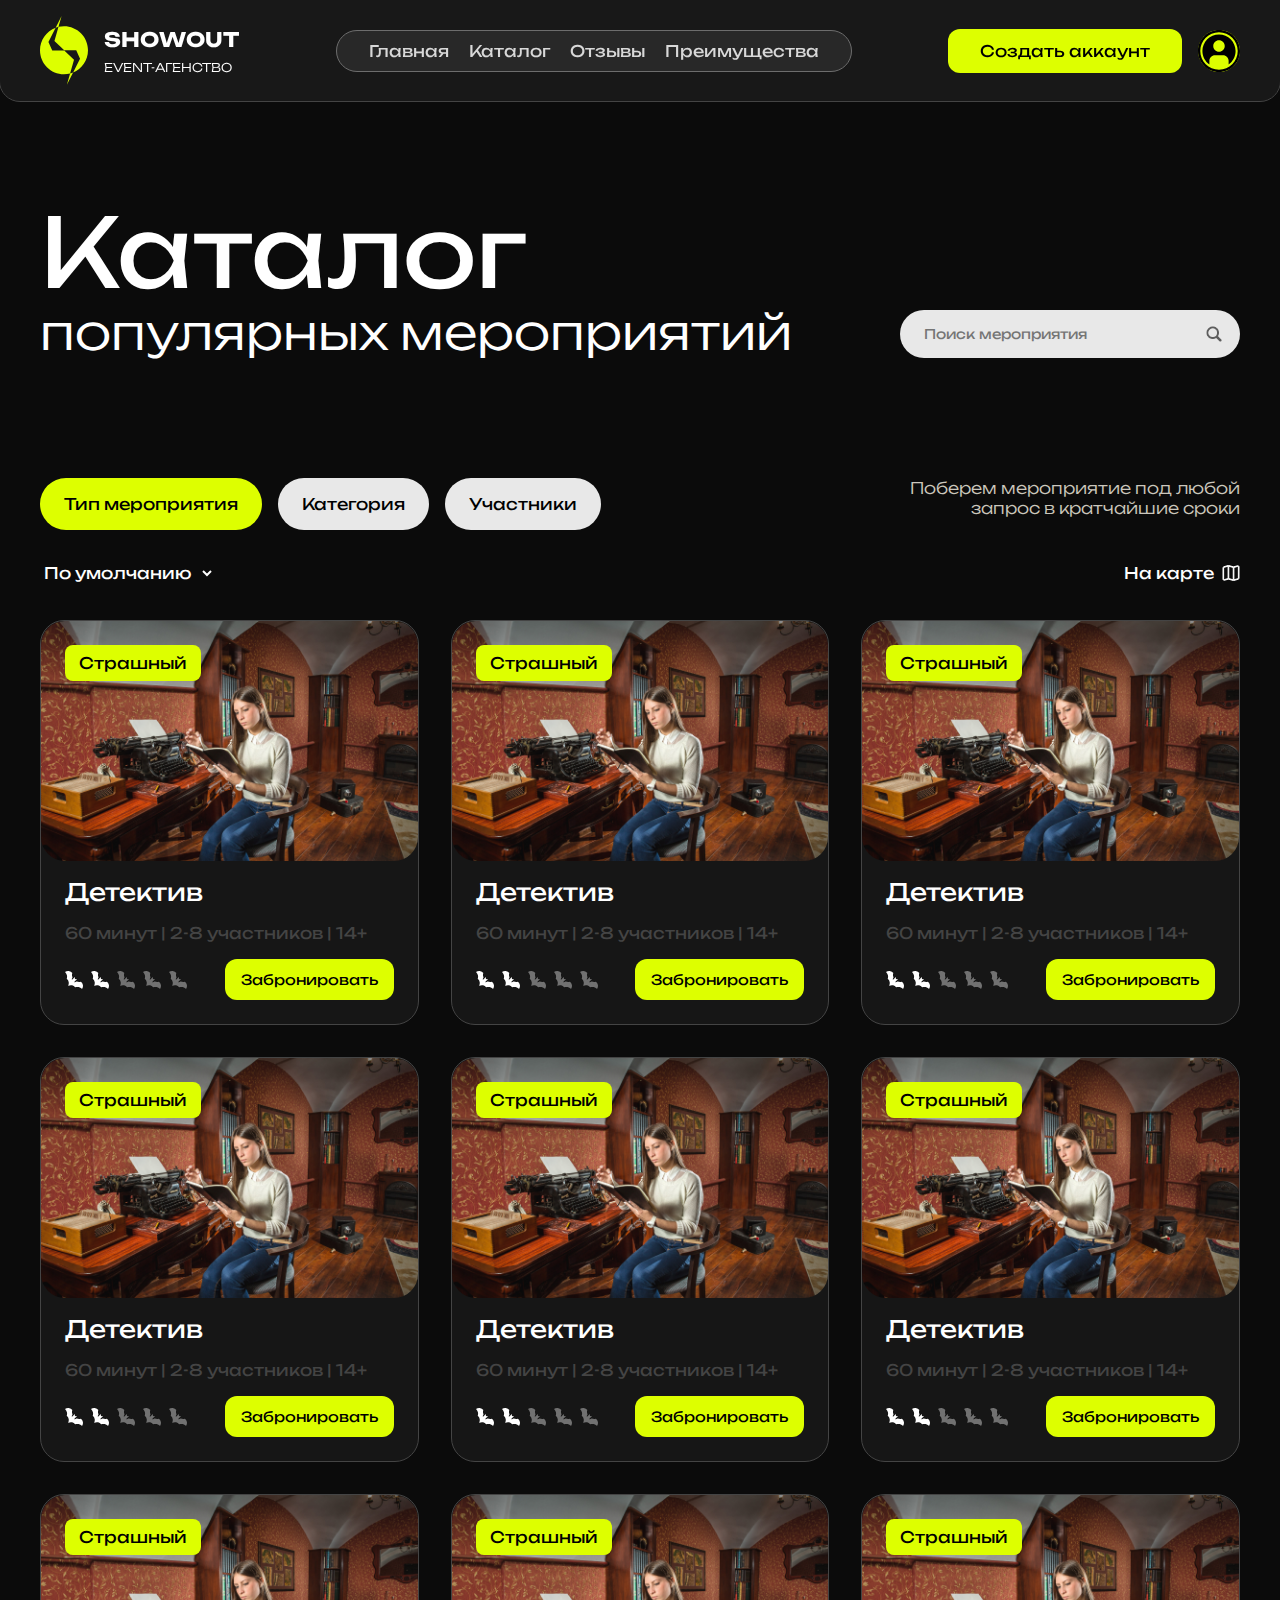
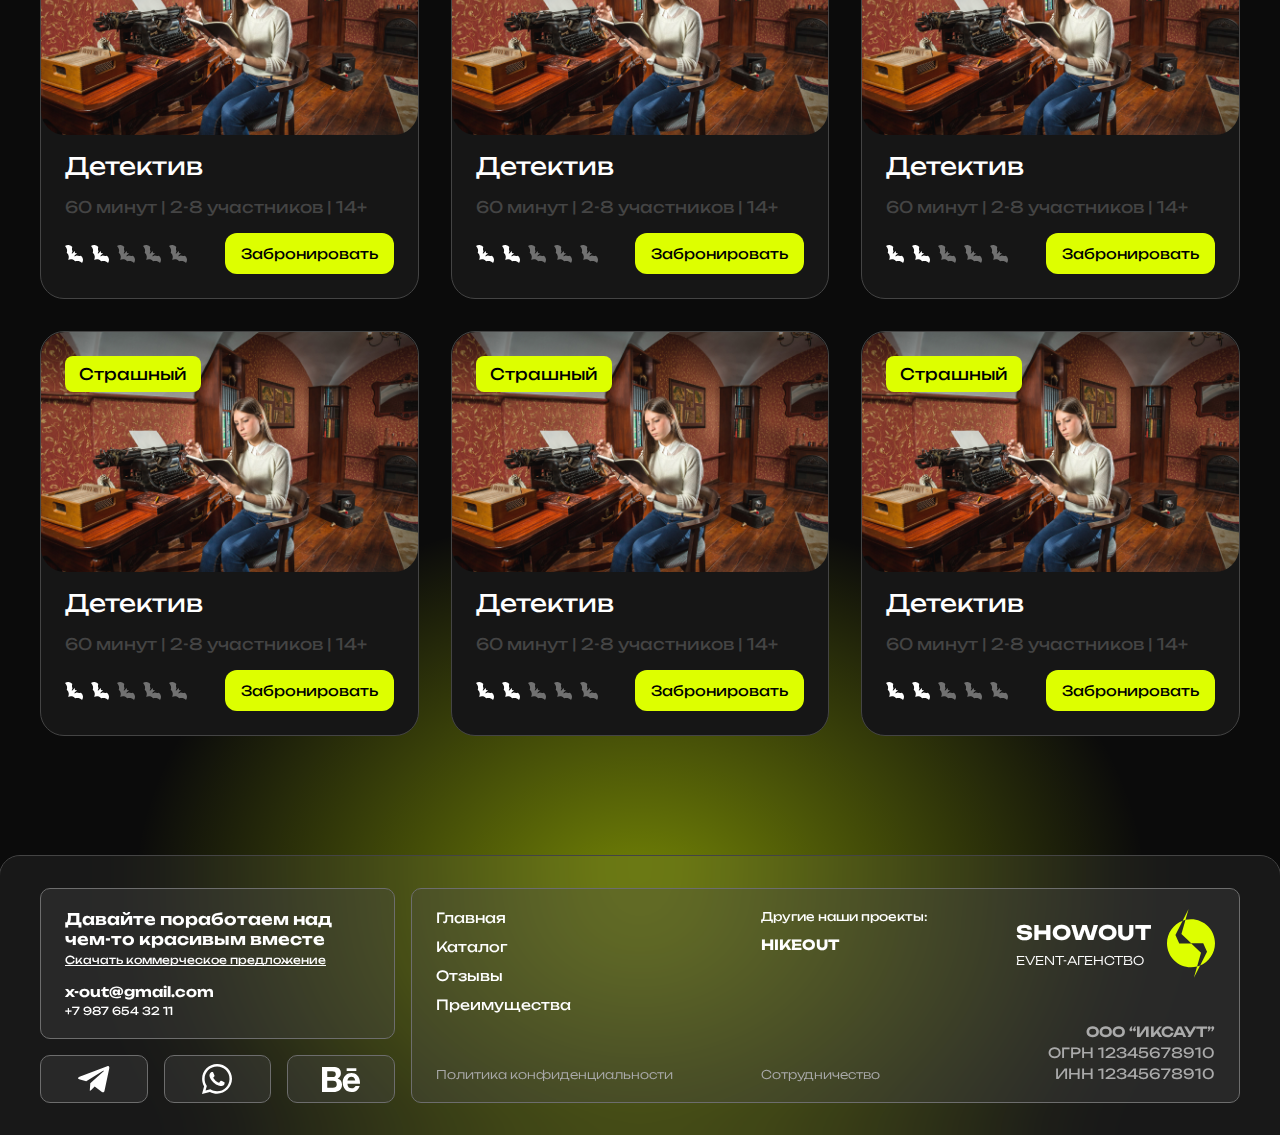
==== catalog.html @ cc3e47f7 "fwvev" ====
<!DOCTYPE html>
<html lang="ru">
    <head>
        <meta charset="UTF-8">
        <meta name="viewport" content="width=device-width, initial-scale=1.0">
        <title>ShowOut | Event-агенство полного цикла </title>
        <link rel="stylesheet" href="assets/css/style.css">
        <link rel="shortcut icon" href="assets/logo/favico.svg"
            type="image/x-icon">
    </head>
    <body>

        <!-- Header -->
        <header>
            <div class="header container">
                <a href="./index.html" class="logo">
                    <img src="assets/logo/Frame_5.svg" alt="Лого">
                    <div class="logo-txt">
                        <p class="logo-zag">SHOWOUT</p>
                        <p class="logo-opic">EVENT-АГЕНСТВО</p>
                    </div>
                </a>
                <nav class="menu">
                    <ul>
                        <li><a href="./index.html">Главная</a></li>
                        <li><a href="./catalog.html">Каталог</a></li>
                        <li><a
                                href="./index.html#reviews-anchor">Отзывы</a></li>
                        <li><a
                                href="./index.html#advantages">Преимущества</a></li>
                    </ul>
                </nav>
                <div class="buttons_header">
                    <button class="header_btn" onclick="showRegisterPopup()">
                        Создать аккаунт
                    </button>
                    <button class="header_circle_btn"
                        onclick="showLoginPopup()">
                        <svg width="42" height="42" viewBox="0 0 512 512"
                            fill="none" xmlns="http://www.w3.org/2000/svg">
                            <g clip-path="url(#clip0_84_388)">
                                <path
                                    d="M256 53.761C144.484 53.761 53.761 144.485 53.761 256C53.761 323.81 87.309 383.928 138.677 420.638V375.956C138.677 338.271 169.227 307.722 206.912 307.722H305.089C342.774 307.722 373.324 338.272 373.324 375.956V420.638C424.693 383.927 458.24 323.81 458.24 256C458.239 144.485 367.516 53.761 256 53.761ZM256 265.75C217.393 265.75 185.981 234.34 185.981 195.731C185.981 157.124 217.391 125.714 256 125.714C294.609 125.714 326.019 157.124 326.019 195.731C326.019 234.34 294.607 265.75 256 265.75Z"
                                    fill="black" />
                                <path
                                    d="M256 0C114.614 0 0 114.614 0 256C0 397.386 114.614 512 256 512C397.386 512 512 397.386 512 256C512 114.614 397.384 0 256 0ZM256 484.243C130.147 484.243 27.757 381.853 27.757 256C27.757 130.147 130.147 27.757 256 27.757C381.853 27.757 484.243 130.147 484.243 256C484.243 381.853 381.853 484.243 256 484.243Z"
                                    fill="black" />
                            </g>
                        </svg>

                    </button>
                </div>

            </div>
        </header>
        <!-- Main -->
        <main>
            <!-- Background -->
            <div class="main container">
                <!-- Banner -->
                <div class="banner catalog">
                    <div class="banner-content">
                        <h1><span class="h1-main">Каталог</span><br>
                            популярных мероприятий</h1>
                    </div>
                    <div class="search_block">
                        <input type="search" class="search"
                            placeholder="Поиск мероприятия">
                    </div>
                </div>
                <!-- Мероприятия -->
                <div class="services block">

                    <div class="services_content">
                        <div class="services_filter">
                            <div class="main_filter">
                                <select class="filter_select active">
                                    <option value="Тип мероприятия"
                                        disable>Тип
                                        мероприятия</option>
                                    <option value="Квест">Квест</option>
                                    <option value="Квест">Квест</option>
                                    <option value="Квест">Квест</option>
                                </select>
                                <select class="filter_select">
                                    <option value="Категория"
                                        disable>Категория</option>
                                    <option value="Квест">Квест</option>
                                    <option value="Квест">Квест</option>
                                    <option value="Квест">Квест</option>
                                </select>
                                <select class="filter_select">
                                    <option value="Участники"
                                        disable>Участники</option>
                                    <option value="Квест">Квест</option>
                                    <option value="Квест">Квест</option>
                                    <option value="Квест">Квест</option>
                                </select>
                            </div>
                            <p class="info_ctg">Поберем мероприятие под любой
                                запрос в кратчайшие сроки</p>
                            <div class="sort">
                                <select class="asc_filter">
                                    <option value="По умолчанию">По
                                        умолчанию</option>
                                    <option value="Сначала новые">Сначала
                                        новые</option>
                                    <option value="Сначала дешевле">Сначала
                                        дешевле</option>
                                </select>
                            </div>
                            <a href="#" class="card_ya">
                                На карте
                                <svg width="18" height="16"
                                    viewBox="0 0 18 16"
                                    fill="none"
                                    xmlns="http://www.w3.org/2000/svg">
                                    <path
                                        d="M16.5482 0.961841C16.2618 0.74374 15.8978 0.673424 15.5521 0.768474L11.8366 1.78084C11.6556 1.82967 11.4642 1.83032 11.2832 1.78084L6.88472 0.580973C6.75126 0.544515 6.61454 0.526937 6.47782 0.523682C6.46545 0.52238 6.45243 0.519775 6.43941 0.519775C6.42639 0.519775 6.41402 0.52238 6.40165 0.523682C6.26428 0.526937 6.12756 0.544515 5.9941 0.580973L1.84375 1.71314C1.347 1.84791 1 2.30299 1 2.81991V14.1259C1 14.4866 1.16406 14.8193 1.45117 15.0374C1.73764 15.2555 2.10155 15.3258 2.44792 15.2308L6.1621 14.2191C6.34308 14.1696 6.5345 14.1696 6.71548 14.2191L11.114 15.4189C11.2468 15.4554 11.3835 15.473 11.5209 15.4762C11.5339 15.4775 11.5463 15.4801 11.56 15.4801C11.573 15.4801 11.586 15.4775 11.5984 15.4762C11.7351 15.473 11.8718 15.4554 12.0053 15.4189L16.1549 14.2868C16.653 14.1513 17 13.6963 17 13.18V1.87329C17 1.51261 16.8353 1.17994 16.5482 0.961841ZM2.27936 14.6135C2.12636 14.6552 1.96491 14.6246 1.83926 14.5289C1.71296 14.4326 1.64004 14.2854 1.64004 14.1259V2.81988C1.64004 2.59136 1.79304 2.39019 2.01179 2.33094L6.11864 1.21049V13.5764C6.07697 13.5842 6.03465 13.5907 5.99363 13.6017L2.27879 14.6141L2.27936 14.6135ZM6.8842 13.6012C6.84319 13.5901 6.80087 13.5842 6.7592 13.5758V1.20992L11.1147 2.39807C11.1557 2.40914 11.198 2.415 11.2397 2.42346V14.7893L6.8842 13.6012ZM16.3601 13.1793C16.3601 13.4078 16.2064 13.6083 15.9864 13.6682L11.8788 14.7887L11.8795 2.42349C11.9212 2.41568 11.9635 2.40982 12.0045 2.3981L15.7213 1.38574C15.8743 1.34342 16.0345 1.37467 16.1608 1.47102C16.2877 1.56738 16.36 1.71451 16.36 1.87337L16.3601 13.1793Z"
                                        fill="white" stroke="white" />
                                </svg>
                            </a>
                        </div>
                        <div class="services_list">
                            <a href="./services.html" class="services_card">
                                <img
                                    src="assets/image/services/Sherlock_02-2000.jpg"
                                    alt="Услуга 1">
                                <div class="serv_card_content">
                                    <h3>Детектив</h2>
                                    <p class="parametr">60 минут | 2-8
                                        участников | 14+</p>
                                    <div class="serv_btn">
                                        <div class="types_range">
                                            <svg width="18" height="18"
                                                viewBox="0 0 18 18"
                                                fill="none"
                                                xmlns="http://www.w3.org/2000/svg">
                                                <path
                                                    d="M16.4416 11.187C16.2658 11.0125 16.0781 10.8505 15.8798 10.702C14.6149 11.1623 13.2226 11.1264 11.983 10.6015C11.8529 10.5412 11.7093 10.5157 11.5663 10.5273C11.4234 10.5389 11.2858 10.5873 11.1671 10.6677C10.6634 11.0288 9.74684 11.5408 9.1886 10.9826L11.8084 8.36271C11.8439 8.32482 11.8665 8.27668 11.873 8.22517C11.8795 8.17367 11.8695 8.12144 11.8445 8.07594C11.8195 8.03044 11.7808 7.994 11.7339 7.97182C11.6869 7.94965 11.6342 7.94288 11.5832 7.95247C11.3853 7.98724 11.1036 8.07502 10.8156 8.13949C10.6844 8.16694 10.5484 8.16128 10.4199 8.123C10.2914 8.08473 10.1745 8.01505 10.0797 7.92026C9.98495 7.82547 9.91527 7.70855 9.87699 7.58008C9.83872 7.4516 9.83305 7.31562 9.86051 7.18441C9.92498 6.89635 10.0128 6.61469 10.0475 6.41683C10.0571 6.36582 10.0503 6.31308 10.0282 6.26614C10.006 6.2192 9.96956 6.18048 9.92406 6.15549C9.87856 6.13051 9.82633 6.12054 9.77482 6.12702C9.72332 6.13349 9.67518 6.15608 9.63728 6.19156L7.01744 8.8114C6.4592 8.25316 6.97122 7.33655 7.33226 6.83291C7.4127 6.71415 7.46107 6.57661 7.47268 6.43365C7.48429 6.29068 7.45875 6.14714 7.39854 6.01696C6.87364 4.77744 6.83773 3.3851 7.29803 2.12017C7.14954 1.92194 6.98748 1.73424 6.81303 1.55842C5.92995 0.670693 4.76047 0.125187 3.51282 0.0190398C2.26518 -0.0871077 1.02035 0.252993 0 0.978783C0.0686093 1.04195 0.136688 1.10585 0.20314 1.17251C1.05953 2.03175 1.65537 3.11573 1.92185 4.29923C2.18833 5.48274 2.11456 6.71748 1.70907 7.86084C1.88886 7.99967 2.05962 8.14981 2.22032 8.31034C3.00635 9.0992 3.52553 10.1145 3.70492 11.2136C3.88431 12.3126 3.7149 13.4403 3.22049 14.4382C3.19552 14.4859 3.18644 14.5404 3.19458 14.5936C3.20272 14.6469 3.22766 14.6961 3.26576 14.7342C3.30385 14.7723 3.35312 14.7973 3.40638 14.8054C3.45963 14.8136 3.5141 14.8045 3.56184 14.7795C4.66363 14.231 5.92162 14.0818 7.12113 14.3575C8.32065 14.6331 9.38733 15.3165 10.1392 16.2909C11.2825 15.8854 12.5173 15.8117 13.7008 16.0781C14.8843 16.3446 15.9682 16.9405 16.8275 17.7969C16.8941 17.8633 16.958 17.9314 17.0212 18C17.747 16.9796 18.0871 15.7348 17.981 14.4872C17.8748 13.2395 17.3293 12.07 16.4416 11.187Z"
                                                    fill="#fff" />
                                            </svg>
                                            <svg width="18" height="18"
                                                viewBox="0 0 18 18"
                                                fill="none"
                                                xmlns="http://www.w3.org/2000/svg">
                                                <path
                                                    d="M16.4416 11.187C16.2658 11.0125 16.0781 10.8505 15.8798 10.702C14.6149 11.1623 13.2226 11.1264 11.983 10.6015C11.8529 10.5412 11.7093 10.5157 11.5663 10.5273C11.4234 10.5389 11.2858 10.5873 11.1671 10.6677C10.6634 11.0288 9.74684 11.5408 9.1886 10.9826L11.8084 8.36271C11.8439 8.32482 11.8665 8.27668 11.873 8.22517C11.8795 8.17367 11.8695 8.12144 11.8445 8.07594C11.8195 8.03044 11.7808 7.994 11.7339 7.97182C11.6869 7.94965 11.6342 7.94288 11.5832 7.95247C11.3853 7.98724 11.1036 8.07502 10.8156 8.13949C10.6844 8.16694 10.5484 8.16128 10.4199 8.123C10.2914 8.08473 10.1745 8.01505 10.0797 7.92026C9.98495 7.82547 9.91527 7.70855 9.87699 7.58008C9.83872 7.4516 9.83305 7.31562 9.86051 7.18441C9.92498 6.89635 10.0128 6.61469 10.0475 6.41683C10.0571 6.36582 10.0503 6.31308 10.0282 6.26614C10.006 6.2192 9.96956 6.18048 9.92406 6.15549C9.87856 6.13051 9.82633 6.12054 9.77482 6.12702C9.72332 6.13349 9.67518 6.15608 9.63728 6.19156L7.01744 8.8114C6.4592 8.25316 6.97122 7.33655 7.33226 6.83291C7.4127 6.71415 7.46107 6.57661 7.47268 6.43365C7.48429 6.29068 7.45875 6.14714 7.39854 6.01696C6.87364 4.77744 6.83773 3.3851 7.29803 2.12017C7.14954 1.92194 6.98748 1.73424 6.81303 1.55842C5.92995 0.670693 4.76047 0.125187 3.51282 0.0190398C2.26518 -0.0871077 1.02035 0.252993 0 0.978783C0.0686093 1.04195 0.136688 1.10585 0.20314 1.17251C1.05953 2.03175 1.65537 3.11573 1.92185 4.29923C2.18833 5.48274 2.11456 6.71748 1.70907 7.86084C1.88886 7.99967 2.05962 8.14981 2.22032 8.31034C3.00635 9.0992 3.52553 10.1145 3.70492 11.2136C3.88431 12.3126 3.7149 13.4403 3.22049 14.4382C3.19552 14.4859 3.18644 14.5404 3.19458 14.5936C3.20272 14.6469 3.22766 14.6961 3.26576 14.7342C3.30385 14.7723 3.35312 14.7973 3.40638 14.8054C3.45963 14.8136 3.5141 14.8045 3.56184 14.7795C4.66363 14.231 5.92162 14.0818 7.12113 14.3575C8.32065 14.6331 9.38733 15.3165 10.1392 16.2909C11.2825 15.8854 12.5173 15.8117 13.7008 16.0781C14.8843 16.3446 15.9682 16.9405 16.8275 17.7969C16.8941 17.8633 16.958 17.9314 17.0212 18C17.747 16.9796 18.0871 15.7348 17.981 14.4872C17.8748 13.2395 17.3293 12.07 16.4416 11.187Z"
                                                    fill="#fff" />
                                            </svg>
                                            <svg width="18" height="18"
                                                viewBox="0 0 18 18"
                                                fill="none"
                                                xmlns="http://www.w3.org/2000/svg">
                                                <path
                                                    d="M16.4416 11.187C16.2658 11.0125 16.0781 10.8505 15.8798 10.702C14.6149 11.1623 13.2226 11.1264 11.983 10.6015C11.8529 10.5412 11.7093 10.5157 11.5663 10.5273C11.4234 10.5389 11.2858 10.5873 11.1671 10.6677C10.6634 11.0288 9.74684 11.5408 9.1886 10.9826L11.8084 8.36271C11.8439 8.32482 11.8665 8.27668 11.873 8.22517C11.8795 8.17367 11.8695 8.12144 11.8445 8.07594C11.8195 8.03044 11.7808 7.994 11.7339 7.97182C11.6869 7.94965 11.6342 7.94288 11.5832 7.95247C11.3853 7.98724 11.1036 8.07502 10.8156 8.13949C10.6844 8.16694 10.5484 8.16128 10.4199 8.123C10.2914 8.08473 10.1745 8.01505 10.0797 7.92026C9.98495 7.82547 9.91527 7.70855 9.87699 7.58008C9.83872 7.4516 9.83305 7.31562 9.86051 7.18441C9.92498 6.89635 10.0128 6.61469 10.0475 6.41683C10.0571 6.36582 10.0503 6.31308 10.0282 6.26614C10.006 6.2192 9.96956 6.18048 9.92406 6.15549C9.87856 6.13051 9.82633 6.12054 9.77482 6.12702C9.72332 6.13349 9.67518 6.15608 9.63728 6.19156L7.01744 8.8114C6.4592 8.25316 6.97122 7.33655 7.33226 6.83291C7.4127 6.71415 7.46107 6.57661 7.47268 6.43365C7.48429 6.29068 7.45875 6.14714 7.39854 6.01696C6.87364 4.77744 6.83773 3.3851 7.29803 2.12017C7.14954 1.92194 6.98748 1.73424 6.81303 1.55842C5.92995 0.670693 4.76047 0.125187 3.51282 0.0190398C2.26518 -0.0871077 1.02035 0.252993 0 0.978783C0.0686093 1.04195 0.136688 1.10585 0.20314 1.17251C1.05953 2.03175 1.65537 3.11573 1.92185 4.29923C2.18833 5.48274 2.11456 6.71748 1.70907 7.86084C1.88886 7.99967 2.05962 8.14981 2.22032 8.31034C3.00635 9.0992 3.52553 10.1145 3.70492 11.2136C3.88431 12.3126 3.7149 13.4403 3.22049 14.4382C3.19552 14.4859 3.18644 14.5404 3.19458 14.5936C3.20272 14.6469 3.22766 14.6961 3.26576 14.7342C3.30385 14.7723 3.35312 14.7973 3.40638 14.8054C3.45963 14.8136 3.5141 14.8045 3.56184 14.7795C4.66363 14.231 5.92162 14.0818 7.12113 14.3575C8.32065 14.6331 9.38733 15.3165 10.1392 16.2909C11.2825 15.8854 12.5173 15.8117 13.7008 16.0781C14.8843 16.3446 15.9682 16.9405 16.8275 17.7969C16.8941 17.8633 16.958 17.9314 17.0212 18C17.747 16.9796 18.0871 15.7348 17.981 14.4872C17.8748 13.2395 17.3293 12.07 16.4416 11.187Z"
                                                    fill="#717171" />
                                            </svg>
                                            <svg width="18" height="18"
                                                viewBox="0 0 18 18"
                                                fill="none"
                                                xmlns="http://www.w3.org/2000/svg">
                                                <path
                                                    d="M16.4416 11.187C16.2658 11.0125 16.0781 10.8505 15.8798 10.702C14.6149 11.1623 13.2226 11.1264 11.983 10.6015C11.8529 10.5412 11.7093 10.5157 11.5663 10.5273C11.4234 10.5389 11.2858 10.5873 11.1671 10.6677C10.6634 11.0288 9.74684 11.5408 9.1886 10.9826L11.8084 8.36271C11.8439 8.32482 11.8665 8.27668 11.873 8.22517C11.8795 8.17367 11.8695 8.12144 11.8445 8.07594C11.8195 8.03044 11.7808 7.994 11.7339 7.97182C11.6869 7.94965 11.6342 7.94288 11.5832 7.95247C11.3853 7.98724 11.1036 8.07502 10.8156 8.13949C10.6844 8.16694 10.5484 8.16128 10.4199 8.123C10.2914 8.08473 10.1745 8.01505 10.0797 7.92026C9.98495 7.82547 9.91527 7.70855 9.87699 7.58008C9.83872 7.4516 9.83305 7.31562 9.86051 7.18441C9.92498 6.89635 10.0128 6.61469 10.0475 6.41683C10.0571 6.36582 10.0503 6.31308 10.0282 6.26614C10.006 6.2192 9.96956 6.18048 9.92406 6.15549C9.87856 6.13051 9.82633 6.12054 9.77482 6.12702C9.72332 6.13349 9.67518 6.15608 9.63728 6.19156L7.01744 8.8114C6.4592 8.25316 6.97122 7.33655 7.33226 6.83291C7.4127 6.71415 7.46107 6.57661 7.47268 6.43365C7.48429 6.29068 7.45875 6.14714 7.39854 6.01696C6.87364 4.77744 6.83773 3.3851 7.29803 2.12017C7.14954 1.92194 6.98748 1.73424 6.81303 1.55842C5.92995 0.670693 4.76047 0.125187 3.51282 0.0190398C2.26518 -0.0871077 1.02035 0.252993 0 0.978783C0.0686093 1.04195 0.136688 1.10585 0.20314 1.17251C1.05953 2.03175 1.65537 3.11573 1.92185 4.29923C2.18833 5.48274 2.11456 6.71748 1.70907 7.86084C1.88886 7.99967 2.05962 8.14981 2.22032 8.31034C3.00635 9.0992 3.52553 10.1145 3.70492 11.2136C3.88431 12.3126 3.7149 13.4403 3.22049 14.4382C3.19552 14.4859 3.18644 14.5404 3.19458 14.5936C3.20272 14.6469 3.22766 14.6961 3.26576 14.7342C3.30385 14.7723 3.35312 14.7973 3.40638 14.8054C3.45963 14.8136 3.5141 14.8045 3.56184 14.7795C4.66363 14.231 5.92162 14.0818 7.12113 14.3575C8.32065 14.6331 9.38733 15.3165 10.1392 16.2909C11.2825 15.8854 12.5173 15.8117 13.7008 16.0781C14.8843 16.3446 15.9682 16.9405 16.8275 17.7969C16.8941 17.8633 16.958 17.9314 17.0212 18C17.747 16.9796 18.0871 15.7348 17.981 14.4872C17.8748 13.2395 17.3293 12.07 16.4416 11.187Z"
                                                    fill="#717171" />
                                            </svg>
                                            <svg width="18" height="18"
                                                viewBox="0 0 18 18"
                                                fill="none"
                                                xmlns="http://www.w3.org/2000/svg">
                                                <path
                                                    d="M16.4416 11.187C16.2658 11.0125 16.0781 10.8505 15.8798 10.702C14.6149 11.1623 13.2226 11.1264 11.983 10.6015C11.8529 10.5412 11.7093 10.5157 11.5663 10.5273C11.4234 10.5389 11.2858 10.5873 11.1671 10.6677C10.6634 11.0288 9.74684 11.5408 9.1886 10.9826L11.8084 8.36271C11.8439 8.32482 11.8665 8.27668 11.873 8.22517C11.8795 8.17367 11.8695 8.12144 11.8445 8.07594C11.8195 8.03044 11.7808 7.994 11.7339 7.97182C11.6869 7.94965 11.6342 7.94288 11.5832 7.95247C11.3853 7.98724 11.1036 8.07502 10.8156 8.13949C10.6844 8.16694 10.5484 8.16128 10.4199 8.123C10.2914 8.08473 10.1745 8.01505 10.0797 7.92026C9.98495 7.82547 9.91527 7.70855 9.87699 7.58008C9.83872 7.4516 9.83305 7.31562 9.86051 7.18441C9.92498 6.89635 10.0128 6.61469 10.0475 6.41683C10.0571 6.36582 10.0503 6.31308 10.0282 6.26614C10.006 6.2192 9.96956 6.18048 9.92406 6.15549C9.87856 6.13051 9.82633 6.12054 9.77482 6.12702C9.72332 6.13349 9.67518 6.15608 9.63728 6.19156L7.01744 8.8114C6.4592 8.25316 6.97122 7.33655 7.33226 6.83291C7.4127 6.71415 7.46107 6.57661 7.47268 6.43365C7.48429 6.29068 7.45875 6.14714 7.39854 6.01696C6.87364 4.77744 6.83773 3.3851 7.29803 2.12017C7.14954 1.92194 6.98748 1.73424 6.81303 1.55842C5.92995 0.670693 4.76047 0.125187 3.51282 0.0190398C2.26518 -0.0871077 1.02035 0.252993 0 0.978783C0.0686093 1.04195 0.136688 1.10585 0.20314 1.17251C1.05953 2.03175 1.65537 3.11573 1.92185 4.29923C2.18833 5.48274 2.11456 6.71748 1.70907 7.86084C1.88886 7.99967 2.05962 8.14981 2.22032 8.31034C3.00635 9.0992 3.52553 10.1145 3.70492 11.2136C3.88431 12.3126 3.7149 13.4403 3.22049 14.4382C3.19552 14.4859 3.18644 14.5404 3.19458 14.5936C3.20272 14.6469 3.22766 14.6961 3.26576 14.7342C3.30385 14.7723 3.35312 14.7973 3.40638 14.8054C3.45963 14.8136 3.5141 14.8045 3.56184 14.7795C4.66363 14.231 5.92162 14.0818 7.12113 14.3575C8.32065 14.6331 9.38733 15.3165 10.1392 16.2909C11.2825 15.8854 12.5173 15.8117 13.7008 16.0781C14.8843 16.3446 15.9682 16.9405 16.8275 17.7969C16.8941 17.8633 16.958 17.9314 17.0212 18C17.747 16.9796 18.0871 15.7348 17.981 14.4872C17.8748 13.2395 17.3293 12.07 16.4416 11.187Z"
                                                    fill="#717171" />
                                            </svg>
                                        </div>
                                        <buuton
                                            class="btn hover-btn">Забронировать</button>
                                    </div>
                                </div>
                                <div class="serv_type">
                                    <p>Страшный</p>
                                </div>
                            </a>
                            <a href="./services.html" class="services_card">
                                <img
                                    src="assets/image/services/Sherlock_02-2000.jpg"
                                    alt="Услуга 1">
                                <div class="serv_card_content">
                                    <h3>Детектив</h2>
                                    <p class="parametr">60 минут | 2-8
                                        участников | 14+</p>
                                    <div class="serv_btn">
                                        <div class="types_range">
                                            <svg width="18" height="18"
                                                viewBox="0 0 18 18"
                                                fill="none"
                                                xmlns="http://www.w3.org/2000/svg">
                                                <path
                                                    d="M16.4416 11.187C16.2658 11.0125 16.0781 10.8505 15.8798 10.702C14.6149 11.1623 13.2226 11.1264 11.983 10.6015C11.8529 10.5412 11.7093 10.5157 11.5663 10.5273C11.4234 10.5389 11.2858 10.5873 11.1671 10.6677C10.6634 11.0288 9.74684 11.5408 9.1886 10.9826L11.8084 8.36271C11.8439 8.32482 11.8665 8.27668 11.873 8.22517C11.8795 8.17367 11.8695 8.12144 11.8445 8.07594C11.8195 8.03044 11.7808 7.994 11.7339 7.97182C11.6869 7.94965 11.6342 7.94288 11.5832 7.95247C11.3853 7.98724 11.1036 8.07502 10.8156 8.13949C10.6844 8.16694 10.5484 8.16128 10.4199 8.123C10.2914 8.08473 10.1745 8.01505 10.0797 7.92026C9.98495 7.82547 9.91527 7.70855 9.87699 7.58008C9.83872 7.4516 9.83305 7.31562 9.86051 7.18441C9.92498 6.89635 10.0128 6.61469 10.0475 6.41683C10.0571 6.36582 10.0503 6.31308 10.0282 6.26614C10.006 6.2192 9.96956 6.18048 9.92406 6.15549C9.87856 6.13051 9.82633 6.12054 9.77482 6.12702C9.72332 6.13349 9.67518 6.15608 9.63728 6.19156L7.01744 8.8114C6.4592 8.25316 6.97122 7.33655 7.33226 6.83291C7.4127 6.71415 7.46107 6.57661 7.47268 6.43365C7.48429 6.29068 7.45875 6.14714 7.39854 6.01696C6.87364 4.77744 6.83773 3.3851 7.29803 2.12017C7.14954 1.92194 6.98748 1.73424 6.81303 1.55842C5.92995 0.670693 4.76047 0.125187 3.51282 0.0190398C2.26518 -0.0871077 1.02035 0.252993 0 0.978783C0.0686093 1.04195 0.136688 1.10585 0.20314 1.17251C1.05953 2.03175 1.65537 3.11573 1.92185 4.29923C2.18833 5.48274 2.11456 6.71748 1.70907 7.86084C1.88886 7.99967 2.05962 8.14981 2.22032 8.31034C3.00635 9.0992 3.52553 10.1145 3.70492 11.2136C3.88431 12.3126 3.7149 13.4403 3.22049 14.4382C3.19552 14.4859 3.18644 14.5404 3.19458 14.5936C3.20272 14.6469 3.22766 14.6961 3.26576 14.7342C3.30385 14.7723 3.35312 14.7973 3.40638 14.8054C3.45963 14.8136 3.5141 14.8045 3.56184 14.7795C4.66363 14.231 5.92162 14.0818 7.12113 14.3575C8.32065 14.6331 9.38733 15.3165 10.1392 16.2909C11.2825 15.8854 12.5173 15.8117 13.7008 16.0781C14.8843 16.3446 15.9682 16.9405 16.8275 17.7969C16.8941 17.8633 16.958 17.9314 17.0212 18C17.747 16.9796 18.0871 15.7348 17.981 14.4872C17.8748 13.2395 17.3293 12.07 16.4416 11.187Z"
                                                    fill="#fff" />
                                            </svg>
                                            <svg width="18" height="18"
                                                viewBox="0 0 18 18"
                                                fill="none"
                                                xmlns="http://www.w3.org/2000/svg">
                                                <path
                                                    d="M16.4416 11.187C16.2658 11.0125 16.0781 10.8505 15.8798 10.702C14.6149 11.1623 13.2226 11.1264 11.983 10.6015C11.8529 10.5412 11.7093 10.5157 11.5663 10.5273C11.4234 10.5389 11.2858 10.5873 11.1671 10.6677C10.6634 11.0288 9.74684 11.5408 9.1886 10.9826L11.8084 8.36271C11.8439 8.32482 11.8665 8.27668 11.873 8.22517C11.8795 8.17367 11.8695 8.12144 11.8445 8.07594C11.8195 8.03044 11.7808 7.994 11.7339 7.97182C11.6869 7.94965 11.6342 7.94288 11.5832 7.95247C11.3853 7.98724 11.1036 8.07502 10.8156 8.13949C10.6844 8.16694 10.5484 8.16128 10.4199 8.123C10.2914 8.08473 10.1745 8.01505 10.0797 7.92026C9.98495 7.82547 9.91527 7.70855 9.87699 7.58008C9.83872 7.4516 9.83305 7.31562 9.86051 7.18441C9.92498 6.89635 10.0128 6.61469 10.0475 6.41683C10.0571 6.36582 10.0503 6.31308 10.0282 6.26614C10.006 6.2192 9.96956 6.18048 9.92406 6.15549C9.87856 6.13051 9.82633 6.12054 9.77482 6.12702C9.72332 6.13349 9.67518 6.15608 9.63728 6.19156L7.01744 8.8114C6.4592 8.25316 6.97122 7.33655 7.33226 6.83291C7.4127 6.71415 7.46107 6.57661 7.47268 6.43365C7.48429 6.29068 7.45875 6.14714 7.39854 6.01696C6.87364 4.77744 6.83773 3.3851 7.29803 2.12017C7.14954 1.92194 6.98748 1.73424 6.81303 1.55842C5.92995 0.670693 4.76047 0.125187 3.51282 0.0190398C2.26518 -0.0871077 1.02035 0.252993 0 0.978783C0.0686093 1.04195 0.136688 1.10585 0.20314 1.17251C1.05953 2.03175 1.65537 3.11573 1.92185 4.29923C2.18833 5.48274 2.11456 6.71748 1.70907 7.86084C1.88886 7.99967 2.05962 8.14981 2.22032 8.31034C3.00635 9.0992 3.52553 10.1145 3.70492 11.2136C3.88431 12.3126 3.7149 13.4403 3.22049 14.4382C3.19552 14.4859 3.18644 14.5404 3.19458 14.5936C3.20272 14.6469 3.22766 14.6961 3.26576 14.7342C3.30385 14.7723 3.35312 14.7973 3.40638 14.8054C3.45963 14.8136 3.5141 14.8045 3.56184 14.7795C4.66363 14.231 5.92162 14.0818 7.12113 14.3575C8.32065 14.6331 9.38733 15.3165 10.1392 16.2909C11.2825 15.8854 12.5173 15.8117 13.7008 16.0781C14.8843 16.3446 15.9682 16.9405 16.8275 17.7969C16.8941 17.8633 16.958 17.9314 17.0212 18C17.747 16.9796 18.0871 15.7348 17.981 14.4872C17.8748 13.2395 17.3293 12.07 16.4416 11.187Z"
                                                    fill="#fff" />
                                            </svg>
                                            <svg width="18" height="18"
                                                viewBox="0 0 18 18"
                                                fill="none"
                                                xmlns="http://www.w3.org/2000/svg">
                                                <path
                                                    d="M16.4416 11.187C16.2658 11.0125 16.0781 10.8505 15.8798 10.702C14.6149 11.1623 13.2226 11.1264 11.983 10.6015C11.8529 10.5412 11.7093 10.5157 11.5663 10.5273C11.4234 10.5389 11.2858 10.5873 11.1671 10.6677C10.6634 11.0288 9.74684 11.5408 9.1886 10.9826L11.8084 8.36271C11.8439 8.32482 11.8665 8.27668 11.873 8.22517C11.8795 8.17367 11.8695 8.12144 11.8445 8.07594C11.8195 8.03044 11.7808 7.994 11.7339 7.97182C11.6869 7.94965 11.6342 7.94288 11.5832 7.95247C11.3853 7.98724 11.1036 8.07502 10.8156 8.13949C10.6844 8.16694 10.5484 8.16128 10.4199 8.123C10.2914 8.08473 10.1745 8.01505 10.0797 7.92026C9.98495 7.82547 9.91527 7.70855 9.87699 7.58008C9.83872 7.4516 9.83305 7.31562 9.86051 7.18441C9.92498 6.89635 10.0128 6.61469 10.0475 6.41683C10.0571 6.36582 10.0503 6.31308 10.0282 6.26614C10.006 6.2192 9.96956 6.18048 9.92406 6.15549C9.87856 6.13051 9.82633 6.12054 9.77482 6.12702C9.72332 6.13349 9.67518 6.15608 9.63728 6.19156L7.01744 8.8114C6.4592 8.25316 6.97122 7.33655 7.33226 6.83291C7.4127 6.71415 7.46107 6.57661 7.47268 6.43365C7.48429 6.29068 7.45875 6.14714 7.39854 6.01696C6.87364 4.77744 6.83773 3.3851 7.29803 2.12017C7.14954 1.92194 6.98748 1.73424 6.81303 1.55842C5.92995 0.670693 4.76047 0.125187 3.51282 0.0190398C2.26518 -0.0871077 1.02035 0.252993 0 0.978783C0.0686093 1.04195 0.136688 1.10585 0.20314 1.17251C1.05953 2.03175 1.65537 3.11573 1.92185 4.29923C2.18833 5.48274 2.11456 6.71748 1.70907 7.86084C1.88886 7.99967 2.05962 8.14981 2.22032 8.31034C3.00635 9.0992 3.52553 10.1145 3.70492 11.2136C3.88431 12.3126 3.7149 13.4403 3.22049 14.4382C3.19552 14.4859 3.18644 14.5404 3.19458 14.5936C3.20272 14.6469 3.22766 14.6961 3.26576 14.7342C3.30385 14.7723 3.35312 14.7973 3.40638 14.8054C3.45963 14.8136 3.5141 14.8045 3.56184 14.7795C4.66363 14.231 5.92162 14.0818 7.12113 14.3575C8.32065 14.6331 9.38733 15.3165 10.1392 16.2909C11.2825 15.8854 12.5173 15.8117 13.7008 16.0781C14.8843 16.3446 15.9682 16.9405 16.8275 17.7969C16.8941 17.8633 16.958 17.9314 17.0212 18C17.747 16.9796 18.0871 15.7348 17.981 14.4872C17.8748 13.2395 17.3293 12.07 16.4416 11.187Z"
                                                    fill="#717171" />
                                            </svg>
                                            <svg width="18" height="18"
                                                viewBox="0 0 18 18"
                                                fill="none"
                                                xmlns="http://www.w3.org/2000/svg">
                                                <path
                                                    d="M16.4416 11.187C16.2658 11.0125 16.0781 10.8505 15.8798 10.702C14.6149 11.1623 13.2226 11.1264 11.983 10.6015C11.8529 10.5412 11.7093 10.5157 11.5663 10.5273C11.4234 10.5389 11.2858 10.5873 11.1671 10.6677C10.6634 11.0288 9.74684 11.5408 9.1886 10.9826L11.8084 8.36271C11.8439 8.32482 11.8665 8.27668 11.873 8.22517C11.8795 8.17367 11.8695 8.12144 11.8445 8.07594C11.8195 8.03044 11.7808 7.994 11.7339 7.97182C11.6869 7.94965 11.6342 7.94288 11.5832 7.95247C11.3853 7.98724 11.1036 8.07502 10.8156 8.13949C10.6844 8.16694 10.5484 8.16128 10.4199 8.123C10.2914 8.08473 10.1745 8.01505 10.0797 7.92026C9.98495 7.82547 9.91527 7.70855 9.87699 7.58008C9.83872 7.4516 9.83305 7.31562 9.86051 7.18441C9.92498 6.89635 10.0128 6.61469 10.0475 6.41683C10.0571 6.36582 10.0503 6.31308 10.0282 6.26614C10.006 6.2192 9.96956 6.18048 9.92406 6.15549C9.87856 6.13051 9.82633 6.12054 9.77482 6.12702C9.72332 6.13349 9.67518 6.15608 9.63728 6.19156L7.01744 8.8114C6.4592 8.25316 6.97122 7.33655 7.33226 6.83291C7.4127 6.71415 7.46107 6.57661 7.47268 6.43365C7.48429 6.29068 7.45875 6.14714 7.39854 6.01696C6.87364 4.77744 6.83773 3.3851 7.29803 2.12017C7.14954 1.92194 6.98748 1.73424 6.81303 1.55842C5.92995 0.670693 4.76047 0.125187 3.51282 0.0190398C2.26518 -0.0871077 1.02035 0.252993 0 0.978783C0.0686093 1.04195 0.136688 1.10585 0.20314 1.17251C1.05953 2.03175 1.65537 3.11573 1.92185 4.29923C2.18833 5.48274 2.11456 6.71748 1.70907 7.86084C1.88886 7.99967 2.05962 8.14981 2.22032 8.31034C3.00635 9.0992 3.52553 10.1145 3.70492 11.2136C3.88431 12.3126 3.7149 13.4403 3.22049 14.4382C3.19552 14.4859 3.18644 14.5404 3.19458 14.5936C3.20272 14.6469 3.22766 14.6961 3.26576 14.7342C3.30385 14.7723 3.35312 14.7973 3.40638 14.8054C3.45963 14.8136 3.5141 14.8045 3.56184 14.7795C4.66363 14.231 5.92162 14.0818 7.12113 14.3575C8.32065 14.6331 9.38733 15.3165 10.1392 16.2909C11.2825 15.8854 12.5173 15.8117 13.7008 16.0781C14.8843 16.3446 15.9682 16.9405 16.8275 17.7969C16.8941 17.8633 16.958 17.9314 17.0212 18C17.747 16.9796 18.0871 15.7348 17.981 14.4872C17.8748 13.2395 17.3293 12.07 16.4416 11.187Z"
                                                    fill="#717171" />
                                            </svg>
                                            <svg width="18" height="18"
                                                viewBox="0 0 18 18"
                                                fill="none"
                                                xmlns="http://www.w3.org/2000/svg">
                                                <path
                                                    d="M16.4416 11.187C16.2658 11.0125 16.0781 10.8505 15.8798 10.702C14.6149 11.1623 13.2226 11.1264 11.983 10.6015C11.8529 10.5412 11.7093 10.5157 11.5663 10.5273C11.4234 10.5389 11.2858 10.5873 11.1671 10.6677C10.6634 11.0288 9.74684 11.5408 9.1886 10.9826L11.8084 8.36271C11.8439 8.32482 11.8665 8.27668 11.873 8.22517C11.8795 8.17367 11.8695 8.12144 11.8445 8.07594C11.8195 8.03044 11.7808 7.994 11.7339 7.97182C11.6869 7.94965 11.6342 7.94288 11.5832 7.95247C11.3853 7.98724 11.1036 8.07502 10.8156 8.13949C10.6844 8.16694 10.5484 8.16128 10.4199 8.123C10.2914 8.08473 10.1745 8.01505 10.0797 7.92026C9.98495 7.82547 9.91527 7.70855 9.87699 7.58008C9.83872 7.4516 9.83305 7.31562 9.86051 7.18441C9.92498 6.89635 10.0128 6.61469 10.0475 6.41683C10.0571 6.36582 10.0503 6.31308 10.0282 6.26614C10.006 6.2192 9.96956 6.18048 9.92406 6.15549C9.87856 6.13051 9.82633 6.12054 9.77482 6.12702C9.72332 6.13349 9.67518 6.15608 9.63728 6.19156L7.01744 8.8114C6.4592 8.25316 6.97122 7.33655 7.33226 6.83291C7.4127 6.71415 7.46107 6.57661 7.47268 6.43365C7.48429 6.29068 7.45875 6.14714 7.39854 6.01696C6.87364 4.77744 6.83773 3.3851 7.29803 2.12017C7.14954 1.92194 6.98748 1.73424 6.81303 1.55842C5.92995 0.670693 4.76047 0.125187 3.51282 0.0190398C2.26518 -0.0871077 1.02035 0.252993 0 0.978783C0.0686093 1.04195 0.136688 1.10585 0.20314 1.17251C1.05953 2.03175 1.65537 3.11573 1.92185 4.29923C2.18833 5.48274 2.11456 6.71748 1.70907 7.86084C1.88886 7.99967 2.05962 8.14981 2.22032 8.31034C3.00635 9.0992 3.52553 10.1145 3.70492 11.2136C3.88431 12.3126 3.7149 13.4403 3.22049 14.4382C3.19552 14.4859 3.18644 14.5404 3.19458 14.5936C3.20272 14.6469 3.22766 14.6961 3.26576 14.7342C3.30385 14.7723 3.35312 14.7973 3.40638 14.8054C3.45963 14.8136 3.5141 14.8045 3.56184 14.7795C4.66363 14.231 5.92162 14.0818 7.12113 14.3575C8.32065 14.6331 9.38733 15.3165 10.1392 16.2909C11.2825 15.8854 12.5173 15.8117 13.7008 16.0781C14.8843 16.3446 15.9682 16.9405 16.8275 17.7969C16.8941 17.8633 16.958 17.9314 17.0212 18C17.747 16.9796 18.0871 15.7348 17.981 14.4872C17.8748 13.2395 17.3293 12.07 16.4416 11.187Z"
                                                    fill="#717171" />
                                            </svg>
                                        </div>
                                        <buuton
                                            class="btn hover-btn">Забронировать</button>
                                    </div>
                                </div>
                                <div class="serv_type">
                                    <p>Страшный</p>
                                </div>
                            </a>
                            <a href="./services.html" class="services_card">
                                <img
                                    src="assets/image/services/Sherlock_02-2000.jpg"
                                    alt="Услуга 1">
                                <div class="serv_card_content">
                                    <h3>Детектив</h2>
                                    <p class="parametr">60 минут | 2-8
                                        участников | 14+</p>
                                    <div class="serv_btn">
                                        <div class="types_range">
                                            <svg width="18" height="18"
                                                viewBox="0 0 18 18"
                                                fill="none"
                                                xmlns="http://www.w3.org/2000/svg">
                                                <path
                                                    d="M16.4416 11.187C16.2658 11.0125 16.0781 10.8505 15.8798 10.702C14.6149 11.1623 13.2226 11.1264 11.983 10.6015C11.8529 10.5412 11.7093 10.5157 11.5663 10.5273C11.4234 10.5389 11.2858 10.5873 11.1671 10.6677C10.6634 11.0288 9.74684 11.5408 9.1886 10.9826L11.8084 8.36271C11.8439 8.32482 11.8665 8.27668 11.873 8.22517C11.8795 8.17367 11.8695 8.12144 11.8445 8.07594C11.8195 8.03044 11.7808 7.994 11.7339 7.97182C11.6869 7.94965 11.6342 7.94288 11.5832 7.95247C11.3853 7.98724 11.1036 8.07502 10.8156 8.13949C10.6844 8.16694 10.5484 8.16128 10.4199 8.123C10.2914 8.08473 10.1745 8.01505 10.0797 7.92026C9.98495 7.82547 9.91527 7.70855 9.87699 7.58008C9.83872 7.4516 9.83305 7.31562 9.86051 7.18441C9.92498 6.89635 10.0128 6.61469 10.0475 6.41683C10.0571 6.36582 10.0503 6.31308 10.0282 6.26614C10.006 6.2192 9.96956 6.18048 9.92406 6.15549C9.87856 6.13051 9.82633 6.12054 9.77482 6.12702C9.72332 6.13349 9.67518 6.15608 9.63728 6.19156L7.01744 8.8114C6.4592 8.25316 6.97122 7.33655 7.33226 6.83291C7.4127 6.71415 7.46107 6.57661 7.47268 6.43365C7.48429 6.29068 7.45875 6.14714 7.39854 6.01696C6.87364 4.77744 6.83773 3.3851 7.29803 2.12017C7.14954 1.92194 6.98748 1.73424 6.81303 1.55842C5.92995 0.670693 4.76047 0.125187 3.51282 0.0190398C2.26518 -0.0871077 1.02035 0.252993 0 0.978783C0.0686093 1.04195 0.136688 1.10585 0.20314 1.17251C1.05953 2.03175 1.65537 3.11573 1.92185 4.29923C2.18833 5.48274 2.11456 6.71748 1.70907 7.86084C1.88886 7.99967 2.05962 8.14981 2.22032 8.31034C3.00635 9.0992 3.52553 10.1145 3.70492 11.2136C3.88431 12.3126 3.7149 13.4403 3.22049 14.4382C3.19552 14.4859 3.18644 14.5404 3.19458 14.5936C3.20272 14.6469 3.22766 14.6961 3.26576 14.7342C3.30385 14.7723 3.35312 14.7973 3.40638 14.8054C3.45963 14.8136 3.5141 14.8045 3.56184 14.7795C4.66363 14.231 5.92162 14.0818 7.12113 14.3575C8.32065 14.6331 9.38733 15.3165 10.1392 16.2909C11.2825 15.8854 12.5173 15.8117 13.7008 16.0781C14.8843 16.3446 15.9682 16.9405 16.8275 17.7969C16.8941 17.8633 16.958 17.9314 17.0212 18C17.747 16.9796 18.0871 15.7348 17.981 14.4872C17.8748 13.2395 17.3293 12.07 16.4416 11.187Z"
                                                    fill="#fff" />
                                            </svg>
                                            <svg width="18" height="18"
                                                viewBox="0 0 18 18"
                                                fill="none"
                                                xmlns="http://www.w3.org/2000/svg">
                                                <path
                                                    d="M16.4416 11.187C16.2658 11.0125 16.0781 10.8505 15.8798 10.702C14.6149 11.1623 13.2226 11.1264 11.983 10.6015C11.8529 10.5412 11.7093 10.5157 11.5663 10.5273C11.4234 10.5389 11.2858 10.5873 11.1671 10.6677C10.6634 11.0288 9.74684 11.5408 9.1886 10.9826L11.8084 8.36271C11.8439 8.32482 11.8665 8.27668 11.873 8.22517C11.8795 8.17367 11.8695 8.12144 11.8445 8.07594C11.8195 8.03044 11.7808 7.994 11.7339 7.97182C11.6869 7.94965 11.6342 7.94288 11.5832 7.95247C11.3853 7.98724 11.1036 8.07502 10.8156 8.13949C10.6844 8.16694 10.5484 8.16128 10.4199 8.123C10.2914 8.08473 10.1745 8.01505 10.0797 7.92026C9.98495 7.82547 9.91527 7.70855 9.87699 7.58008C9.83872 7.4516 9.83305 7.31562 9.86051 7.18441C9.92498 6.89635 10.0128 6.61469 10.0475 6.41683C10.0571 6.36582 10.0503 6.31308 10.0282 6.26614C10.006 6.2192 9.96956 6.18048 9.92406 6.15549C9.87856 6.13051 9.82633 6.12054 9.77482 6.12702C9.72332 6.13349 9.67518 6.15608 9.63728 6.19156L7.01744 8.8114C6.4592 8.25316 6.97122 7.33655 7.33226 6.83291C7.4127 6.71415 7.46107 6.57661 7.47268 6.43365C7.48429 6.29068 7.45875 6.14714 7.39854 6.01696C6.87364 4.77744 6.83773 3.3851 7.29803 2.12017C7.14954 1.92194 6.98748 1.73424 6.81303 1.55842C5.92995 0.670693 4.76047 0.125187 3.51282 0.0190398C2.26518 -0.0871077 1.02035 0.252993 0 0.978783C0.0686093 1.04195 0.136688 1.10585 0.20314 1.17251C1.05953 2.03175 1.65537 3.11573 1.92185 4.29923C2.18833 5.48274 2.11456 6.71748 1.70907 7.86084C1.88886 7.99967 2.05962 8.14981 2.22032 8.31034C3.00635 9.0992 3.52553 10.1145 3.70492 11.2136C3.88431 12.3126 3.7149 13.4403 3.22049 14.4382C3.19552 14.4859 3.18644 14.5404 3.19458 14.5936C3.20272 14.6469 3.22766 14.6961 3.26576 14.7342C3.30385 14.7723 3.35312 14.7973 3.40638 14.8054C3.45963 14.8136 3.5141 14.8045 3.56184 14.7795C4.66363 14.231 5.92162 14.0818 7.12113 14.3575C8.32065 14.6331 9.38733 15.3165 10.1392 16.2909C11.2825 15.8854 12.5173 15.8117 13.7008 16.0781C14.8843 16.3446 15.9682 16.9405 16.8275 17.7969C16.8941 17.8633 16.958 17.9314 17.0212 18C17.747 16.9796 18.0871 15.7348 17.981 14.4872C17.8748 13.2395 17.3293 12.07 16.4416 11.187Z"
                                                    fill="#fff" />
                                            </svg>
                                            <svg width="18" height="18"
                                                viewBox="0 0 18 18"
                                                fill="none"
                                                xmlns="http://www.w3.org/2000/svg">
                                                <path
                                                    d="M16.4416 11.187C16.2658 11.0125 16.0781 10.8505 15.8798 10.702C14.6149 11.1623 13.2226 11.1264 11.983 10.6015C11.8529 10.5412 11.7093 10.5157 11.5663 10.5273C11.4234 10.5389 11.2858 10.5873 11.1671 10.6677C10.6634 11.0288 9.74684 11.5408 9.1886 10.9826L11.8084 8.36271C11.8439 8.32482 11.8665 8.27668 11.873 8.22517C11.8795 8.17367 11.8695 8.12144 11.8445 8.07594C11.8195 8.03044 11.7808 7.994 11.7339 7.97182C11.6869 7.94965 11.6342 7.94288 11.5832 7.95247C11.3853 7.98724 11.1036 8.07502 10.8156 8.13949C10.6844 8.16694 10.5484 8.16128 10.4199 8.123C10.2914 8.08473 10.1745 8.01505 10.0797 7.92026C9.98495 7.82547 9.91527 7.70855 9.87699 7.58008C9.83872 7.4516 9.83305 7.31562 9.86051 7.18441C9.92498 6.89635 10.0128 6.61469 10.0475 6.41683C10.0571 6.36582 10.0503 6.31308 10.0282 6.26614C10.006 6.2192 9.96956 6.18048 9.92406 6.15549C9.87856 6.13051 9.82633 6.12054 9.77482 6.12702C9.72332 6.13349 9.67518 6.15608 9.63728 6.19156L7.01744 8.8114C6.4592 8.25316 6.97122 7.33655 7.33226 6.83291C7.4127 6.71415 7.46107 6.57661 7.47268 6.43365C7.48429 6.29068 7.45875 6.14714 7.39854 6.01696C6.87364 4.77744 6.83773 3.3851 7.29803 2.12017C7.14954 1.92194 6.98748 1.73424 6.81303 1.55842C5.92995 0.670693 4.76047 0.125187 3.51282 0.0190398C2.26518 -0.0871077 1.02035 0.252993 0 0.978783C0.0686093 1.04195 0.136688 1.10585 0.20314 1.17251C1.05953 2.03175 1.65537 3.11573 1.92185 4.29923C2.18833 5.48274 2.11456 6.71748 1.70907 7.86084C1.88886 7.99967 2.05962 8.14981 2.22032 8.31034C3.00635 9.0992 3.52553 10.1145 3.70492 11.2136C3.88431 12.3126 3.7149 13.4403 3.22049 14.4382C3.19552 14.4859 3.18644 14.5404 3.19458 14.5936C3.20272 14.6469 3.22766 14.6961 3.26576 14.7342C3.30385 14.7723 3.35312 14.7973 3.40638 14.8054C3.45963 14.8136 3.5141 14.8045 3.56184 14.7795C4.66363 14.231 5.92162 14.0818 7.12113 14.3575C8.32065 14.6331 9.38733 15.3165 10.1392 16.2909C11.2825 15.8854 12.5173 15.8117 13.7008 16.0781C14.8843 16.3446 15.9682 16.9405 16.8275 17.7969C16.8941 17.8633 16.958 17.9314 17.0212 18C17.747 16.9796 18.0871 15.7348 17.981 14.4872C17.8748 13.2395 17.3293 12.07 16.4416 11.187Z"
                                                    fill="#717171" />
                                            </svg>
                                            <svg width="18" height="18"
                                                viewBox="0 0 18 18"
                                                fill="none"
                                                xmlns="http://www.w3.org/2000/svg">
                                                <path
                                                    d="M16.4416 11.187C16.2658 11.0125 16.0781 10.8505 15.8798 10.702C14.6149 11.1623 13.2226 11.1264 11.983 10.6015C11.8529 10.5412 11.7093 10.5157 11.5663 10.5273C11.4234 10.5389 11.2858 10.5873 11.1671 10.6677C10.6634 11.0288 9.74684 11.5408 9.1886 10.9826L11.8084 8.36271C11.8439 8.32482 11.8665 8.27668 11.873 8.22517C11.8795 8.17367 11.8695 8.12144 11.8445 8.07594C11.8195 8.03044 11.7808 7.994 11.7339 7.97182C11.6869 7.94965 11.6342 7.94288 11.5832 7.95247C11.3853 7.98724 11.1036 8.07502 10.8156 8.13949C10.6844 8.16694 10.5484 8.16128 10.4199 8.123C10.2914 8.08473 10.1745 8.01505 10.0797 7.92026C9.98495 7.82547 9.91527 7.70855 9.87699 7.58008C9.83872 7.4516 9.83305 7.31562 9.86051 7.18441C9.92498 6.89635 10.0128 6.61469 10.0475 6.41683C10.0571 6.36582 10.0503 6.31308 10.0282 6.26614C10.006 6.2192 9.96956 6.18048 9.92406 6.15549C9.87856 6.13051 9.82633 6.12054 9.77482 6.12702C9.72332 6.13349 9.67518 6.15608 9.63728 6.19156L7.01744 8.8114C6.4592 8.25316 6.97122 7.33655 7.33226 6.83291C7.4127 6.71415 7.46107 6.57661 7.47268 6.43365C7.48429 6.29068 7.45875 6.14714 7.39854 6.01696C6.87364 4.77744 6.83773 3.3851 7.29803 2.12017C7.14954 1.92194 6.98748 1.73424 6.81303 1.55842C5.92995 0.670693 4.76047 0.125187 3.51282 0.0190398C2.26518 -0.0871077 1.02035 0.252993 0 0.978783C0.0686093 1.04195 0.136688 1.10585 0.20314 1.17251C1.05953 2.03175 1.65537 3.11573 1.92185 4.29923C2.18833 5.48274 2.11456 6.71748 1.70907 7.86084C1.88886 7.99967 2.05962 8.14981 2.22032 8.31034C3.00635 9.0992 3.52553 10.1145 3.70492 11.2136C3.88431 12.3126 3.7149 13.4403 3.22049 14.4382C3.19552 14.4859 3.18644 14.5404 3.19458 14.5936C3.20272 14.6469 3.22766 14.6961 3.26576 14.7342C3.30385 14.7723 3.35312 14.7973 3.40638 14.8054C3.45963 14.8136 3.5141 14.8045 3.56184 14.7795C4.66363 14.231 5.92162 14.0818 7.12113 14.3575C8.32065 14.6331 9.38733 15.3165 10.1392 16.2909C11.2825 15.8854 12.5173 15.8117 13.7008 16.0781C14.8843 16.3446 15.9682 16.9405 16.8275 17.7969C16.8941 17.8633 16.958 17.9314 17.0212 18C17.747 16.9796 18.0871 15.7348 17.981 14.4872C17.8748 13.2395 17.3293 12.07 16.4416 11.187Z"
                                                    fill="#717171" />
                                            </svg>
                                            <svg width="18" height="18"
                                                viewBox="0 0 18 18"
                                                fill="none"
                                                xmlns="http://www.w3.org/2000/svg">
                                                <path
                                                    d="M16.4416 11.187C16.2658 11.0125 16.0781 10.8505 15.8798 10.702C14.6149 11.1623 13.2226 11.1264 11.983 10.6015C11.8529 10.5412 11.7093 10.5157 11.5663 10.5273C11.4234 10.5389 11.2858 10.5873 11.1671 10.6677C10.6634 11.0288 9.74684 11.5408 9.1886 10.9826L11.8084 8.36271C11.8439 8.32482 11.8665 8.27668 11.873 8.22517C11.8795 8.17367 11.8695 8.12144 11.8445 8.07594C11.8195 8.03044 11.7808 7.994 11.7339 7.97182C11.6869 7.94965 11.6342 7.94288 11.5832 7.95247C11.3853 7.98724 11.1036 8.07502 10.8156 8.13949C10.6844 8.16694 10.5484 8.16128 10.4199 8.123C10.2914 8.08473 10.1745 8.01505 10.0797 7.92026C9.98495 7.82547 9.91527 7.70855 9.87699 7.58008C9.83872 7.4516 9.83305 7.31562 9.86051 7.18441C9.92498 6.89635 10.0128 6.61469 10.0475 6.41683C10.0571 6.36582 10.0503 6.31308 10.0282 6.26614C10.006 6.2192 9.96956 6.18048 9.92406 6.15549C9.87856 6.13051 9.82633 6.12054 9.77482 6.12702C9.72332 6.13349 9.67518 6.15608 9.63728 6.19156L7.01744 8.8114C6.4592 8.25316 6.97122 7.33655 7.33226 6.83291C7.4127 6.71415 7.46107 6.57661 7.47268 6.43365C7.48429 6.29068 7.45875 6.14714 7.39854 6.01696C6.87364 4.77744 6.83773 3.3851 7.29803 2.12017C7.14954 1.92194 6.98748 1.73424 6.81303 1.55842C5.92995 0.670693 4.76047 0.125187 3.51282 0.0190398C2.26518 -0.0871077 1.02035 0.252993 0 0.978783C0.0686093 1.04195 0.136688 1.10585 0.20314 1.17251C1.05953 2.03175 1.65537 3.11573 1.92185 4.29923C2.18833 5.48274 2.11456 6.71748 1.70907 7.86084C1.88886 7.99967 2.05962 8.14981 2.22032 8.31034C3.00635 9.0992 3.52553 10.1145 3.70492 11.2136C3.88431 12.3126 3.7149 13.4403 3.22049 14.4382C3.19552 14.4859 3.18644 14.5404 3.19458 14.5936C3.20272 14.6469 3.22766 14.6961 3.26576 14.7342C3.30385 14.7723 3.35312 14.7973 3.40638 14.8054C3.45963 14.8136 3.5141 14.8045 3.56184 14.7795C4.66363 14.231 5.92162 14.0818 7.12113 14.3575C8.32065 14.6331 9.38733 15.3165 10.1392 16.2909C11.2825 15.8854 12.5173 15.8117 13.7008 16.0781C14.8843 16.3446 15.9682 16.9405 16.8275 17.7969C16.8941 17.8633 16.958 17.9314 17.0212 18C17.747 16.9796 18.0871 15.7348 17.981 14.4872C17.8748 13.2395 17.3293 12.07 16.4416 11.187Z"
                                                    fill="#717171" />
                                            </svg>
                                        </div>
                                        <buuton
                                            class="btn hover-btn">Забронировать</button>
                                    </div>
                                </div>
                                <div class="serv_type">
                                    <p>Страшный</p>
                                </div>
                            </a>
                            <a href="./services.html" class="services_card">
                                <img
                                    src="assets/image/services/Sherlock_02-2000.jpg"
                                    alt="Услуга 1">
                                <div class="serv_card_content">
                                    <h3>Детектив</h2>
                                    <p class="parametr">60 минут | 2-8
                                        участников | 14+</p>
                                    <div class="serv_btn">
                                        <div class="types_range">
                                            <svg width="18" height="18"
                                                viewBox="0 0 18 18"
                                                fill="none"
                                                xmlns="http://www.w3.org/2000/svg">
                                                <path
                                                    d="M16.4416 11.187C16.2658 11.0125 16.0781 10.8505 15.8798 10.702C14.6149 11.1623 13.2226 11.1264 11.983 10.6015C11.8529 10.5412 11.7093 10.5157 11.5663 10.5273C11.4234 10.5389 11.2858 10.5873 11.1671 10.6677C10.6634 11.0288 9.74684 11.5408 9.1886 10.9826L11.8084 8.36271C11.8439 8.32482 11.8665 8.27668 11.873 8.22517C11.8795 8.17367 11.8695 8.12144 11.8445 8.07594C11.8195 8.03044 11.7808 7.994 11.7339 7.97182C11.6869 7.94965 11.6342 7.94288 11.5832 7.95247C11.3853 7.98724 11.1036 8.07502 10.8156 8.13949C10.6844 8.16694 10.5484 8.16128 10.4199 8.123C10.2914 8.08473 10.1745 8.01505 10.0797 7.92026C9.98495 7.82547 9.91527 7.70855 9.87699 7.58008C9.83872 7.4516 9.83305 7.31562 9.86051 7.18441C9.92498 6.89635 10.0128 6.61469 10.0475 6.41683C10.0571 6.36582 10.0503 6.31308 10.0282 6.26614C10.006 6.2192 9.96956 6.18048 9.92406 6.15549C9.87856 6.13051 9.82633 6.12054 9.77482 6.12702C9.72332 6.13349 9.67518 6.15608 9.63728 6.19156L7.01744 8.8114C6.4592 8.25316 6.97122 7.33655 7.33226 6.83291C7.4127 6.71415 7.46107 6.57661 7.47268 6.43365C7.48429 6.29068 7.45875 6.14714 7.39854 6.01696C6.87364 4.77744 6.83773 3.3851 7.29803 2.12017C7.14954 1.92194 6.98748 1.73424 6.81303 1.55842C5.92995 0.670693 4.76047 0.125187 3.51282 0.0190398C2.26518 -0.0871077 1.02035 0.252993 0 0.978783C0.0686093 1.04195 0.136688 1.10585 0.20314 1.17251C1.05953 2.03175 1.65537 3.11573 1.92185 4.29923C2.18833 5.48274 2.11456 6.71748 1.70907 7.86084C1.88886 7.99967 2.05962 8.14981 2.22032 8.31034C3.00635 9.0992 3.52553 10.1145 3.70492 11.2136C3.88431 12.3126 3.7149 13.4403 3.22049 14.4382C3.19552 14.4859 3.18644 14.5404 3.19458 14.5936C3.20272 14.6469 3.22766 14.6961 3.26576 14.7342C3.30385 14.7723 3.35312 14.7973 3.40638 14.8054C3.45963 14.8136 3.5141 14.8045 3.56184 14.7795C4.66363 14.231 5.92162 14.0818 7.12113 14.3575C8.32065 14.6331 9.38733 15.3165 10.1392 16.2909C11.2825 15.8854 12.5173 15.8117 13.7008 16.0781C14.8843 16.3446 15.9682 16.9405 16.8275 17.7969C16.8941 17.8633 16.958 17.9314 17.0212 18C17.747 16.9796 18.0871 15.7348 17.981 14.4872C17.8748 13.2395 17.3293 12.07 16.4416 11.187Z"
                                                    fill="#fff" />
                                            </svg>
                                            <svg width="18" height="18"
                                                viewBox="0 0 18 18"
                                                fill="none"
                                                xmlns="http://www.w3.org/2000/svg">
                                                <path
                                                    d="M16.4416 11.187C16.2658 11.0125 16.0781 10.8505 15.8798 10.702C14.6149 11.1623 13.2226 11.1264 11.983 10.6015C11.8529 10.5412 11.7093 10.5157 11.5663 10.5273C11.4234 10.5389 11.2858 10.5873 11.1671 10.6677C10.6634 11.0288 9.74684 11.5408 9.1886 10.9826L11.8084 8.36271C11.8439 8.32482 11.8665 8.27668 11.873 8.22517C11.8795 8.17367 11.8695 8.12144 11.8445 8.07594C11.8195 8.03044 11.7808 7.994 11.7339 7.97182C11.6869 7.94965 11.6342 7.94288 11.5832 7.95247C11.3853 7.98724 11.1036 8.07502 10.8156 8.13949C10.6844 8.16694 10.5484 8.16128 10.4199 8.123C10.2914 8.08473 10.1745 8.01505 10.0797 7.92026C9.98495 7.82547 9.91527 7.70855 9.87699 7.58008C9.83872 7.4516 9.83305 7.31562 9.86051 7.18441C9.92498 6.89635 10.0128 6.61469 10.0475 6.41683C10.0571 6.36582 10.0503 6.31308 10.0282 6.26614C10.006 6.2192 9.96956 6.18048 9.92406 6.15549C9.87856 6.13051 9.82633 6.12054 9.77482 6.12702C9.72332 6.13349 9.67518 6.15608 9.63728 6.19156L7.01744 8.8114C6.4592 8.25316 6.97122 7.33655 7.33226 6.83291C7.4127 6.71415 7.46107 6.57661 7.47268 6.43365C7.48429 6.29068 7.45875 6.14714 7.39854 6.01696C6.87364 4.77744 6.83773 3.3851 7.29803 2.12017C7.14954 1.92194 6.98748 1.73424 6.81303 1.55842C5.92995 0.670693 4.76047 0.125187 3.51282 0.0190398C2.26518 -0.0871077 1.02035 0.252993 0 0.978783C0.0686093 1.04195 0.136688 1.10585 0.20314 1.17251C1.05953 2.03175 1.65537 3.11573 1.92185 4.29923C2.18833 5.48274 2.11456 6.71748 1.70907 7.86084C1.88886 7.99967 2.05962 8.14981 2.22032 8.31034C3.00635 9.0992 3.52553 10.1145 3.70492 11.2136C3.88431 12.3126 3.7149 13.4403 3.22049 14.4382C3.19552 14.4859 3.18644 14.5404 3.19458 14.5936C3.20272 14.6469 3.22766 14.6961 3.26576 14.7342C3.30385 14.7723 3.35312 14.7973 3.40638 14.8054C3.45963 14.8136 3.5141 14.8045 3.56184 14.7795C4.66363 14.231 5.92162 14.0818 7.12113 14.3575C8.32065 14.6331 9.38733 15.3165 10.1392 16.2909C11.2825 15.8854 12.5173 15.8117 13.7008 16.0781C14.8843 16.3446 15.9682 16.9405 16.8275 17.7969C16.8941 17.8633 16.958 17.9314 17.0212 18C17.747 16.9796 18.0871 15.7348 17.981 14.4872C17.8748 13.2395 17.3293 12.07 16.4416 11.187Z"
                                                    fill="#fff" />
                                            </svg>
                                            <svg width="18" height="18"
                                                viewBox="0 0 18 18"
                                                fill="none"
                                                xmlns="http://www.w3.org/2000/svg">
                                                <path
                                                    d="M16.4416 11.187C16.2658 11.0125 16.0781 10.8505 15.8798 10.702C14.6149 11.1623 13.2226 11.1264 11.983 10.6015C11.8529 10.5412 11.7093 10.5157 11.5663 10.5273C11.4234 10.5389 11.2858 10.5873 11.1671 10.6677C10.6634 11.0288 9.74684 11.5408 9.1886 10.9826L11.8084 8.36271C11.8439 8.32482 11.8665 8.27668 11.873 8.22517C11.8795 8.17367 11.8695 8.12144 11.8445 8.07594C11.8195 8.03044 11.7808 7.994 11.7339 7.97182C11.6869 7.94965 11.6342 7.94288 11.5832 7.95247C11.3853 7.98724 11.1036 8.07502 10.8156 8.13949C10.6844 8.16694 10.5484 8.16128 10.4199 8.123C10.2914 8.08473 10.1745 8.01505 10.0797 7.92026C9.98495 7.82547 9.91527 7.70855 9.87699 7.58008C9.83872 7.4516 9.83305 7.31562 9.86051 7.18441C9.92498 6.89635 10.0128 6.61469 10.0475 6.41683C10.0571 6.36582 10.0503 6.31308 10.0282 6.26614C10.006 6.2192 9.96956 6.18048 9.92406 6.15549C9.87856 6.13051 9.82633 6.12054 9.77482 6.12702C9.72332 6.13349 9.67518 6.15608 9.63728 6.19156L7.01744 8.8114C6.4592 8.25316 6.97122 7.33655 7.33226 6.83291C7.4127 6.71415 7.46107 6.57661 7.47268 6.43365C7.48429 6.29068 7.45875 6.14714 7.39854 6.01696C6.87364 4.77744 6.83773 3.3851 7.29803 2.12017C7.14954 1.92194 6.98748 1.73424 6.81303 1.55842C5.92995 0.670693 4.76047 0.125187 3.51282 0.0190398C2.26518 -0.0871077 1.02035 0.252993 0 0.978783C0.0686093 1.04195 0.136688 1.10585 0.20314 1.17251C1.05953 2.03175 1.65537 3.11573 1.92185 4.29923C2.18833 5.48274 2.11456 6.71748 1.70907 7.86084C1.88886 7.99967 2.05962 8.14981 2.22032 8.31034C3.00635 9.0992 3.52553 10.1145 3.70492 11.2136C3.88431 12.3126 3.7149 13.4403 3.22049 14.4382C3.19552 14.4859 3.18644 14.5404 3.19458 14.5936C3.20272 14.6469 3.22766 14.6961 3.26576 14.7342C3.30385 14.7723 3.35312 14.7973 3.40638 14.8054C3.45963 14.8136 3.5141 14.8045 3.56184 14.7795C4.66363 14.231 5.92162 14.0818 7.12113 14.3575C8.32065 14.6331 9.38733 15.3165 10.1392 16.2909C11.2825 15.8854 12.5173 15.8117 13.7008 16.0781C14.8843 16.3446 15.9682 16.9405 16.8275 17.7969C16.8941 17.8633 16.958 17.9314 17.0212 18C17.747 16.9796 18.0871 15.7348 17.981 14.4872C17.8748 13.2395 17.3293 12.07 16.4416 11.187Z"
                                                    fill="#717171" />
                                            </svg>
                                            <svg width="18" height="18"
                                                viewBox="0 0 18 18"
                                                fill="none"
                                                xmlns="http://www.w3.org/2000/svg">
                                                <path
                                                    d="M16.4416 11.187C16.2658 11.0125 16.0781 10.8505 15.8798 10.702C14.6149 11.1623 13.2226 11.1264 11.983 10.6015C11.8529 10.5412 11.7093 10.5157 11.5663 10.5273C11.4234 10.5389 11.2858 10.5873 11.1671 10.6677C10.6634 11.0288 9.74684 11.5408 9.1886 10.9826L11.8084 8.36271C11.8439 8.32482 11.8665 8.27668 11.873 8.22517C11.8795 8.17367 11.8695 8.12144 11.8445 8.07594C11.8195 8.03044 11.7808 7.994 11.7339 7.97182C11.6869 7.94965 11.6342 7.94288 11.5832 7.95247C11.3853 7.98724 11.1036 8.07502 10.8156 8.13949C10.6844 8.16694 10.5484 8.16128 10.4199 8.123C10.2914 8.08473 10.1745 8.01505 10.0797 7.92026C9.98495 7.82547 9.91527 7.70855 9.87699 7.58008C9.83872 7.4516 9.83305 7.31562 9.86051 7.18441C9.92498 6.89635 10.0128 6.61469 10.0475 6.41683C10.0571 6.36582 10.0503 6.31308 10.0282 6.26614C10.006 6.2192 9.96956 6.18048 9.92406 6.15549C9.87856 6.13051 9.82633 6.12054 9.77482 6.12702C9.72332 6.13349 9.67518 6.15608 9.63728 6.19156L7.01744 8.8114C6.4592 8.25316 6.97122 7.33655 7.33226 6.83291C7.4127 6.71415 7.46107 6.57661 7.47268 6.43365C7.48429 6.29068 7.45875 6.14714 7.39854 6.01696C6.87364 4.77744 6.83773 3.3851 7.29803 2.12017C7.14954 1.92194 6.98748 1.73424 6.81303 1.55842C5.92995 0.670693 4.76047 0.125187 3.51282 0.0190398C2.26518 -0.0871077 1.02035 0.252993 0 0.978783C0.0686093 1.04195 0.136688 1.10585 0.20314 1.17251C1.05953 2.03175 1.65537 3.11573 1.92185 4.29923C2.18833 5.48274 2.11456 6.71748 1.70907 7.86084C1.88886 7.99967 2.05962 8.14981 2.22032 8.31034C3.00635 9.0992 3.52553 10.1145 3.70492 11.2136C3.88431 12.3126 3.7149 13.4403 3.22049 14.4382C3.19552 14.4859 3.18644 14.5404 3.19458 14.5936C3.20272 14.6469 3.22766 14.6961 3.26576 14.7342C3.30385 14.7723 3.35312 14.7973 3.40638 14.8054C3.45963 14.8136 3.5141 14.8045 3.56184 14.7795C4.66363 14.231 5.92162 14.0818 7.12113 14.3575C8.32065 14.6331 9.38733 15.3165 10.1392 16.2909C11.2825 15.8854 12.5173 15.8117 13.7008 16.0781C14.8843 16.3446 15.9682 16.9405 16.8275 17.7969C16.8941 17.8633 16.958 17.9314 17.0212 18C17.747 16.9796 18.0871 15.7348 17.981 14.4872C17.8748 13.2395 17.3293 12.07 16.4416 11.187Z"
                                                    fill="#717171" />
                                            </svg>
                                            <svg width="18" height="18"
                                                viewBox="0 0 18 18"
                                                fill="none"
                                                xmlns="http://www.w3.org/2000/svg">
                                                <path
                                                    d="M16.4416 11.187C16.2658 11.0125 16.0781 10.8505 15.8798 10.702C14.6149 11.1623 13.2226 11.1264 11.983 10.6015C11.8529 10.5412 11.7093 10.5157 11.5663 10.5273C11.4234 10.5389 11.2858 10.5873 11.1671 10.6677C10.6634 11.0288 9.74684 11.5408 9.1886 10.9826L11.8084 8.36271C11.8439 8.32482 11.8665 8.27668 11.873 8.22517C11.8795 8.17367 11.8695 8.12144 11.8445 8.07594C11.8195 8.03044 11.7808 7.994 11.7339 7.97182C11.6869 7.94965 11.6342 7.94288 11.5832 7.95247C11.3853 7.98724 11.1036 8.07502 10.8156 8.13949C10.6844 8.16694 10.5484 8.16128 10.4199 8.123C10.2914 8.08473 10.1745 8.01505 10.0797 7.92026C9.98495 7.82547 9.91527 7.70855 9.87699 7.58008C9.83872 7.4516 9.83305 7.31562 9.86051 7.18441C9.92498 6.89635 10.0128 6.61469 10.0475 6.41683C10.0571 6.36582 10.0503 6.31308 10.0282 6.26614C10.006 6.2192 9.96956 6.18048 9.92406 6.15549C9.87856 6.13051 9.82633 6.12054 9.77482 6.12702C9.72332 6.13349 9.67518 6.15608 9.63728 6.19156L7.01744 8.8114C6.4592 8.25316 6.97122 7.33655 7.33226 6.83291C7.4127 6.71415 7.46107 6.57661 7.47268 6.43365C7.48429 6.29068 7.45875 6.14714 7.39854 6.01696C6.87364 4.77744 6.83773 3.3851 7.29803 2.12017C7.14954 1.92194 6.98748 1.73424 6.81303 1.55842C5.92995 0.670693 4.76047 0.125187 3.51282 0.0190398C2.26518 -0.0871077 1.02035 0.252993 0 0.978783C0.0686093 1.04195 0.136688 1.10585 0.20314 1.17251C1.05953 2.03175 1.65537 3.11573 1.92185 4.29923C2.18833 5.48274 2.11456 6.71748 1.70907 7.86084C1.88886 7.99967 2.05962 8.14981 2.22032 8.31034C3.00635 9.0992 3.52553 10.1145 3.70492 11.2136C3.88431 12.3126 3.7149 13.4403 3.22049 14.4382C3.19552 14.4859 3.18644 14.5404 3.19458 14.5936C3.20272 14.6469 3.22766 14.6961 3.26576 14.7342C3.30385 14.7723 3.35312 14.7973 3.40638 14.8054C3.45963 14.8136 3.5141 14.8045 3.56184 14.7795C4.66363 14.231 5.92162 14.0818 7.12113 14.3575C8.32065 14.6331 9.38733 15.3165 10.1392 16.2909C11.2825 15.8854 12.5173 15.8117 13.7008 16.0781C14.8843 16.3446 15.9682 16.9405 16.8275 17.7969C16.8941 17.8633 16.958 17.9314 17.0212 18C17.747 16.9796 18.0871 15.7348 17.981 14.4872C17.8748 13.2395 17.3293 12.07 16.4416 11.187Z"
                                                    fill="#717171" />
                                            </svg>
                                        </div>
                                        <buuton
                                            class="btn hover-btn">Забронировать</button>
                                    </div>
                                </div>
                                <div class="serv_type">
                                    <p>Страшный</p>
                                </div>
                            </a>
                            <a href="./services.html" class="services_card">
                                <img
                                    src="assets/image/services/Sherlock_02-2000.jpg"
                                    alt="Услуга 1">
                                <div class="serv_card_content">
                                    <h3>Детектив</h2>
                                    <p class="parametr">60 минут | 2-8
                                        участников | 14+</p>
                                    <div class="serv_btn">
                                        <div class="types_range">
                                            <svg width="18" height="18"
                                                viewBox="0 0 18 18"
                                                fill="none"
                                                xmlns="http://www.w3.org/2000/svg">
                                                <path
                                                    d="M16.4416 11.187C16.2658 11.0125 16.0781 10.8505 15.8798 10.702C14.6149 11.1623 13.2226 11.1264 11.983 10.6015C11.8529 10.5412 11.7093 10.5157 11.5663 10.5273C11.4234 10.5389 11.2858 10.5873 11.1671 10.6677C10.6634 11.0288 9.74684 11.5408 9.1886 10.9826L11.8084 8.36271C11.8439 8.32482 11.8665 8.27668 11.873 8.22517C11.8795 8.17367 11.8695 8.12144 11.8445 8.07594C11.8195 8.03044 11.7808 7.994 11.7339 7.97182C11.6869 7.94965 11.6342 7.94288 11.5832 7.95247C11.3853 7.98724 11.1036 8.07502 10.8156 8.13949C10.6844 8.16694 10.5484 8.16128 10.4199 8.123C10.2914 8.08473 10.1745 8.01505 10.0797 7.92026C9.98495 7.82547 9.91527 7.70855 9.87699 7.58008C9.83872 7.4516 9.83305 7.31562 9.86051 7.18441C9.92498 6.89635 10.0128 6.61469 10.0475 6.41683C10.0571 6.36582 10.0503 6.31308 10.0282 6.26614C10.006 6.2192 9.96956 6.18048 9.92406 6.15549C9.87856 6.13051 9.82633 6.12054 9.77482 6.12702C9.72332 6.13349 9.67518 6.15608 9.63728 6.19156L7.01744 8.8114C6.4592 8.25316 6.97122 7.33655 7.33226 6.83291C7.4127 6.71415 7.46107 6.57661 7.47268 6.43365C7.48429 6.29068 7.45875 6.14714 7.39854 6.01696C6.87364 4.77744 6.83773 3.3851 7.29803 2.12017C7.14954 1.92194 6.98748 1.73424 6.81303 1.55842C5.92995 0.670693 4.76047 0.125187 3.51282 0.0190398C2.26518 -0.0871077 1.02035 0.252993 0 0.978783C0.0686093 1.04195 0.136688 1.10585 0.20314 1.17251C1.05953 2.03175 1.65537 3.11573 1.92185 4.29923C2.18833 5.48274 2.11456 6.71748 1.70907 7.86084C1.88886 7.99967 2.05962 8.14981 2.22032 8.31034C3.00635 9.0992 3.52553 10.1145 3.70492 11.2136C3.88431 12.3126 3.7149 13.4403 3.22049 14.4382C3.19552 14.4859 3.18644 14.5404 3.19458 14.5936C3.20272 14.6469 3.22766 14.6961 3.26576 14.7342C3.30385 14.7723 3.35312 14.7973 3.40638 14.8054C3.45963 14.8136 3.5141 14.8045 3.56184 14.7795C4.66363 14.231 5.92162 14.0818 7.12113 14.3575C8.32065 14.6331 9.38733 15.3165 10.1392 16.2909C11.2825 15.8854 12.5173 15.8117 13.7008 16.0781C14.8843 16.3446 15.9682 16.9405 16.8275 17.7969C16.8941 17.8633 16.958 17.9314 17.0212 18C17.747 16.9796 18.0871 15.7348 17.981 14.4872C17.8748 13.2395 17.3293 12.07 16.4416 11.187Z"
                                                    fill="#fff" />
                                            </svg>
                                            <svg width="18" height="18"
                                                viewBox="0 0 18 18"
                                                fill="none"
                                                xmlns="http://www.w3.org/2000/svg">
                                                <path
                                                    d="M16.4416 11.187C16.2658 11.0125 16.0781 10.8505 15.8798 10.702C14.6149 11.1623 13.2226 11.1264 11.983 10.6015C11.8529 10.5412 11.7093 10.5157 11.5663 10.5273C11.4234 10.5389 11.2858 10.5873 11.1671 10.6677C10.6634 11.0288 9.74684 11.5408 9.1886 10.9826L11.8084 8.36271C11.8439 8.32482 11.8665 8.27668 11.873 8.22517C11.8795 8.17367 11.8695 8.12144 11.8445 8.07594C11.8195 8.03044 11.7808 7.994 11.7339 7.97182C11.6869 7.94965 11.6342 7.94288 11.5832 7.95247C11.3853 7.98724 11.1036 8.07502 10.8156 8.13949C10.6844 8.16694 10.5484 8.16128 10.4199 8.123C10.2914 8.08473 10.1745 8.01505 10.0797 7.92026C9.98495 7.82547 9.91527 7.70855 9.87699 7.58008C9.83872 7.4516 9.83305 7.31562 9.86051 7.18441C9.92498 6.89635 10.0128 6.61469 10.0475 6.41683C10.0571 6.36582 10.0503 6.31308 10.0282 6.26614C10.006 6.2192 9.96956 6.18048 9.92406 6.15549C9.87856 6.13051 9.82633 6.12054 9.77482 6.12702C9.72332 6.13349 9.67518 6.15608 9.63728 6.19156L7.01744 8.8114C6.4592 8.25316 6.97122 7.33655 7.33226 6.83291C7.4127 6.71415 7.46107 6.57661 7.47268 6.43365C7.48429 6.29068 7.45875 6.14714 7.39854 6.01696C6.87364 4.77744 6.83773 3.3851 7.29803 2.12017C7.14954 1.92194 6.98748 1.73424 6.81303 1.55842C5.92995 0.670693 4.76047 0.125187 3.51282 0.0190398C2.26518 -0.0871077 1.02035 0.252993 0 0.978783C0.0686093 1.04195 0.136688 1.10585 0.20314 1.17251C1.05953 2.03175 1.65537 3.11573 1.92185 4.29923C2.18833 5.48274 2.11456 6.71748 1.70907 7.86084C1.88886 7.99967 2.05962 8.14981 2.22032 8.31034C3.00635 9.0992 3.52553 10.1145 3.70492 11.2136C3.88431 12.3126 3.7149 13.4403 3.22049 14.4382C3.19552 14.4859 3.18644 14.5404 3.19458 14.5936C3.20272 14.6469 3.22766 14.6961 3.26576 14.7342C3.30385 14.7723 3.35312 14.7973 3.40638 14.8054C3.45963 14.8136 3.5141 14.8045 3.56184 14.7795C4.66363 14.231 5.92162 14.0818 7.12113 14.3575C8.32065 14.6331 9.38733 15.3165 10.1392 16.2909C11.2825 15.8854 12.5173 15.8117 13.7008 16.0781C14.8843 16.3446 15.9682 16.9405 16.8275 17.7969C16.8941 17.8633 16.958 17.9314 17.0212 18C17.747 16.9796 18.0871 15.7348 17.981 14.4872C17.8748 13.2395 17.3293 12.07 16.4416 11.187Z"
                                                    fill="#fff" />
                                            </svg>
                                            <svg width="18" height="18"
                                                viewBox="0 0 18 18"
                                                fill="none"
                                                xmlns="http://www.w3.org/2000/svg">
                                                <path
                                                    d="M16.4416 11.187C16.2658 11.0125 16.0781 10.8505 15.8798 10.702C14.6149 11.1623 13.2226 11.1264 11.983 10.6015C11.8529 10.5412 11.7093 10.5157 11.5663 10.5273C11.4234 10.5389 11.2858 10.5873 11.1671 10.6677C10.6634 11.0288 9.74684 11.5408 9.1886 10.9826L11.8084 8.36271C11.8439 8.32482 11.8665 8.27668 11.873 8.22517C11.8795 8.17367 11.8695 8.12144 11.8445 8.07594C11.8195 8.03044 11.7808 7.994 11.7339 7.97182C11.6869 7.94965 11.6342 7.94288 11.5832 7.95247C11.3853 7.98724 11.1036 8.07502 10.8156 8.13949C10.6844 8.16694 10.5484 8.16128 10.4199 8.123C10.2914 8.08473 10.1745 8.01505 10.0797 7.92026C9.98495 7.82547 9.91527 7.70855 9.87699 7.58008C9.83872 7.4516 9.83305 7.31562 9.86051 7.18441C9.92498 6.89635 10.0128 6.61469 10.0475 6.41683C10.0571 6.36582 10.0503 6.31308 10.0282 6.26614C10.006 6.2192 9.96956 6.18048 9.92406 6.15549C9.87856 6.13051 9.82633 6.12054 9.77482 6.12702C9.72332 6.13349 9.67518 6.15608 9.63728 6.19156L7.01744 8.8114C6.4592 8.25316 6.97122 7.33655 7.33226 6.83291C7.4127 6.71415 7.46107 6.57661 7.47268 6.43365C7.48429 6.29068 7.45875 6.14714 7.39854 6.01696C6.87364 4.77744 6.83773 3.3851 7.29803 2.12017C7.14954 1.92194 6.98748 1.73424 6.81303 1.55842C5.92995 0.670693 4.76047 0.125187 3.51282 0.0190398C2.26518 -0.0871077 1.02035 0.252993 0 0.978783C0.0686093 1.04195 0.136688 1.10585 0.20314 1.17251C1.05953 2.03175 1.65537 3.11573 1.92185 4.29923C2.18833 5.48274 2.11456 6.71748 1.70907 7.86084C1.88886 7.99967 2.05962 8.14981 2.22032 8.31034C3.00635 9.0992 3.52553 10.1145 3.70492 11.2136C3.88431 12.3126 3.7149 13.4403 3.22049 14.4382C3.19552 14.4859 3.18644 14.5404 3.19458 14.5936C3.20272 14.6469 3.22766 14.6961 3.26576 14.7342C3.30385 14.7723 3.35312 14.7973 3.40638 14.8054C3.45963 14.8136 3.5141 14.8045 3.56184 14.7795C4.66363 14.231 5.92162 14.0818 7.12113 14.3575C8.32065 14.6331 9.38733 15.3165 10.1392 16.2909C11.2825 15.8854 12.5173 15.8117 13.7008 16.0781C14.8843 16.3446 15.9682 16.9405 16.8275 17.7969C16.8941 17.8633 16.958 17.9314 17.0212 18C17.747 16.9796 18.0871 15.7348 17.981 14.4872C17.8748 13.2395 17.3293 12.07 16.4416 11.187Z"
                                                    fill="#717171" />
                                            </svg>
                                            <svg width="18" height="18"
                                                viewBox="0 0 18 18"
                                                fill="none"
                                                xmlns="http://www.w3.org/2000/svg">
                                                <path
                                                    d="M16.4416 11.187C16.2658 11.0125 16.0781 10.8505 15.8798 10.702C14.6149 11.1623 13.2226 11.1264 11.983 10.6015C11.8529 10.5412 11.7093 10.5157 11.5663 10.5273C11.4234 10.5389 11.2858 10.5873 11.1671 10.6677C10.6634 11.0288 9.74684 11.5408 9.1886 10.9826L11.8084 8.36271C11.8439 8.32482 11.8665 8.27668 11.873 8.22517C11.8795 8.17367 11.8695 8.12144 11.8445 8.07594C11.8195 8.03044 11.7808 7.994 11.7339 7.97182C11.6869 7.94965 11.6342 7.94288 11.5832 7.95247C11.3853 7.98724 11.1036 8.07502 10.8156 8.13949C10.6844 8.16694 10.5484 8.16128 10.4199 8.123C10.2914 8.08473 10.1745 8.01505 10.0797 7.92026C9.98495 7.82547 9.91527 7.70855 9.87699 7.58008C9.83872 7.4516 9.83305 7.31562 9.86051 7.18441C9.92498 6.89635 10.0128 6.61469 10.0475 6.41683C10.0571 6.36582 10.0503 6.31308 10.0282 6.26614C10.006 6.2192 9.96956 6.18048 9.92406 6.15549C9.87856 6.13051 9.82633 6.12054 9.77482 6.12702C9.72332 6.13349 9.67518 6.15608 9.63728 6.19156L7.01744 8.8114C6.4592 8.25316 6.97122 7.33655 7.33226 6.83291C7.4127 6.71415 7.46107 6.57661 7.47268 6.43365C7.48429 6.29068 7.45875 6.14714 7.39854 6.01696C6.87364 4.77744 6.83773 3.3851 7.29803 2.12017C7.14954 1.92194 6.98748 1.73424 6.81303 1.55842C5.92995 0.670693 4.76047 0.125187 3.51282 0.0190398C2.26518 -0.0871077 1.02035 0.252993 0 0.978783C0.0686093 1.04195 0.136688 1.10585 0.20314 1.17251C1.05953 2.03175 1.65537 3.11573 1.92185 4.29923C2.18833 5.48274 2.11456 6.71748 1.70907 7.86084C1.88886 7.99967 2.05962 8.14981 2.22032 8.31034C3.00635 9.0992 3.52553 10.1145 3.70492 11.2136C3.88431 12.3126 3.7149 13.4403 3.22049 14.4382C3.19552 14.4859 3.18644 14.5404 3.19458 14.5936C3.20272 14.6469 3.22766 14.6961 3.26576 14.7342C3.30385 14.7723 3.35312 14.7973 3.40638 14.8054C3.45963 14.8136 3.5141 14.8045 3.56184 14.7795C4.66363 14.231 5.92162 14.0818 7.12113 14.3575C8.32065 14.6331 9.38733 15.3165 10.1392 16.2909C11.2825 15.8854 12.5173 15.8117 13.7008 16.0781C14.8843 16.3446 15.9682 16.9405 16.8275 17.7969C16.8941 17.8633 16.958 17.9314 17.0212 18C17.747 16.9796 18.0871 15.7348 17.981 14.4872C17.8748 13.2395 17.3293 12.07 16.4416 11.187Z"
                                                    fill="#717171" />
                                            </svg>
                                            <svg width="18" height="18"
                                                viewBox="0 0 18 18"
                                                fill="none"
                                                xmlns="http://www.w3.org/2000/svg">
                                                <path
                                                    d="M16.4416 11.187C16.2658 11.0125 16.0781 10.8505 15.8798 10.702C14.6149 11.1623 13.2226 11.1264 11.983 10.6015C11.8529 10.5412 11.7093 10.5157 11.5663 10.5273C11.4234 10.5389 11.2858 10.5873 11.1671 10.6677C10.6634 11.0288 9.74684 11.5408 9.1886 10.9826L11.8084 8.36271C11.8439 8.32482 11.8665 8.27668 11.873 8.22517C11.8795 8.17367 11.8695 8.12144 11.8445 8.07594C11.8195 8.03044 11.7808 7.994 11.7339 7.97182C11.6869 7.94965 11.6342 7.94288 11.5832 7.95247C11.3853 7.98724 11.1036 8.07502 10.8156 8.13949C10.6844 8.16694 10.5484 8.16128 10.4199 8.123C10.2914 8.08473 10.1745 8.01505 10.0797 7.92026C9.98495 7.82547 9.91527 7.70855 9.87699 7.58008C9.83872 7.4516 9.83305 7.31562 9.86051 7.18441C9.92498 6.89635 10.0128 6.61469 10.0475 6.41683C10.0571 6.36582 10.0503 6.31308 10.0282 6.26614C10.006 6.2192 9.96956 6.18048 9.92406 6.15549C9.87856 6.13051 9.82633 6.12054 9.77482 6.12702C9.72332 6.13349 9.67518 6.15608 9.63728 6.19156L7.01744 8.8114C6.4592 8.25316 6.97122 7.33655 7.33226 6.83291C7.4127 6.71415 7.46107 6.57661 7.47268 6.43365C7.48429 6.29068 7.45875 6.14714 7.39854 6.01696C6.87364 4.77744 6.83773 3.3851 7.29803 2.12017C7.14954 1.92194 6.98748 1.73424 6.81303 1.55842C5.92995 0.670693 4.76047 0.125187 3.51282 0.0190398C2.26518 -0.0871077 1.02035 0.252993 0 0.978783C0.0686093 1.04195 0.136688 1.10585 0.20314 1.17251C1.05953 2.03175 1.65537 3.11573 1.92185 4.29923C2.18833 5.48274 2.11456 6.71748 1.70907 7.86084C1.88886 7.99967 2.05962 8.14981 2.22032 8.31034C3.00635 9.0992 3.52553 10.1145 3.70492 11.2136C3.88431 12.3126 3.7149 13.4403 3.22049 14.4382C3.19552 14.4859 3.18644 14.5404 3.19458 14.5936C3.20272 14.6469 3.22766 14.6961 3.26576 14.7342C3.30385 14.7723 3.35312 14.7973 3.40638 14.8054C3.45963 14.8136 3.5141 14.8045 3.56184 14.7795C4.66363 14.231 5.92162 14.0818 7.12113 14.3575C8.32065 14.6331 9.38733 15.3165 10.1392 16.2909C11.2825 15.8854 12.5173 15.8117 13.7008 16.0781C14.8843 16.3446 15.9682 16.9405 16.8275 17.7969C16.8941 17.8633 16.958 17.9314 17.0212 18C17.747 16.9796 18.0871 15.7348 17.981 14.4872C17.8748 13.2395 17.3293 12.07 16.4416 11.187Z"
                                                    fill="#717171" />
                                            </svg>
                                        </div>
                                        <buuton
                                            class="btn hover-btn">Забронировать</button>
                                    </div>
                                </div>
                                <div class="serv_type">
                                    <p>Страшный</p>
                                </div>
                            </a>
                            <a href="./services.html" class="services_card">
                                <img
                                    src="assets/image/services/Sherlock_02-2000.jpg"
                                    alt="Услуга 1">
                                <div class="serv_card_content">
                                    <h3>Детектив</h2>
                                    <p class="parametr">60 минут | 2-8
                                        участников | 14+</p>
                                    <div class="serv_btn">
                                        <div class="types_range">
                                            <svg width="18" height="18"
                                                viewBox="0 0 18 18"
                                                fill="none"
                                                xmlns="http://www.w3.org/2000/svg">
                                                <path
                                                    d="M16.4416 11.187C16.2658 11.0125 16.0781 10.8505 15.8798 10.702C14.6149 11.1623 13.2226 11.1264 11.983 10.6015C11.8529 10.5412 11.7093 10.5157 11.5663 10.5273C11.4234 10.5389 11.2858 10.5873 11.1671 10.6677C10.6634 11.0288 9.74684 11.5408 9.1886 10.9826L11.8084 8.36271C11.8439 8.32482 11.8665 8.27668 11.873 8.22517C11.8795 8.17367 11.8695 8.12144 11.8445 8.07594C11.8195 8.03044 11.7808 7.994 11.7339 7.97182C11.6869 7.94965 11.6342 7.94288 11.5832 7.95247C11.3853 7.98724 11.1036 8.07502 10.8156 8.13949C10.6844 8.16694 10.5484 8.16128 10.4199 8.123C10.2914 8.08473 10.1745 8.01505 10.0797 7.92026C9.98495 7.82547 9.91527 7.70855 9.87699 7.58008C9.83872 7.4516 9.83305 7.31562 9.86051 7.18441C9.92498 6.89635 10.0128 6.61469 10.0475 6.41683C10.0571 6.36582 10.0503 6.31308 10.0282 6.26614C10.006 6.2192 9.96956 6.18048 9.92406 6.15549C9.87856 6.13051 9.82633 6.12054 9.77482 6.12702C9.72332 6.13349 9.67518 6.15608 9.63728 6.19156L7.01744 8.8114C6.4592 8.25316 6.97122 7.33655 7.33226 6.83291C7.4127 6.71415 7.46107 6.57661 7.47268 6.43365C7.48429 6.29068 7.45875 6.14714 7.39854 6.01696C6.87364 4.77744 6.83773 3.3851 7.29803 2.12017C7.14954 1.92194 6.98748 1.73424 6.81303 1.55842C5.92995 0.670693 4.76047 0.125187 3.51282 0.0190398C2.26518 -0.0871077 1.02035 0.252993 0 0.978783C0.0686093 1.04195 0.136688 1.10585 0.20314 1.17251C1.05953 2.03175 1.65537 3.11573 1.92185 4.29923C2.18833 5.48274 2.11456 6.71748 1.70907 7.86084C1.88886 7.99967 2.05962 8.14981 2.22032 8.31034C3.00635 9.0992 3.52553 10.1145 3.70492 11.2136C3.88431 12.3126 3.7149 13.4403 3.22049 14.4382C3.19552 14.4859 3.18644 14.5404 3.19458 14.5936C3.20272 14.6469 3.22766 14.6961 3.26576 14.7342C3.30385 14.7723 3.35312 14.7973 3.40638 14.8054C3.45963 14.8136 3.5141 14.8045 3.56184 14.7795C4.66363 14.231 5.92162 14.0818 7.12113 14.3575C8.32065 14.6331 9.38733 15.3165 10.1392 16.2909C11.2825 15.8854 12.5173 15.8117 13.7008 16.0781C14.8843 16.3446 15.9682 16.9405 16.8275 17.7969C16.8941 17.8633 16.958 17.9314 17.0212 18C17.747 16.9796 18.0871 15.7348 17.981 14.4872C17.8748 13.2395 17.3293 12.07 16.4416 11.187Z"
                                                    fill="#fff" />
                                            </svg>
                                            <svg width="18" height="18"
                                                viewBox="0 0 18 18"
                                                fill="none"
                                                xmlns="http://www.w3.org/2000/svg">
                                                <path
                                                    d="M16.4416 11.187C16.2658 11.0125 16.0781 10.8505 15.8798 10.702C14.6149 11.1623 13.2226 11.1264 11.983 10.6015C11.8529 10.5412 11.7093 10.5157 11.5663 10.5273C11.4234 10.5389 11.2858 10.5873 11.1671 10.6677C10.6634 11.0288 9.74684 11.5408 9.1886 10.9826L11.8084 8.36271C11.8439 8.32482 11.8665 8.27668 11.873 8.22517C11.8795 8.17367 11.8695 8.12144 11.8445 8.07594C11.8195 8.03044 11.7808 7.994 11.7339 7.97182C11.6869 7.94965 11.6342 7.94288 11.5832 7.95247C11.3853 7.98724 11.1036 8.07502 10.8156 8.13949C10.6844 8.16694 10.5484 8.16128 10.4199 8.123C10.2914 8.08473 10.1745 8.01505 10.0797 7.92026C9.98495 7.82547 9.91527 7.70855 9.87699 7.58008C9.83872 7.4516 9.83305 7.31562 9.86051 7.18441C9.92498 6.89635 10.0128 6.61469 10.0475 6.41683C10.0571 6.36582 10.0503 6.31308 10.0282 6.26614C10.006 6.2192 9.96956 6.18048 9.92406 6.15549C9.87856 6.13051 9.82633 6.12054 9.77482 6.12702C9.72332 6.13349 9.67518 6.15608 9.63728 6.19156L7.01744 8.8114C6.4592 8.25316 6.97122 7.33655 7.33226 6.83291C7.4127 6.71415 7.46107 6.57661 7.47268 6.43365C7.48429 6.29068 7.45875 6.14714 7.39854 6.01696C6.87364 4.77744 6.83773 3.3851 7.29803 2.12017C7.14954 1.92194 6.98748 1.73424 6.81303 1.55842C5.92995 0.670693 4.76047 0.125187 3.51282 0.0190398C2.26518 -0.0871077 1.02035 0.252993 0 0.978783C0.0686093 1.04195 0.136688 1.10585 0.20314 1.17251C1.05953 2.03175 1.65537 3.11573 1.92185 4.29923C2.18833 5.48274 2.11456 6.71748 1.70907 7.86084C1.88886 7.99967 2.05962 8.14981 2.22032 8.31034C3.00635 9.0992 3.52553 10.1145 3.70492 11.2136C3.88431 12.3126 3.7149 13.4403 3.22049 14.4382C3.19552 14.4859 3.18644 14.5404 3.19458 14.5936C3.20272 14.6469 3.22766 14.6961 3.26576 14.7342C3.30385 14.7723 3.35312 14.7973 3.40638 14.8054C3.45963 14.8136 3.5141 14.8045 3.56184 14.7795C4.66363 14.231 5.92162 14.0818 7.12113 14.3575C8.32065 14.6331 9.38733 15.3165 10.1392 16.2909C11.2825 15.8854 12.5173 15.8117 13.7008 16.0781C14.8843 16.3446 15.9682 16.9405 16.8275 17.7969C16.8941 17.8633 16.958 17.9314 17.0212 18C17.747 16.9796 18.0871 15.7348 17.981 14.4872C17.8748 13.2395 17.3293 12.07 16.4416 11.187Z"
                                                    fill="#fff" />
                                            </svg>
                                            <svg width="18" height="18"
                                                viewBox="0 0 18 18"
                                                fill="none"
                                                xmlns="http://www.w3.org/2000/svg">
                                                <path
                                                    d="M16.4416 11.187C16.2658 11.0125 16.0781 10.8505 15.8798 10.702C14.6149 11.1623 13.2226 11.1264 11.983 10.6015C11.8529 10.5412 11.7093 10.5157 11.5663 10.5273C11.4234 10.5389 11.2858 10.5873 11.1671 10.6677C10.6634 11.0288 9.74684 11.5408 9.1886 10.9826L11.8084 8.36271C11.8439 8.32482 11.8665 8.27668 11.873 8.22517C11.8795 8.17367 11.8695 8.12144 11.8445 8.07594C11.8195 8.03044 11.7808 7.994 11.7339 7.97182C11.6869 7.94965 11.6342 7.94288 11.5832 7.95247C11.3853 7.98724 11.1036 8.07502 10.8156 8.13949C10.6844 8.16694 10.5484 8.16128 10.4199 8.123C10.2914 8.08473 10.1745 8.01505 10.0797 7.92026C9.98495 7.82547 9.91527 7.70855 9.87699 7.58008C9.83872 7.4516 9.83305 7.31562 9.86051 7.18441C9.92498 6.89635 10.0128 6.61469 10.0475 6.41683C10.0571 6.36582 10.0503 6.31308 10.0282 6.26614C10.006 6.2192 9.96956 6.18048 9.92406 6.15549C9.87856 6.13051 9.82633 6.12054 9.77482 6.12702C9.72332 6.13349 9.67518 6.15608 9.63728 6.19156L7.01744 8.8114C6.4592 8.25316 6.97122 7.33655 7.33226 6.83291C7.4127 6.71415 7.46107 6.57661 7.47268 6.43365C7.48429 6.29068 7.45875 6.14714 7.39854 6.01696C6.87364 4.77744 6.83773 3.3851 7.29803 2.12017C7.14954 1.92194 6.98748 1.73424 6.81303 1.55842C5.92995 0.670693 4.76047 0.125187 3.51282 0.0190398C2.26518 -0.0871077 1.02035 0.252993 0 0.978783C0.0686093 1.04195 0.136688 1.10585 0.20314 1.17251C1.05953 2.03175 1.65537 3.11573 1.92185 4.29923C2.18833 5.48274 2.11456 6.71748 1.70907 7.86084C1.88886 7.99967 2.05962 8.14981 2.22032 8.31034C3.00635 9.0992 3.52553 10.1145 3.70492 11.2136C3.88431 12.3126 3.7149 13.4403 3.22049 14.4382C3.19552 14.4859 3.18644 14.5404 3.19458 14.5936C3.20272 14.6469 3.22766 14.6961 3.26576 14.7342C3.30385 14.7723 3.35312 14.7973 3.40638 14.8054C3.45963 14.8136 3.5141 14.8045 3.56184 14.7795C4.66363 14.231 5.92162 14.0818 7.12113 14.3575C8.32065 14.6331 9.38733 15.3165 10.1392 16.2909C11.2825 15.8854 12.5173 15.8117 13.7008 16.0781C14.8843 16.3446 15.9682 16.9405 16.8275 17.7969C16.8941 17.8633 16.958 17.9314 17.0212 18C17.747 16.9796 18.0871 15.7348 17.981 14.4872C17.8748 13.2395 17.3293 12.07 16.4416 11.187Z"
                                                    fill="#717171" />
                                            </svg>
                                            <svg width="18" height="18"
                                                viewBox="0 0 18 18"
                                                fill="none"
                                                xmlns="http://www.w3.org/2000/svg">
                                                <path
                                                    d="M16.4416 11.187C16.2658 11.0125 16.0781 10.8505 15.8798 10.702C14.6149 11.1623 13.2226 11.1264 11.983 10.6015C11.8529 10.5412 11.7093 10.5157 11.5663 10.5273C11.4234 10.5389 11.2858 10.5873 11.1671 10.6677C10.6634 11.0288 9.74684 11.5408 9.1886 10.9826L11.8084 8.36271C11.8439 8.32482 11.8665 8.27668 11.873 8.22517C11.8795 8.17367 11.8695 8.12144 11.8445 8.07594C11.8195 8.03044 11.7808 7.994 11.7339 7.97182C11.6869 7.94965 11.6342 7.94288 11.5832 7.95247C11.3853 7.98724 11.1036 8.07502 10.8156 8.13949C10.6844 8.16694 10.5484 8.16128 10.4199 8.123C10.2914 8.08473 10.1745 8.01505 10.0797 7.92026C9.98495 7.82547 9.91527 7.70855 9.87699 7.58008C9.83872 7.4516 9.83305 7.31562 9.86051 7.18441C9.92498 6.89635 10.0128 6.61469 10.0475 6.41683C10.0571 6.36582 10.0503 6.31308 10.0282 6.26614C10.006 6.2192 9.96956 6.18048 9.92406 6.15549C9.87856 6.13051 9.82633 6.12054 9.77482 6.12702C9.72332 6.13349 9.67518 6.15608 9.63728 6.19156L7.01744 8.8114C6.4592 8.25316 6.97122 7.33655 7.33226 6.83291C7.4127 6.71415 7.46107 6.57661 7.47268 6.43365C7.48429 6.29068 7.45875 6.14714 7.39854 6.01696C6.87364 4.77744 6.83773 3.3851 7.29803 2.12017C7.14954 1.92194 6.98748 1.73424 6.81303 1.55842C5.92995 0.670693 4.76047 0.125187 3.51282 0.0190398C2.26518 -0.0871077 1.02035 0.252993 0 0.978783C0.0686093 1.04195 0.136688 1.10585 0.20314 1.17251C1.05953 2.03175 1.65537 3.11573 1.92185 4.29923C2.18833 5.48274 2.11456 6.71748 1.70907 7.86084C1.88886 7.99967 2.05962 8.14981 2.22032 8.31034C3.00635 9.0992 3.52553 10.1145 3.70492 11.2136C3.88431 12.3126 3.7149 13.4403 3.22049 14.4382C3.19552 14.4859 3.18644 14.5404 3.19458 14.5936C3.20272 14.6469 3.22766 14.6961 3.26576 14.7342C3.30385 14.7723 3.35312 14.7973 3.40638 14.8054C3.45963 14.8136 3.5141 14.8045 3.56184 14.7795C4.66363 14.231 5.92162 14.0818 7.12113 14.3575C8.32065 14.6331 9.38733 15.3165 10.1392 16.2909C11.2825 15.8854 12.5173 15.8117 13.7008 16.0781C14.8843 16.3446 15.9682 16.9405 16.8275 17.7969C16.8941 17.8633 16.958 17.9314 17.0212 18C17.747 16.9796 18.0871 15.7348 17.981 14.4872C17.8748 13.2395 17.3293 12.07 16.4416 11.187Z"
                                                    fill="#717171" />
                                            </svg>
                                            <svg width="18" height="18"
                                                viewBox="0 0 18 18"
                                                fill="none"
                                                xmlns="http://www.w3.org/2000/svg">
                                                <path
                                                    d="M16.4416 11.187C16.2658 11.0125 16.0781 10.8505 15.8798 10.702C14.6149 11.1623 13.2226 11.1264 11.983 10.6015C11.8529 10.5412 11.7093 10.5157 11.5663 10.5273C11.4234 10.5389 11.2858 10.5873 11.1671 10.6677C10.6634 11.0288 9.74684 11.5408 9.1886 10.9826L11.8084 8.36271C11.8439 8.32482 11.8665 8.27668 11.873 8.22517C11.8795 8.17367 11.8695 8.12144 11.8445 8.07594C11.8195 8.03044 11.7808 7.994 11.7339 7.97182C11.6869 7.94965 11.6342 7.94288 11.5832 7.95247C11.3853 7.98724 11.1036 8.07502 10.8156 8.13949C10.6844 8.16694 10.5484 8.16128 10.4199 8.123C10.2914 8.08473 10.1745 8.01505 10.0797 7.92026C9.98495 7.82547 9.91527 7.70855 9.87699 7.58008C9.83872 7.4516 9.83305 7.31562 9.86051 7.18441C9.92498 6.89635 10.0128 6.61469 10.0475 6.41683C10.0571 6.36582 10.0503 6.31308 10.0282 6.26614C10.006 6.2192 9.96956 6.18048 9.92406 6.15549C9.87856 6.13051 9.82633 6.12054 9.77482 6.12702C9.72332 6.13349 9.67518 6.15608 9.63728 6.19156L7.01744 8.8114C6.4592 8.25316 6.97122 7.33655 7.33226 6.83291C7.4127 6.71415 7.46107 6.57661 7.47268 6.43365C7.48429 6.29068 7.45875 6.14714 7.39854 6.01696C6.87364 4.77744 6.83773 3.3851 7.29803 2.12017C7.14954 1.92194 6.98748 1.73424 6.81303 1.55842C5.92995 0.670693 4.76047 0.125187 3.51282 0.0190398C2.26518 -0.0871077 1.02035 0.252993 0 0.978783C0.0686093 1.04195 0.136688 1.10585 0.20314 1.17251C1.05953 2.03175 1.65537 3.11573 1.92185 4.29923C2.18833 5.48274 2.11456 6.71748 1.70907 7.86084C1.88886 7.99967 2.05962 8.14981 2.22032 8.31034C3.00635 9.0992 3.52553 10.1145 3.70492 11.2136C3.88431 12.3126 3.7149 13.4403 3.22049 14.4382C3.19552 14.4859 3.18644 14.5404 3.19458 14.5936C3.20272 14.6469 3.22766 14.6961 3.26576 14.7342C3.30385 14.7723 3.35312 14.7973 3.40638 14.8054C3.45963 14.8136 3.5141 14.8045 3.56184 14.7795C4.66363 14.231 5.92162 14.0818 7.12113 14.3575C8.32065 14.6331 9.38733 15.3165 10.1392 16.2909C11.2825 15.8854 12.5173 15.8117 13.7008 16.0781C14.8843 16.3446 15.9682 16.9405 16.8275 17.7969C16.8941 17.8633 16.958 17.9314 17.0212 18C17.747 16.9796 18.0871 15.7348 17.981 14.4872C17.8748 13.2395 17.3293 12.07 16.4416 11.187Z"
                                                    fill="#717171" />
                                            </svg>
                                        </div>
                                        <buuton
                                            class="btn hover-btn">Забронировать</button>
                                    </div>
                                </div>
                                <div class="serv_type">
                                    <p>Страшный</p>
                                </div>
                            </a>
                            <a href="./services.html" class="services_card">
                                <img
                                    src="assets/image/services/Sherlock_02-2000.jpg"
                                    alt="Услуга 1">
                                <div class="serv_card_content">
                                    <h3>Детектив</h2>
                                    <p class="parametr">60 минут | 2-8
                                        участников | 14+</p>
                                    <div class="serv_btn">
                                        <div class="types_range">
                                            <svg width="18" height="18"
                                                viewBox="0 0 18 18"
                                                fill="none"
                                                xmlns="http://www.w3.org/2000/svg">
                                                <path
                                                    d="M16.4416 11.187C16.2658 11.0125 16.0781 10.8505 15.8798 10.702C14.6149 11.1623 13.2226 11.1264 11.983 10.6015C11.8529 10.5412 11.7093 10.5157 11.5663 10.5273C11.4234 10.5389 11.2858 10.5873 11.1671 10.6677C10.6634 11.0288 9.74684 11.5408 9.1886 10.9826L11.8084 8.36271C11.8439 8.32482 11.8665 8.27668 11.873 8.22517C11.8795 8.17367 11.8695 8.12144 11.8445 8.07594C11.8195 8.03044 11.7808 7.994 11.7339 7.97182C11.6869 7.94965 11.6342 7.94288 11.5832 7.95247C11.3853 7.98724 11.1036 8.07502 10.8156 8.13949C10.6844 8.16694 10.5484 8.16128 10.4199 8.123C10.2914 8.08473 10.1745 8.01505 10.0797 7.92026C9.98495 7.82547 9.91527 7.70855 9.87699 7.58008C9.83872 7.4516 9.83305 7.31562 9.86051 7.18441C9.92498 6.89635 10.0128 6.61469 10.0475 6.41683C10.0571 6.36582 10.0503 6.31308 10.0282 6.26614C10.006 6.2192 9.96956 6.18048 9.92406 6.15549C9.87856 6.13051 9.82633 6.12054 9.77482 6.12702C9.72332 6.13349 9.67518 6.15608 9.63728 6.19156L7.01744 8.8114C6.4592 8.25316 6.97122 7.33655 7.33226 6.83291C7.4127 6.71415 7.46107 6.57661 7.47268 6.43365C7.48429 6.29068 7.45875 6.14714 7.39854 6.01696C6.87364 4.77744 6.83773 3.3851 7.29803 2.12017C7.14954 1.92194 6.98748 1.73424 6.81303 1.55842C5.92995 0.670693 4.76047 0.125187 3.51282 0.0190398C2.26518 -0.0871077 1.02035 0.252993 0 0.978783C0.0686093 1.04195 0.136688 1.10585 0.20314 1.17251C1.05953 2.03175 1.65537 3.11573 1.92185 4.29923C2.18833 5.48274 2.11456 6.71748 1.70907 7.86084C1.88886 7.99967 2.05962 8.14981 2.22032 8.31034C3.00635 9.0992 3.52553 10.1145 3.70492 11.2136C3.88431 12.3126 3.7149 13.4403 3.22049 14.4382C3.19552 14.4859 3.18644 14.5404 3.19458 14.5936C3.20272 14.6469 3.22766 14.6961 3.26576 14.7342C3.30385 14.7723 3.35312 14.7973 3.40638 14.8054C3.45963 14.8136 3.5141 14.8045 3.56184 14.7795C4.66363 14.231 5.92162 14.0818 7.12113 14.3575C8.32065 14.6331 9.38733 15.3165 10.1392 16.2909C11.2825 15.8854 12.5173 15.8117 13.7008 16.0781C14.8843 16.3446 15.9682 16.9405 16.8275 17.7969C16.8941 17.8633 16.958 17.9314 17.0212 18C17.747 16.9796 18.0871 15.7348 17.981 14.4872C17.8748 13.2395 17.3293 12.07 16.4416 11.187Z"
                                                    fill="#fff" />
                                            </svg>
                                            <svg width="18" height="18"
                                                viewBox="0 0 18 18"
                                                fill="none"
                                                xmlns="http://www.w3.org/2000/svg">
                                                <path
                                                    d="M16.4416 11.187C16.2658 11.0125 16.0781 10.8505 15.8798 10.702C14.6149 11.1623 13.2226 11.1264 11.983 10.6015C11.8529 10.5412 11.7093 10.5157 11.5663 10.5273C11.4234 10.5389 11.2858 10.5873 11.1671 10.6677C10.6634 11.0288 9.74684 11.5408 9.1886 10.9826L11.8084 8.36271C11.8439 8.32482 11.8665 8.27668 11.873 8.22517C11.8795 8.17367 11.8695 8.12144 11.8445 8.07594C11.8195 8.03044 11.7808 7.994 11.7339 7.97182C11.6869 7.94965 11.6342 7.94288 11.5832 7.95247C11.3853 7.98724 11.1036 8.07502 10.8156 8.13949C10.6844 8.16694 10.5484 8.16128 10.4199 8.123C10.2914 8.08473 10.1745 8.01505 10.0797 7.92026C9.98495 7.82547 9.91527 7.70855 9.87699 7.58008C9.83872 7.4516 9.83305 7.31562 9.86051 7.18441C9.92498 6.89635 10.0128 6.61469 10.0475 6.41683C10.0571 6.36582 10.0503 6.31308 10.0282 6.26614C10.006 6.2192 9.96956 6.18048 9.92406 6.15549C9.87856 6.13051 9.82633 6.12054 9.77482 6.12702C9.72332 6.13349 9.67518 6.15608 9.63728 6.19156L7.01744 8.8114C6.4592 8.25316 6.97122 7.33655 7.33226 6.83291C7.4127 6.71415 7.46107 6.57661 7.47268 6.43365C7.48429 6.29068 7.45875 6.14714 7.39854 6.01696C6.87364 4.77744 6.83773 3.3851 7.29803 2.12017C7.14954 1.92194 6.98748 1.73424 6.81303 1.55842C5.92995 0.670693 4.76047 0.125187 3.51282 0.0190398C2.26518 -0.0871077 1.02035 0.252993 0 0.978783C0.0686093 1.04195 0.136688 1.10585 0.20314 1.17251C1.05953 2.03175 1.65537 3.11573 1.92185 4.29923C2.18833 5.48274 2.11456 6.71748 1.70907 7.86084C1.88886 7.99967 2.05962 8.14981 2.22032 8.31034C3.00635 9.0992 3.52553 10.1145 3.70492 11.2136C3.88431 12.3126 3.7149 13.4403 3.22049 14.4382C3.19552 14.4859 3.18644 14.5404 3.19458 14.5936C3.20272 14.6469 3.22766 14.6961 3.26576 14.7342C3.30385 14.7723 3.35312 14.7973 3.40638 14.8054C3.45963 14.8136 3.5141 14.8045 3.56184 14.7795C4.66363 14.231 5.92162 14.0818 7.12113 14.3575C8.32065 14.6331 9.38733 15.3165 10.1392 16.2909C11.2825 15.8854 12.5173 15.8117 13.7008 16.0781C14.8843 16.3446 15.9682 16.9405 16.8275 17.7969C16.8941 17.8633 16.958 17.9314 17.0212 18C17.747 16.9796 18.0871 15.7348 17.981 14.4872C17.8748 13.2395 17.3293 12.07 16.4416 11.187Z"
                                                    fill="#fff" />
                                            </svg>
                                            <svg width="18" height="18"
                                                viewBox="0 0 18 18"
                                                fill="none"
                                                xmlns="http://www.w3.org/2000/svg">
                                                <path
                                                    d="M16.4416 11.187C16.2658 11.0125 16.0781 10.8505 15.8798 10.702C14.6149 11.1623 13.2226 11.1264 11.983 10.6015C11.8529 10.5412 11.7093 10.5157 11.5663 10.5273C11.4234 10.5389 11.2858 10.5873 11.1671 10.6677C10.6634 11.0288 9.74684 11.5408 9.1886 10.9826L11.8084 8.36271C11.8439 8.32482 11.8665 8.27668 11.873 8.22517C11.8795 8.17367 11.8695 8.12144 11.8445 8.07594C11.8195 8.03044 11.7808 7.994 11.7339 7.97182C11.6869 7.94965 11.6342 7.94288 11.5832 7.95247C11.3853 7.98724 11.1036 8.07502 10.8156 8.13949C10.6844 8.16694 10.5484 8.16128 10.4199 8.123C10.2914 8.08473 10.1745 8.01505 10.0797 7.92026C9.98495 7.82547 9.91527 7.70855 9.87699 7.58008C9.83872 7.4516 9.83305 7.31562 9.86051 7.18441C9.92498 6.89635 10.0128 6.61469 10.0475 6.41683C10.0571 6.36582 10.0503 6.31308 10.0282 6.26614C10.006 6.2192 9.96956 6.18048 9.92406 6.15549C9.87856 6.13051 9.82633 6.12054 9.77482 6.12702C9.72332 6.13349 9.67518 6.15608 9.63728 6.19156L7.01744 8.8114C6.4592 8.25316 6.97122 7.33655 7.33226 6.83291C7.4127 6.71415 7.46107 6.57661 7.47268 6.43365C7.48429 6.29068 7.45875 6.14714 7.39854 6.01696C6.87364 4.77744 6.83773 3.3851 7.29803 2.12017C7.14954 1.92194 6.98748 1.73424 6.81303 1.55842C5.92995 0.670693 4.76047 0.125187 3.51282 0.0190398C2.26518 -0.0871077 1.02035 0.252993 0 0.978783C0.0686093 1.04195 0.136688 1.10585 0.20314 1.17251C1.05953 2.03175 1.65537 3.11573 1.92185 4.29923C2.18833 5.48274 2.11456 6.71748 1.70907 7.86084C1.88886 7.99967 2.05962 8.14981 2.22032 8.31034C3.00635 9.0992 3.52553 10.1145 3.70492 11.2136C3.88431 12.3126 3.7149 13.4403 3.22049 14.4382C3.19552 14.4859 3.18644 14.5404 3.19458 14.5936C3.20272 14.6469 3.22766 14.6961 3.26576 14.7342C3.30385 14.7723 3.35312 14.7973 3.40638 14.8054C3.45963 14.8136 3.5141 14.8045 3.56184 14.7795C4.66363 14.231 5.92162 14.0818 7.12113 14.3575C8.32065 14.6331 9.38733 15.3165 10.1392 16.2909C11.2825 15.8854 12.5173 15.8117 13.7008 16.0781C14.8843 16.3446 15.9682 16.9405 16.8275 17.7969C16.8941 17.8633 16.958 17.9314 17.0212 18C17.747 16.9796 18.0871 15.7348 17.981 14.4872C17.8748 13.2395 17.3293 12.07 16.4416 11.187Z"
                                                    fill="#717171" />
                                            </svg>
                                            <svg width="18" height="18"
                                                viewBox="0 0 18 18"
                                                fill="none"
                                                xmlns="http://www.w3.org/2000/svg">
                                                <path
                                                    d="M16.4416 11.187C16.2658 11.0125 16.0781 10.8505 15.8798 10.702C14.6149 11.1623 13.2226 11.1264 11.983 10.6015C11.8529 10.5412 11.7093 10.5157 11.5663 10.5273C11.4234 10.5389 11.2858 10.5873 11.1671 10.6677C10.6634 11.0288 9.74684 11.5408 9.1886 10.9826L11.8084 8.36271C11.8439 8.32482 11.8665 8.27668 11.873 8.22517C11.8795 8.17367 11.8695 8.12144 11.8445 8.07594C11.8195 8.03044 11.7808 7.994 11.7339 7.97182C11.6869 7.94965 11.6342 7.94288 11.5832 7.95247C11.3853 7.98724 11.1036 8.07502 10.8156 8.13949C10.6844 8.16694 10.5484 8.16128 10.4199 8.123C10.2914 8.08473 10.1745 8.01505 10.0797 7.92026C9.98495 7.82547 9.91527 7.70855 9.87699 7.58008C9.83872 7.4516 9.83305 7.31562 9.86051 7.18441C9.92498 6.89635 10.0128 6.61469 10.0475 6.41683C10.0571 6.36582 10.0503 6.31308 10.0282 6.26614C10.006 6.2192 9.96956 6.18048 9.92406 6.15549C9.87856 6.13051 9.82633 6.12054 9.77482 6.12702C9.72332 6.13349 9.67518 6.15608 9.63728 6.19156L7.01744 8.8114C6.4592 8.25316 6.97122 7.33655 7.33226 6.83291C7.4127 6.71415 7.46107 6.57661 7.47268 6.43365C7.48429 6.29068 7.45875 6.14714 7.39854 6.01696C6.87364 4.77744 6.83773 3.3851 7.29803 2.12017C7.14954 1.92194 6.98748 1.73424 6.81303 1.55842C5.92995 0.670693 4.76047 0.125187 3.51282 0.0190398C2.26518 -0.0871077 1.02035 0.252993 0 0.978783C0.0686093 1.04195 0.136688 1.10585 0.20314 1.17251C1.05953 2.03175 1.65537 3.11573 1.92185 4.29923C2.18833 5.48274 2.11456 6.71748 1.70907 7.86084C1.88886 7.99967 2.05962 8.14981 2.22032 8.31034C3.00635 9.0992 3.52553 10.1145 3.70492 11.2136C3.88431 12.3126 3.7149 13.4403 3.22049 14.4382C3.19552 14.4859 3.18644 14.5404 3.19458 14.5936C3.20272 14.6469 3.22766 14.6961 3.26576 14.7342C3.30385 14.7723 3.35312 14.7973 3.40638 14.8054C3.45963 14.8136 3.5141 14.8045 3.56184 14.7795C4.66363 14.231 5.92162 14.0818 7.12113 14.3575C8.32065 14.6331 9.38733 15.3165 10.1392 16.2909C11.2825 15.8854 12.5173 15.8117 13.7008 16.0781C14.8843 16.3446 15.9682 16.9405 16.8275 17.7969C16.8941 17.8633 16.958 17.9314 17.0212 18C17.747 16.9796 18.0871 15.7348 17.981 14.4872C17.8748 13.2395 17.3293 12.07 16.4416 11.187Z"
                                                    fill="#717171" />
                                            </svg>
                                            <svg width="18" height="18"
                                                viewBox="0 0 18 18"
                                                fill="none"
                                                xmlns="http://www.w3.org/2000/svg">
                                                <path
                                                    d="M16.4416 11.187C16.2658 11.0125 16.0781 10.8505 15.8798 10.702C14.6149 11.1623 13.2226 11.1264 11.983 10.6015C11.8529 10.5412 11.7093 10.5157 11.5663 10.5273C11.4234 10.5389 11.2858 10.5873 11.1671 10.6677C10.6634 11.0288 9.74684 11.5408 9.1886 10.9826L11.8084 8.36271C11.8439 8.32482 11.8665 8.27668 11.873 8.22517C11.8795 8.17367 11.8695 8.12144 11.8445 8.07594C11.8195 8.03044 11.7808 7.994 11.7339 7.97182C11.6869 7.94965 11.6342 7.94288 11.5832 7.95247C11.3853 7.98724 11.1036 8.07502 10.8156 8.13949C10.6844 8.16694 10.5484 8.16128 10.4199 8.123C10.2914 8.08473 10.1745 8.01505 10.0797 7.92026C9.98495 7.82547 9.91527 7.70855 9.87699 7.58008C9.83872 7.4516 9.83305 7.31562 9.86051 7.18441C9.92498 6.89635 10.0128 6.61469 10.0475 6.41683C10.0571 6.36582 10.0503 6.31308 10.0282 6.26614C10.006 6.2192 9.96956 6.18048 9.92406 6.15549C9.87856 6.13051 9.82633 6.12054 9.77482 6.12702C9.72332 6.13349 9.67518 6.15608 9.63728 6.19156L7.01744 8.8114C6.4592 8.25316 6.97122 7.33655 7.33226 6.83291C7.4127 6.71415 7.46107 6.57661 7.47268 6.43365C7.48429 6.29068 7.45875 6.14714 7.39854 6.01696C6.87364 4.77744 6.83773 3.3851 7.29803 2.12017C7.14954 1.92194 6.98748 1.73424 6.81303 1.55842C5.92995 0.670693 4.76047 0.125187 3.51282 0.0190398C2.26518 -0.0871077 1.02035 0.252993 0 0.978783C0.0686093 1.04195 0.136688 1.10585 0.20314 1.17251C1.05953 2.03175 1.65537 3.11573 1.92185 4.29923C2.18833 5.48274 2.11456 6.71748 1.70907 7.86084C1.88886 7.99967 2.05962 8.14981 2.22032 8.31034C3.00635 9.0992 3.52553 10.1145 3.70492 11.2136C3.88431 12.3126 3.7149 13.4403 3.22049 14.4382C3.19552 14.4859 3.18644 14.5404 3.19458 14.5936C3.20272 14.6469 3.22766 14.6961 3.26576 14.7342C3.30385 14.7723 3.35312 14.7973 3.40638 14.8054C3.45963 14.8136 3.5141 14.8045 3.56184 14.7795C4.66363 14.231 5.92162 14.0818 7.12113 14.3575C8.32065 14.6331 9.38733 15.3165 10.1392 16.2909C11.2825 15.8854 12.5173 15.8117 13.7008 16.0781C14.8843 16.3446 15.9682 16.9405 16.8275 17.7969C16.8941 17.8633 16.958 17.9314 17.0212 18C17.747 16.9796 18.0871 15.7348 17.981 14.4872C17.8748 13.2395 17.3293 12.07 16.4416 11.187Z"
                                                    fill="#717171" />
                                            </svg>
                                        </div>
                                        <buuton
                                            class="btn hover-btn">Забронировать</button>
                                    </div>
                                </div>
                                <div class="serv_type">
                                    <p>Страшный</p>
                                </div>
                            </a>
                            <a href="./services.html" class="services_card">
                                <img
                                    src="assets/image/services/Sherlock_02-2000.jpg"
                                    alt="Услуга 1">
                                <div class="serv_card_content">
                                    <h3>Детектив</h2>
                                    <p class="parametr">60 минут | 2-8
                                        участников | 14+</p>
                                    <div class="serv_btn">
                                        <div class="types_range">
                                            <svg width="18" height="18"
                                                viewBox="0 0 18 18"
                                                fill="none"
                                                xmlns="http://www.w3.org/2000/svg">
                                                <path
                                                    d="M16.4416 11.187C16.2658 11.0125 16.0781 10.8505 15.8798 10.702C14.6149 11.1623 13.2226 11.1264 11.983 10.6015C11.8529 10.5412 11.7093 10.5157 11.5663 10.5273C11.4234 10.5389 11.2858 10.5873 11.1671 10.6677C10.6634 11.0288 9.74684 11.5408 9.1886 10.9826L11.8084 8.36271C11.8439 8.32482 11.8665 8.27668 11.873 8.22517C11.8795 8.17367 11.8695 8.12144 11.8445 8.07594C11.8195 8.03044 11.7808 7.994 11.7339 7.97182C11.6869 7.94965 11.6342 7.94288 11.5832 7.95247C11.3853 7.98724 11.1036 8.07502 10.8156 8.13949C10.6844 8.16694 10.5484 8.16128 10.4199 8.123C10.2914 8.08473 10.1745 8.01505 10.0797 7.92026C9.98495 7.82547 9.91527 7.70855 9.87699 7.58008C9.83872 7.4516 9.83305 7.31562 9.86051 7.18441C9.92498 6.89635 10.0128 6.61469 10.0475 6.41683C10.0571 6.36582 10.0503 6.31308 10.0282 6.26614C10.006 6.2192 9.96956 6.18048 9.92406 6.15549C9.87856 6.13051 9.82633 6.12054 9.77482 6.12702C9.72332 6.13349 9.67518 6.15608 9.63728 6.19156L7.01744 8.8114C6.4592 8.25316 6.97122 7.33655 7.33226 6.83291C7.4127 6.71415 7.46107 6.57661 7.47268 6.43365C7.48429 6.29068 7.45875 6.14714 7.39854 6.01696C6.87364 4.77744 6.83773 3.3851 7.29803 2.12017C7.14954 1.92194 6.98748 1.73424 6.81303 1.55842C5.92995 0.670693 4.76047 0.125187 3.51282 0.0190398C2.26518 -0.0871077 1.02035 0.252993 0 0.978783C0.0686093 1.04195 0.136688 1.10585 0.20314 1.17251C1.05953 2.03175 1.65537 3.11573 1.92185 4.29923C2.18833 5.48274 2.11456 6.71748 1.70907 7.86084C1.88886 7.99967 2.05962 8.14981 2.22032 8.31034C3.00635 9.0992 3.52553 10.1145 3.70492 11.2136C3.88431 12.3126 3.7149 13.4403 3.22049 14.4382C3.19552 14.4859 3.18644 14.5404 3.19458 14.5936C3.20272 14.6469 3.22766 14.6961 3.26576 14.7342C3.30385 14.7723 3.35312 14.7973 3.40638 14.8054C3.45963 14.8136 3.5141 14.8045 3.56184 14.7795C4.66363 14.231 5.92162 14.0818 7.12113 14.3575C8.32065 14.6331 9.38733 15.3165 10.1392 16.2909C11.2825 15.8854 12.5173 15.8117 13.7008 16.0781C14.8843 16.3446 15.9682 16.9405 16.8275 17.7969C16.8941 17.8633 16.958 17.9314 17.0212 18C17.747 16.9796 18.0871 15.7348 17.981 14.4872C17.8748 13.2395 17.3293 12.07 16.4416 11.187Z"
                                                    fill="#fff" />
                                            </svg>
                                            <svg width="18" height="18"
                                                viewBox="0 0 18 18"
                                                fill="none"
                                                xmlns="http://www.w3.org/2000/svg">
                                                <path
                                                    d="M16.4416 11.187C16.2658 11.0125 16.0781 10.8505 15.8798 10.702C14.6149 11.1623 13.2226 11.1264 11.983 10.6015C11.8529 10.5412 11.7093 10.5157 11.5663 10.5273C11.4234 10.5389 11.2858 10.5873 11.1671 10.6677C10.6634 11.0288 9.74684 11.5408 9.1886 10.9826L11.8084 8.36271C11.8439 8.32482 11.8665 8.27668 11.873 8.22517C11.8795 8.17367 11.8695 8.12144 11.8445 8.07594C11.8195 8.03044 11.7808 7.994 11.7339 7.97182C11.6869 7.94965 11.6342 7.94288 11.5832 7.95247C11.3853 7.98724 11.1036 8.07502 10.8156 8.13949C10.6844 8.16694 10.5484 8.16128 10.4199 8.123C10.2914 8.08473 10.1745 8.01505 10.0797 7.92026C9.98495 7.82547 9.91527 7.70855 9.87699 7.58008C9.83872 7.4516 9.83305 7.31562 9.86051 7.18441C9.92498 6.89635 10.0128 6.61469 10.0475 6.41683C10.0571 6.36582 10.0503 6.31308 10.0282 6.26614C10.006 6.2192 9.96956 6.18048 9.92406 6.15549C9.87856 6.13051 9.82633 6.12054 9.77482 6.12702C9.72332 6.13349 9.67518 6.15608 9.63728 6.19156L7.01744 8.8114C6.4592 8.25316 6.97122 7.33655 7.33226 6.83291C7.4127 6.71415 7.46107 6.57661 7.47268 6.43365C7.48429 6.29068 7.45875 6.14714 7.39854 6.01696C6.87364 4.77744 6.83773 3.3851 7.29803 2.12017C7.14954 1.92194 6.98748 1.73424 6.81303 1.55842C5.92995 0.670693 4.76047 0.125187 3.51282 0.0190398C2.26518 -0.0871077 1.02035 0.252993 0 0.978783C0.0686093 1.04195 0.136688 1.10585 0.20314 1.17251C1.05953 2.03175 1.65537 3.11573 1.92185 4.29923C2.18833 5.48274 2.11456 6.71748 1.70907 7.86084C1.88886 7.99967 2.05962 8.14981 2.22032 8.31034C3.00635 9.0992 3.52553 10.1145 3.70492 11.2136C3.88431 12.3126 3.7149 13.4403 3.22049 14.4382C3.19552 14.4859 3.18644 14.5404 3.19458 14.5936C3.20272 14.6469 3.22766 14.6961 3.26576 14.7342C3.30385 14.7723 3.35312 14.7973 3.40638 14.8054C3.45963 14.8136 3.5141 14.8045 3.56184 14.7795C4.66363 14.231 5.92162 14.0818 7.12113 14.3575C8.32065 14.6331 9.38733 15.3165 10.1392 16.2909C11.2825 15.8854 12.5173 15.8117 13.7008 16.0781C14.8843 16.3446 15.9682 16.9405 16.8275 17.7969C16.8941 17.8633 16.958 17.9314 17.0212 18C17.747 16.9796 18.0871 15.7348 17.981 14.4872C17.8748 13.2395 17.3293 12.07 16.4416 11.187Z"
                                                    fill="#fff" />
                                            </svg>
                                            <svg width="18" height="18"
                                                viewBox="0 0 18 18"
                                                fill="none"
                                                xmlns="http://www.w3.org/2000/svg">
                                                <path
                                                    d="M16.4416 11.187C16.2658 11.0125 16.0781 10.8505 15.8798 10.702C14.6149 11.1623 13.2226 11.1264 11.983 10.6015C11.8529 10.5412 11.7093 10.5157 11.5663 10.5273C11.4234 10.5389 11.2858 10.5873 11.1671 10.6677C10.6634 11.0288 9.74684 11.5408 9.1886 10.9826L11.8084 8.36271C11.8439 8.32482 11.8665 8.27668 11.873 8.22517C11.8795 8.17367 11.8695 8.12144 11.8445 8.07594C11.8195 8.03044 11.7808 7.994 11.7339 7.97182C11.6869 7.94965 11.6342 7.94288 11.5832 7.95247C11.3853 7.98724 11.1036 8.07502 10.8156 8.13949C10.6844 8.16694 10.5484 8.16128 10.4199 8.123C10.2914 8.08473 10.1745 8.01505 10.0797 7.92026C9.98495 7.82547 9.91527 7.70855 9.87699 7.58008C9.83872 7.4516 9.83305 7.31562 9.86051 7.18441C9.92498 6.89635 10.0128 6.61469 10.0475 6.41683C10.0571 6.36582 10.0503 6.31308 10.0282 6.26614C10.006 6.2192 9.96956 6.18048 9.92406 6.15549C9.87856 6.13051 9.82633 6.12054 9.77482 6.12702C9.72332 6.13349 9.67518 6.15608 9.63728 6.19156L7.01744 8.8114C6.4592 8.25316 6.97122 7.33655 7.33226 6.83291C7.4127 6.71415 7.46107 6.57661 7.47268 6.43365C7.48429 6.29068 7.45875 6.14714 7.39854 6.01696C6.87364 4.77744 6.83773 3.3851 7.29803 2.12017C7.14954 1.92194 6.98748 1.73424 6.81303 1.55842C5.92995 0.670693 4.76047 0.125187 3.51282 0.0190398C2.26518 -0.0871077 1.02035 0.252993 0 0.978783C0.0686093 1.04195 0.136688 1.10585 0.20314 1.17251C1.05953 2.03175 1.65537 3.11573 1.92185 4.29923C2.18833 5.48274 2.11456 6.71748 1.70907 7.86084C1.88886 7.99967 2.05962 8.14981 2.22032 8.31034C3.00635 9.0992 3.52553 10.1145 3.70492 11.2136C3.88431 12.3126 3.7149 13.4403 3.22049 14.4382C3.19552 14.4859 3.18644 14.5404 3.19458 14.5936C3.20272 14.6469 3.22766 14.6961 3.26576 14.7342C3.30385 14.7723 3.35312 14.7973 3.40638 14.8054C3.45963 14.8136 3.5141 14.8045 3.56184 14.7795C4.66363 14.231 5.92162 14.0818 7.12113 14.3575C8.32065 14.6331 9.38733 15.3165 10.1392 16.2909C11.2825 15.8854 12.5173 15.8117 13.7008 16.0781C14.8843 16.3446 15.9682 16.9405 16.8275 17.7969C16.8941 17.8633 16.958 17.9314 17.0212 18C17.747 16.9796 18.0871 15.7348 17.981 14.4872C17.8748 13.2395 17.3293 12.07 16.4416 11.187Z"
                                                    fill="#717171" />
                                            </svg>
                                            <svg width="18" height="18"
                                                viewBox="0 0 18 18"
                                                fill="none"
                                                xmlns="http://www.w3.org/2000/svg">
                                                <path
                                                    d="M16.4416 11.187C16.2658 11.0125 16.0781 10.8505 15.8798 10.702C14.6149 11.1623 13.2226 11.1264 11.983 10.6015C11.8529 10.5412 11.7093 10.5157 11.5663 10.5273C11.4234 10.5389 11.2858 10.5873 11.1671 10.6677C10.6634 11.0288 9.74684 11.5408 9.1886 10.9826L11.8084 8.36271C11.8439 8.32482 11.8665 8.27668 11.873 8.22517C11.8795 8.17367 11.8695 8.12144 11.8445 8.07594C11.8195 8.03044 11.7808 7.994 11.7339 7.97182C11.6869 7.94965 11.6342 7.94288 11.5832 7.95247C11.3853 7.98724 11.1036 8.07502 10.8156 8.13949C10.6844 8.16694 10.5484 8.16128 10.4199 8.123C10.2914 8.08473 10.1745 8.01505 10.0797 7.92026C9.98495 7.82547 9.91527 7.70855 9.87699 7.58008C9.83872 7.4516 9.83305 7.31562 9.86051 7.18441C9.92498 6.89635 10.0128 6.61469 10.0475 6.41683C10.0571 6.36582 10.0503 6.31308 10.0282 6.26614C10.006 6.2192 9.96956 6.18048 9.92406 6.15549C9.87856 6.13051 9.82633 6.12054 9.77482 6.12702C9.72332 6.13349 9.67518 6.15608 9.63728 6.19156L7.01744 8.8114C6.4592 8.25316 6.97122 7.33655 7.33226 6.83291C7.4127 6.71415 7.46107 6.57661 7.47268 6.43365C7.48429 6.29068 7.45875 6.14714 7.39854 6.01696C6.87364 4.77744 6.83773 3.3851 7.29803 2.12017C7.14954 1.92194 6.98748 1.73424 6.81303 1.55842C5.92995 0.670693 4.76047 0.125187 3.51282 0.0190398C2.26518 -0.0871077 1.02035 0.252993 0 0.978783C0.0686093 1.04195 0.136688 1.10585 0.20314 1.17251C1.05953 2.03175 1.65537 3.11573 1.92185 4.29923C2.18833 5.48274 2.11456 6.71748 1.70907 7.86084C1.88886 7.99967 2.05962 8.14981 2.22032 8.31034C3.00635 9.0992 3.52553 10.1145 3.70492 11.2136C3.88431 12.3126 3.7149 13.4403 3.22049 14.4382C3.19552 14.4859 3.18644 14.5404 3.19458 14.5936C3.20272 14.6469 3.22766 14.6961 3.26576 14.7342C3.30385 14.7723 3.35312 14.7973 3.40638 14.8054C3.45963 14.8136 3.5141 14.8045 3.56184 14.7795C4.66363 14.231 5.92162 14.0818 7.12113 14.3575C8.32065 14.6331 9.38733 15.3165 10.1392 16.2909C11.2825 15.8854 12.5173 15.8117 13.7008 16.0781C14.8843 16.3446 15.9682 16.9405 16.8275 17.7969C16.8941 17.8633 16.958 17.9314 17.0212 18C17.747 16.9796 18.0871 15.7348 17.981 14.4872C17.8748 13.2395 17.3293 12.07 16.4416 11.187Z"
                                                    fill="#717171" />
                                            </svg>
                                            <svg width="18" height="18"
                                                viewBox="0 0 18 18"
                                                fill="none"
                                                xmlns="http://www.w3.org/2000/svg">
                                                <path
                                                    d="M16.4416 11.187C16.2658 11.0125 16.0781 10.8505 15.8798 10.702C14.6149 11.1623 13.2226 11.1264 11.983 10.6015C11.8529 10.5412 11.7093 10.5157 11.5663 10.5273C11.4234 10.5389 11.2858 10.5873 11.1671 10.6677C10.6634 11.0288 9.74684 11.5408 9.1886 10.9826L11.8084 8.36271C11.8439 8.32482 11.8665 8.27668 11.873 8.22517C11.8795 8.17367 11.8695 8.12144 11.8445 8.07594C11.8195 8.03044 11.7808 7.994 11.7339 7.97182C11.6869 7.94965 11.6342 7.94288 11.5832 7.95247C11.3853 7.98724 11.1036 8.07502 10.8156 8.13949C10.6844 8.16694 10.5484 8.16128 10.4199 8.123C10.2914 8.08473 10.1745 8.01505 10.0797 7.92026C9.98495 7.82547 9.91527 7.70855 9.87699 7.58008C9.83872 7.4516 9.83305 7.31562 9.86051 7.18441C9.92498 6.89635 10.0128 6.61469 10.0475 6.41683C10.0571 6.36582 10.0503 6.31308 10.0282 6.26614C10.006 6.2192 9.96956 6.18048 9.92406 6.15549C9.87856 6.13051 9.82633 6.12054 9.77482 6.12702C9.72332 6.13349 9.67518 6.15608 9.63728 6.19156L7.01744 8.8114C6.4592 8.25316 6.97122 7.33655 7.33226 6.83291C7.4127 6.71415 7.46107 6.57661 7.47268 6.43365C7.48429 6.29068 7.45875 6.14714 7.39854 6.01696C6.87364 4.77744 6.83773 3.3851 7.29803 2.12017C7.14954 1.92194 6.98748 1.73424 6.81303 1.55842C5.92995 0.670693 4.76047 0.125187 3.51282 0.0190398C2.26518 -0.0871077 1.02035 0.252993 0 0.978783C0.0686093 1.04195 0.136688 1.10585 0.20314 1.17251C1.05953 2.03175 1.65537 3.11573 1.92185 4.29923C2.18833 5.48274 2.11456 6.71748 1.70907 7.86084C1.88886 7.99967 2.05962 8.14981 2.22032 8.31034C3.00635 9.0992 3.52553 10.1145 3.70492 11.2136C3.88431 12.3126 3.7149 13.4403 3.22049 14.4382C3.19552 14.4859 3.18644 14.5404 3.19458 14.5936C3.20272 14.6469 3.22766 14.6961 3.26576 14.7342C3.30385 14.7723 3.35312 14.7973 3.40638 14.8054C3.45963 14.8136 3.5141 14.8045 3.56184 14.7795C4.66363 14.231 5.92162 14.0818 7.12113 14.3575C8.32065 14.6331 9.38733 15.3165 10.1392 16.2909C11.2825 15.8854 12.5173 15.8117 13.7008 16.0781C14.8843 16.3446 15.9682 16.9405 16.8275 17.7969C16.8941 17.8633 16.958 17.9314 17.0212 18C17.747 16.9796 18.0871 15.7348 17.981 14.4872C17.8748 13.2395 17.3293 12.07 16.4416 11.187Z"
                                                    fill="#717171" />
                                            </svg>
                                        </div>
                                        <buuton
                                            class="btn hover-btn">Забронировать</button>
                                    </div>
                                </div>
                                <div class="serv_type">
                                    <p>Страшный</p>
                                </div>
                            </a>
                            <a href="./services.html" class="services_card">
                                <img
                                    src="assets/image/services/Sherlock_02-2000.jpg"
                                    alt="Услуга 1">
                                <div class="serv_card_content">
                                    <h3>Детектив</h2>
                                    <p class="parametr">60 минут | 2-8
                                        участников | 14+</p>
                                    <div class="serv_btn">
                                        <div class="types_range">
                                            <svg width="18" height="18"
                                                viewBox="0 0 18 18"
                                                fill="none"
                                                xmlns="http://www.w3.org/2000/svg">
                                                <path
                                                    d="M16.4416 11.187C16.2658 11.0125 16.0781 10.8505 15.8798 10.702C14.6149 11.1623 13.2226 11.1264 11.983 10.6015C11.8529 10.5412 11.7093 10.5157 11.5663 10.5273C11.4234 10.5389 11.2858 10.5873 11.1671 10.6677C10.6634 11.0288 9.74684 11.5408 9.1886 10.9826L11.8084 8.36271C11.8439 8.32482 11.8665 8.27668 11.873 8.22517C11.8795 8.17367 11.8695 8.12144 11.8445 8.07594C11.8195 8.03044 11.7808 7.994 11.7339 7.97182C11.6869 7.94965 11.6342 7.94288 11.5832 7.95247C11.3853 7.98724 11.1036 8.07502 10.8156 8.13949C10.6844 8.16694 10.5484 8.16128 10.4199 8.123C10.2914 8.08473 10.1745 8.01505 10.0797 7.92026C9.98495 7.82547 9.91527 7.70855 9.87699 7.58008C9.83872 7.4516 9.83305 7.31562 9.86051 7.18441C9.92498 6.89635 10.0128 6.61469 10.0475 6.41683C10.0571 6.36582 10.0503 6.31308 10.0282 6.26614C10.006 6.2192 9.96956 6.18048 9.92406 6.15549C9.87856 6.13051 9.82633 6.12054 9.77482 6.12702C9.72332 6.13349 9.67518 6.15608 9.63728 6.19156L7.01744 8.8114C6.4592 8.25316 6.97122 7.33655 7.33226 6.83291C7.4127 6.71415 7.46107 6.57661 7.47268 6.43365C7.48429 6.29068 7.45875 6.14714 7.39854 6.01696C6.87364 4.77744 6.83773 3.3851 7.29803 2.12017C7.14954 1.92194 6.98748 1.73424 6.81303 1.55842C5.92995 0.670693 4.76047 0.125187 3.51282 0.0190398C2.26518 -0.0871077 1.02035 0.252993 0 0.978783C0.0686093 1.04195 0.136688 1.10585 0.20314 1.17251C1.05953 2.03175 1.65537 3.11573 1.92185 4.29923C2.18833 5.48274 2.11456 6.71748 1.70907 7.86084C1.88886 7.99967 2.05962 8.14981 2.22032 8.31034C3.00635 9.0992 3.52553 10.1145 3.70492 11.2136C3.88431 12.3126 3.7149 13.4403 3.22049 14.4382C3.19552 14.4859 3.18644 14.5404 3.19458 14.5936C3.20272 14.6469 3.22766 14.6961 3.26576 14.7342C3.30385 14.7723 3.35312 14.7973 3.40638 14.8054C3.45963 14.8136 3.5141 14.8045 3.56184 14.7795C4.66363 14.231 5.92162 14.0818 7.12113 14.3575C8.32065 14.6331 9.38733 15.3165 10.1392 16.2909C11.2825 15.8854 12.5173 15.8117 13.7008 16.0781C14.8843 16.3446 15.9682 16.9405 16.8275 17.7969C16.8941 17.8633 16.958 17.9314 17.0212 18C17.747 16.9796 18.0871 15.7348 17.981 14.4872C17.8748 13.2395 17.3293 12.07 16.4416 11.187Z"
                                                    fill="#fff" />
                                            </svg>
                                            <svg width="18" height="18"
                                                viewBox="0 0 18 18"
                                                fill="none"
                                                xmlns="http://www.w3.org/2000/svg">
                                                <path
                                                    d="M16.4416 11.187C16.2658 11.0125 16.0781 10.8505 15.8798 10.702C14.6149 11.1623 13.2226 11.1264 11.983 10.6015C11.8529 10.5412 11.7093 10.5157 11.5663 10.5273C11.4234 10.5389 11.2858 10.5873 11.1671 10.6677C10.6634 11.0288 9.74684 11.5408 9.1886 10.9826L11.8084 8.36271C11.8439 8.32482 11.8665 8.27668 11.873 8.22517C11.8795 8.17367 11.8695 8.12144 11.8445 8.07594C11.8195 8.03044 11.7808 7.994 11.7339 7.97182C11.6869 7.94965 11.6342 7.94288 11.5832 7.95247C11.3853 7.98724 11.1036 8.07502 10.8156 8.13949C10.6844 8.16694 10.5484 8.16128 10.4199 8.123C10.2914 8.08473 10.1745 8.01505 10.0797 7.92026C9.98495 7.82547 9.91527 7.70855 9.87699 7.58008C9.83872 7.4516 9.83305 7.31562 9.86051 7.18441C9.92498 6.89635 10.0128 6.61469 10.0475 6.41683C10.0571 6.36582 10.0503 6.31308 10.0282 6.26614C10.006 6.2192 9.96956 6.18048 9.92406 6.15549C9.87856 6.13051 9.82633 6.12054 9.77482 6.12702C9.72332 6.13349 9.67518 6.15608 9.63728 6.19156L7.01744 8.8114C6.4592 8.25316 6.97122 7.33655 7.33226 6.83291C7.4127 6.71415 7.46107 6.57661 7.47268 6.43365C7.48429 6.29068 7.45875 6.14714 7.39854 6.01696C6.87364 4.77744 6.83773 3.3851 7.29803 2.12017C7.14954 1.92194 6.98748 1.73424 6.81303 1.55842C5.92995 0.670693 4.76047 0.125187 3.51282 0.0190398C2.26518 -0.0871077 1.02035 0.252993 0 0.978783C0.0686093 1.04195 0.136688 1.10585 0.20314 1.17251C1.05953 2.03175 1.65537 3.11573 1.92185 4.29923C2.18833 5.48274 2.11456 6.71748 1.70907 7.86084C1.88886 7.99967 2.05962 8.14981 2.22032 8.31034C3.00635 9.0992 3.52553 10.1145 3.70492 11.2136C3.88431 12.3126 3.7149 13.4403 3.22049 14.4382C3.19552 14.4859 3.18644 14.5404 3.19458 14.5936C3.20272 14.6469 3.22766 14.6961 3.26576 14.7342C3.30385 14.7723 3.35312 14.7973 3.40638 14.8054C3.45963 14.8136 3.5141 14.8045 3.56184 14.7795C4.66363 14.231 5.92162 14.0818 7.12113 14.3575C8.32065 14.6331 9.38733 15.3165 10.1392 16.2909C11.2825 15.8854 12.5173 15.8117 13.7008 16.0781C14.8843 16.3446 15.9682 16.9405 16.8275 17.7969C16.8941 17.8633 16.958 17.9314 17.0212 18C17.747 16.9796 18.0871 15.7348 17.981 14.4872C17.8748 13.2395 17.3293 12.07 16.4416 11.187Z"
                                                    fill="#fff" />
                                            </svg>
                                            <svg width="18" height="18"
                                                viewBox="0 0 18 18"
                                                fill="none"
                                                xmlns="http://www.w3.org/2000/svg">
                                                <path
                                                    d="M16.4416 11.187C16.2658 11.0125 16.0781 10.8505 15.8798 10.702C14.6149 11.1623 13.2226 11.1264 11.983 10.6015C11.8529 10.5412 11.7093 10.5157 11.5663 10.5273C11.4234 10.5389 11.2858 10.5873 11.1671 10.6677C10.6634 11.0288 9.74684 11.5408 9.1886 10.9826L11.8084 8.36271C11.8439 8.32482 11.8665 8.27668 11.873 8.22517C11.8795 8.17367 11.8695 8.12144 11.8445 8.07594C11.8195 8.03044 11.7808 7.994 11.7339 7.97182C11.6869 7.94965 11.6342 7.94288 11.5832 7.95247C11.3853 7.98724 11.1036 8.07502 10.8156 8.13949C10.6844 8.16694 10.5484 8.16128 10.4199 8.123C10.2914 8.08473 10.1745 8.01505 10.0797 7.92026C9.98495 7.82547 9.91527 7.70855 9.87699 7.58008C9.83872 7.4516 9.83305 7.31562 9.86051 7.18441C9.92498 6.89635 10.0128 6.61469 10.0475 6.41683C10.0571 6.36582 10.0503 6.31308 10.0282 6.26614C10.006 6.2192 9.96956 6.18048 9.92406 6.15549C9.87856 6.13051 9.82633 6.12054 9.77482 6.12702C9.72332 6.13349 9.67518 6.15608 9.63728 6.19156L7.01744 8.8114C6.4592 8.25316 6.97122 7.33655 7.33226 6.83291C7.4127 6.71415 7.46107 6.57661 7.47268 6.43365C7.48429 6.29068 7.45875 6.14714 7.39854 6.01696C6.87364 4.77744 6.83773 3.3851 7.29803 2.12017C7.14954 1.92194 6.98748 1.73424 6.81303 1.55842C5.92995 0.670693 4.76047 0.125187 3.51282 0.0190398C2.26518 -0.0871077 1.02035 0.252993 0 0.978783C0.0686093 1.04195 0.136688 1.10585 0.20314 1.17251C1.05953 2.03175 1.65537 3.11573 1.92185 4.29923C2.18833 5.48274 2.11456 6.71748 1.70907 7.86084C1.88886 7.99967 2.05962 8.14981 2.22032 8.31034C3.00635 9.0992 3.52553 10.1145 3.70492 11.2136C3.88431 12.3126 3.7149 13.4403 3.22049 14.4382C3.19552 14.4859 3.18644 14.5404 3.19458 14.5936C3.20272 14.6469 3.22766 14.6961 3.26576 14.7342C3.30385 14.7723 3.35312 14.7973 3.40638 14.8054C3.45963 14.8136 3.5141 14.8045 3.56184 14.7795C4.66363 14.231 5.92162 14.0818 7.12113 14.3575C8.32065 14.6331 9.38733 15.3165 10.1392 16.2909C11.2825 15.8854 12.5173 15.8117 13.7008 16.0781C14.8843 16.3446 15.9682 16.9405 16.8275 17.7969C16.8941 17.8633 16.958 17.9314 17.0212 18C17.747 16.9796 18.0871 15.7348 17.981 14.4872C17.8748 13.2395 17.3293 12.07 16.4416 11.187Z"
                                                    fill="#717171" />
                                            </svg>
                                            <svg width="18" height="18"
                                                viewBox="0 0 18 18"
                                                fill="none"
                                                xmlns="http://www.w3.org/2000/svg">
                                                <path
                                                    d="M16.4416 11.187C16.2658 11.0125 16.0781 10.8505 15.8798 10.702C14.6149 11.1623 13.2226 11.1264 11.983 10.6015C11.8529 10.5412 11.7093 10.5157 11.5663 10.5273C11.4234 10.5389 11.2858 10.5873 11.1671 10.6677C10.6634 11.0288 9.74684 11.5408 9.1886 10.9826L11.8084 8.36271C11.8439 8.32482 11.8665 8.27668 11.873 8.22517C11.8795 8.17367 11.8695 8.12144 11.8445 8.07594C11.8195 8.03044 11.7808 7.994 11.7339 7.97182C11.6869 7.94965 11.6342 7.94288 11.5832 7.95247C11.3853 7.98724 11.1036 8.07502 10.8156 8.13949C10.6844 8.16694 10.5484 8.16128 10.4199 8.123C10.2914 8.08473 10.1745 8.01505 10.0797 7.92026C9.98495 7.82547 9.91527 7.70855 9.87699 7.58008C9.83872 7.4516 9.83305 7.31562 9.86051 7.18441C9.92498 6.89635 10.0128 6.61469 10.0475 6.41683C10.0571 6.36582 10.0503 6.31308 10.0282 6.26614C10.006 6.2192 9.96956 6.18048 9.92406 6.15549C9.87856 6.13051 9.82633 6.12054 9.77482 6.12702C9.72332 6.13349 9.67518 6.15608 9.63728 6.19156L7.01744 8.8114C6.4592 8.25316 6.97122 7.33655 7.33226 6.83291C7.4127 6.71415 7.46107 6.57661 7.47268 6.43365C7.48429 6.29068 7.45875 6.14714 7.39854 6.01696C6.87364 4.77744 6.83773 3.3851 7.29803 2.12017C7.14954 1.92194 6.98748 1.73424 6.81303 1.55842C5.92995 0.670693 4.76047 0.125187 3.51282 0.0190398C2.26518 -0.0871077 1.02035 0.252993 0 0.978783C0.0686093 1.04195 0.136688 1.10585 0.20314 1.17251C1.05953 2.03175 1.65537 3.11573 1.92185 4.29923C2.18833 5.48274 2.11456 6.71748 1.70907 7.86084C1.88886 7.99967 2.05962 8.14981 2.22032 8.31034C3.00635 9.0992 3.52553 10.1145 3.70492 11.2136C3.88431 12.3126 3.7149 13.4403 3.22049 14.4382C3.19552 14.4859 3.18644 14.5404 3.19458 14.5936C3.20272 14.6469 3.22766 14.6961 3.26576 14.7342C3.30385 14.7723 3.35312 14.7973 3.40638 14.8054C3.45963 14.8136 3.5141 14.8045 3.56184 14.7795C4.66363 14.231 5.92162 14.0818 7.12113 14.3575C8.32065 14.6331 9.38733 15.3165 10.1392 16.2909C11.2825 15.8854 12.5173 15.8117 13.7008 16.0781C14.8843 16.3446 15.9682 16.9405 16.8275 17.7969C16.8941 17.8633 16.958 17.9314 17.0212 18C17.747 16.9796 18.0871 15.7348 17.981 14.4872C17.8748 13.2395 17.3293 12.07 16.4416 11.187Z"
                                                    fill="#717171" />
                                            </svg>
                                            <svg width="18" height="18"
                                                viewBox="0 0 18 18"
                                                fill="none"
                                                xmlns="http://www.w3.org/2000/svg">
                                                <path
                                                    d="M16.4416 11.187C16.2658 11.0125 16.0781 10.8505 15.8798 10.702C14.6149 11.1623 13.2226 11.1264 11.983 10.6015C11.8529 10.5412 11.7093 10.5157 11.5663 10.5273C11.4234 10.5389 11.2858 10.5873 11.1671 10.6677C10.6634 11.0288 9.74684 11.5408 9.1886 10.9826L11.8084 8.36271C11.8439 8.32482 11.8665 8.27668 11.873 8.22517C11.8795 8.17367 11.8695 8.12144 11.8445 8.07594C11.8195 8.03044 11.7808 7.994 11.7339 7.97182C11.6869 7.94965 11.6342 7.94288 11.5832 7.95247C11.3853 7.98724 11.1036 8.07502 10.8156 8.13949C10.6844 8.16694 10.5484 8.16128 10.4199 8.123C10.2914 8.08473 10.1745 8.01505 10.0797 7.92026C9.98495 7.82547 9.91527 7.70855 9.87699 7.58008C9.83872 7.4516 9.83305 7.31562 9.86051 7.18441C9.92498 6.89635 10.0128 6.61469 10.0475 6.41683C10.0571 6.36582 10.0503 6.31308 10.0282 6.26614C10.006 6.2192 9.96956 6.18048 9.92406 6.15549C9.87856 6.13051 9.82633 6.12054 9.77482 6.12702C9.72332 6.13349 9.67518 6.15608 9.63728 6.19156L7.01744 8.8114C6.4592 8.25316 6.97122 7.33655 7.33226 6.83291C7.4127 6.71415 7.46107 6.57661 7.47268 6.43365C7.48429 6.29068 7.45875 6.14714 7.39854 6.01696C6.87364 4.77744 6.83773 3.3851 7.29803 2.12017C7.14954 1.92194 6.98748 1.73424 6.81303 1.55842C5.92995 0.670693 4.76047 0.125187 3.51282 0.0190398C2.26518 -0.0871077 1.02035 0.252993 0 0.978783C0.0686093 1.04195 0.136688 1.10585 0.20314 1.17251C1.05953 2.03175 1.65537 3.11573 1.92185 4.29923C2.18833 5.48274 2.11456 6.71748 1.70907 7.86084C1.88886 7.99967 2.05962 8.14981 2.22032 8.31034C3.00635 9.0992 3.52553 10.1145 3.70492 11.2136C3.88431 12.3126 3.7149 13.4403 3.22049 14.4382C3.19552 14.4859 3.18644 14.5404 3.19458 14.5936C3.20272 14.6469 3.22766 14.6961 3.26576 14.7342C3.30385 14.7723 3.35312 14.7973 3.40638 14.8054C3.45963 14.8136 3.5141 14.8045 3.56184 14.7795C4.66363 14.231 5.92162 14.0818 7.12113 14.3575C8.32065 14.6331 9.38733 15.3165 10.1392 16.2909C11.2825 15.8854 12.5173 15.8117 13.7008 16.0781C14.8843 16.3446 15.9682 16.9405 16.8275 17.7969C16.8941 17.8633 16.958 17.9314 17.0212 18C17.747 16.9796 18.0871 15.7348 17.981 14.4872C17.8748 13.2395 17.3293 12.07 16.4416 11.187Z"
                                                    fill="#717171" />
                                            </svg>
                                        </div>
                                        <buuton
                                            class="btn hover-btn">Забронировать</button>
                                    </div>
                                </div>
                                <div class="serv_type">
                                    <p>Страшный</p>
                                </div>
                            </a>
                            <a href="./services.html" class="services_card">
                                <img
                                    src="assets/image/services/Sherlock_02-2000.jpg"
                                    alt="Услуга 1">
                                <div class="serv_card_content">
                                    <h3>Детектив</h2>
                                    <p class="parametr">60 минут | 2-8
                                        участников | 14+</p>
                                    <div class="serv_btn">
                                        <div class="types_range">
                                            <svg width="18" height="18"
                                                viewBox="0 0 18 18"
                                                fill="none"
                                                xmlns="http://www.w3.org/2000/svg">
                                                <path
                                                    d="M16.4416 11.187C16.2658 11.0125 16.0781 10.8505 15.8798 10.702C14.6149 11.1623 13.2226 11.1264 11.983 10.6015C11.8529 10.5412 11.7093 10.5157 11.5663 10.5273C11.4234 10.5389 11.2858 10.5873 11.1671 10.6677C10.6634 11.0288 9.74684 11.5408 9.1886 10.9826L11.8084 8.36271C11.8439 8.32482 11.8665 8.27668 11.873 8.22517C11.8795 8.17367 11.8695 8.12144 11.8445 8.07594C11.8195 8.03044 11.7808 7.994 11.7339 7.97182C11.6869 7.94965 11.6342 7.94288 11.5832 7.95247C11.3853 7.98724 11.1036 8.07502 10.8156 8.13949C10.6844 8.16694 10.5484 8.16128 10.4199 8.123C10.2914 8.08473 10.1745 8.01505 10.0797 7.92026C9.98495 7.82547 9.91527 7.70855 9.87699 7.58008C9.83872 7.4516 9.83305 7.31562 9.86051 7.18441C9.92498 6.89635 10.0128 6.61469 10.0475 6.41683C10.0571 6.36582 10.0503 6.31308 10.0282 6.26614C10.006 6.2192 9.96956 6.18048 9.92406 6.15549C9.87856 6.13051 9.82633 6.12054 9.77482 6.12702C9.72332 6.13349 9.67518 6.15608 9.63728 6.19156L7.01744 8.8114C6.4592 8.25316 6.97122 7.33655 7.33226 6.83291C7.4127 6.71415 7.46107 6.57661 7.47268 6.43365C7.48429 6.29068 7.45875 6.14714 7.39854 6.01696C6.87364 4.77744 6.83773 3.3851 7.29803 2.12017C7.14954 1.92194 6.98748 1.73424 6.81303 1.55842C5.92995 0.670693 4.76047 0.125187 3.51282 0.0190398C2.26518 -0.0871077 1.02035 0.252993 0 0.978783C0.0686093 1.04195 0.136688 1.10585 0.20314 1.17251C1.05953 2.03175 1.65537 3.11573 1.92185 4.29923C2.18833 5.48274 2.11456 6.71748 1.70907 7.86084C1.88886 7.99967 2.05962 8.14981 2.22032 8.31034C3.00635 9.0992 3.52553 10.1145 3.70492 11.2136C3.88431 12.3126 3.7149 13.4403 3.22049 14.4382C3.19552 14.4859 3.18644 14.5404 3.19458 14.5936C3.20272 14.6469 3.22766 14.6961 3.26576 14.7342C3.30385 14.7723 3.35312 14.7973 3.40638 14.8054C3.45963 14.8136 3.5141 14.8045 3.56184 14.7795C4.66363 14.231 5.92162 14.0818 7.12113 14.3575C8.32065 14.6331 9.38733 15.3165 10.1392 16.2909C11.2825 15.8854 12.5173 15.8117 13.7008 16.0781C14.8843 16.3446 15.9682 16.9405 16.8275 17.7969C16.8941 17.8633 16.958 17.9314 17.0212 18C17.747 16.9796 18.0871 15.7348 17.981 14.4872C17.8748 13.2395 17.3293 12.07 16.4416 11.187Z"
                                                    fill="#fff" />
                                            </svg>
                                            <svg width="18" height="18"
                                                viewBox="0 0 18 18"
                                                fill="none"
                                                xmlns="http://www.w3.org/2000/svg">
                                                <path
                                                    d="M16.4416 11.187C16.2658 11.0125 16.0781 10.8505 15.8798 10.702C14.6149 11.1623 13.2226 11.1264 11.983 10.6015C11.8529 10.5412 11.7093 10.5157 11.5663 10.5273C11.4234 10.5389 11.2858 10.5873 11.1671 10.6677C10.6634 11.0288 9.74684 11.5408 9.1886 10.9826L11.8084 8.36271C11.8439 8.32482 11.8665 8.27668 11.873 8.22517C11.8795 8.17367 11.8695 8.12144 11.8445 8.07594C11.8195 8.03044 11.7808 7.994 11.7339 7.97182C11.6869 7.94965 11.6342 7.94288 11.5832 7.95247C11.3853 7.98724 11.1036 8.07502 10.8156 8.13949C10.6844 8.16694 10.5484 8.16128 10.4199 8.123C10.2914 8.08473 10.1745 8.01505 10.0797 7.92026C9.98495 7.82547 9.91527 7.70855 9.87699 7.58008C9.83872 7.4516 9.83305 7.31562 9.86051 7.18441C9.92498 6.89635 10.0128 6.61469 10.0475 6.41683C10.0571 6.36582 10.0503 6.31308 10.0282 6.26614C10.006 6.2192 9.96956 6.18048 9.92406 6.15549C9.87856 6.13051 9.82633 6.12054 9.77482 6.12702C9.72332 6.13349 9.67518 6.15608 9.63728 6.19156L7.01744 8.8114C6.4592 8.25316 6.97122 7.33655 7.33226 6.83291C7.4127 6.71415 7.46107 6.57661 7.47268 6.43365C7.48429 6.29068 7.45875 6.14714 7.39854 6.01696C6.87364 4.77744 6.83773 3.3851 7.29803 2.12017C7.14954 1.92194 6.98748 1.73424 6.81303 1.55842C5.92995 0.670693 4.76047 0.125187 3.51282 0.0190398C2.26518 -0.0871077 1.02035 0.252993 0 0.978783C0.0686093 1.04195 0.136688 1.10585 0.20314 1.17251C1.05953 2.03175 1.65537 3.11573 1.92185 4.29923C2.18833 5.48274 2.11456 6.71748 1.70907 7.86084C1.88886 7.99967 2.05962 8.14981 2.22032 8.31034C3.00635 9.0992 3.52553 10.1145 3.70492 11.2136C3.88431 12.3126 3.7149 13.4403 3.22049 14.4382C3.19552 14.4859 3.18644 14.5404 3.19458 14.5936C3.20272 14.6469 3.22766 14.6961 3.26576 14.7342C3.30385 14.7723 3.35312 14.7973 3.40638 14.8054C3.45963 14.8136 3.5141 14.8045 3.56184 14.7795C4.66363 14.231 5.92162 14.0818 7.12113 14.3575C8.32065 14.6331 9.38733 15.3165 10.1392 16.2909C11.2825 15.8854 12.5173 15.8117 13.7008 16.0781C14.8843 16.3446 15.9682 16.9405 16.8275 17.7969C16.8941 17.8633 16.958 17.9314 17.0212 18C17.747 16.9796 18.0871 15.7348 17.981 14.4872C17.8748 13.2395 17.3293 12.07 16.4416 11.187Z"
                                                    fill="#fff" />
                                            </svg>
                                            <svg width="18" height="18"
                                                viewBox="0 0 18 18"
                                                fill="none"
                                                xmlns="http://www.w3.org/2000/svg">
                                                <path
                                                    d="M16.4416 11.187C16.2658 11.0125 16.0781 10.8505 15.8798 10.702C14.6149 11.1623 13.2226 11.1264 11.983 10.6015C11.8529 10.5412 11.7093 10.5157 11.5663 10.5273C11.4234 10.5389 11.2858 10.5873 11.1671 10.6677C10.6634 11.0288 9.74684 11.5408 9.1886 10.9826L11.8084 8.36271C11.8439 8.32482 11.8665 8.27668 11.873 8.22517C11.8795 8.17367 11.8695 8.12144 11.8445 8.07594C11.8195 8.03044 11.7808 7.994 11.7339 7.97182C11.6869 7.94965 11.6342 7.94288 11.5832 7.95247C11.3853 7.98724 11.1036 8.07502 10.8156 8.13949C10.6844 8.16694 10.5484 8.16128 10.4199 8.123C10.2914 8.08473 10.1745 8.01505 10.0797 7.92026C9.98495 7.82547 9.91527 7.70855 9.87699 7.58008C9.83872 7.4516 9.83305 7.31562 9.86051 7.18441C9.92498 6.89635 10.0128 6.61469 10.0475 6.41683C10.0571 6.36582 10.0503 6.31308 10.0282 6.26614C10.006 6.2192 9.96956 6.18048 9.92406 6.15549C9.87856 6.13051 9.82633 6.12054 9.77482 6.12702C9.72332 6.13349 9.67518 6.15608 9.63728 6.19156L7.01744 8.8114C6.4592 8.25316 6.97122 7.33655 7.33226 6.83291C7.4127 6.71415 7.46107 6.57661 7.47268 6.43365C7.48429 6.29068 7.45875 6.14714 7.39854 6.01696C6.87364 4.77744 6.83773 3.3851 7.29803 2.12017C7.14954 1.92194 6.98748 1.73424 6.81303 1.55842C5.92995 0.670693 4.76047 0.125187 3.51282 0.0190398C2.26518 -0.0871077 1.02035 0.252993 0 0.978783C0.0686093 1.04195 0.136688 1.10585 0.20314 1.17251C1.05953 2.03175 1.65537 3.11573 1.92185 4.29923C2.18833 5.48274 2.11456 6.71748 1.70907 7.86084C1.88886 7.99967 2.05962 8.14981 2.22032 8.31034C3.00635 9.0992 3.52553 10.1145 3.70492 11.2136C3.88431 12.3126 3.7149 13.4403 3.22049 14.4382C3.19552 14.4859 3.18644 14.5404 3.19458 14.5936C3.20272 14.6469 3.22766 14.6961 3.26576 14.7342C3.30385 14.7723 3.35312 14.7973 3.40638 14.8054C3.45963 14.8136 3.5141 14.8045 3.56184 14.7795C4.66363 14.231 5.92162 14.0818 7.12113 14.3575C8.32065 14.6331 9.38733 15.3165 10.1392 16.2909C11.2825 15.8854 12.5173 15.8117 13.7008 16.0781C14.8843 16.3446 15.9682 16.9405 16.8275 17.7969C16.8941 17.8633 16.958 17.9314 17.0212 18C17.747 16.9796 18.0871 15.7348 17.981 14.4872C17.8748 13.2395 17.3293 12.07 16.4416 11.187Z"
                                                    fill="#717171" />
                                            </svg>
                                            <svg width="18" height="18"
                                                viewBox="0 0 18 18"
                                                fill="none"
                                                xmlns="http://www.w3.org/2000/svg">
                                                <path
                                                    d="M16.4416 11.187C16.2658 11.0125 16.0781 10.8505 15.8798 10.702C14.6149 11.1623 13.2226 11.1264 11.983 10.6015C11.8529 10.5412 11.7093 10.5157 11.5663 10.5273C11.4234 10.5389 11.2858 10.5873 11.1671 10.6677C10.6634 11.0288 9.74684 11.5408 9.1886 10.9826L11.8084 8.36271C11.8439 8.32482 11.8665 8.27668 11.873 8.22517C11.8795 8.17367 11.8695 8.12144 11.8445 8.07594C11.8195 8.03044 11.7808 7.994 11.7339 7.97182C11.6869 7.94965 11.6342 7.94288 11.5832 7.95247C11.3853 7.98724 11.1036 8.07502 10.8156 8.13949C10.6844 8.16694 10.5484 8.16128 10.4199 8.123C10.2914 8.08473 10.1745 8.01505 10.0797 7.92026C9.98495 7.82547 9.91527 7.70855 9.87699 7.58008C9.83872 7.4516 9.83305 7.31562 9.86051 7.18441C9.92498 6.89635 10.0128 6.61469 10.0475 6.41683C10.0571 6.36582 10.0503 6.31308 10.0282 6.26614C10.006 6.2192 9.96956 6.18048 9.92406 6.15549C9.87856 6.13051 9.82633 6.12054 9.77482 6.12702C9.72332 6.13349 9.67518 6.15608 9.63728 6.19156L7.01744 8.8114C6.4592 8.25316 6.97122 7.33655 7.33226 6.83291C7.4127 6.71415 7.46107 6.57661 7.47268 6.43365C7.48429 6.29068 7.45875 6.14714 7.39854 6.01696C6.87364 4.77744 6.83773 3.3851 7.29803 2.12017C7.14954 1.92194 6.98748 1.73424 6.81303 1.55842C5.92995 0.670693 4.76047 0.125187 3.51282 0.0190398C2.26518 -0.0871077 1.02035 0.252993 0 0.978783C0.0686093 1.04195 0.136688 1.10585 0.20314 1.17251C1.05953 2.03175 1.65537 3.11573 1.92185 4.29923C2.18833 5.48274 2.11456 6.71748 1.70907 7.86084C1.88886 7.99967 2.05962 8.14981 2.22032 8.31034C3.00635 9.0992 3.52553 10.1145 3.70492 11.2136C3.88431 12.3126 3.7149 13.4403 3.22049 14.4382C3.19552 14.4859 3.18644 14.5404 3.19458 14.5936C3.20272 14.6469 3.22766 14.6961 3.26576 14.7342C3.30385 14.7723 3.35312 14.7973 3.40638 14.8054C3.45963 14.8136 3.5141 14.8045 3.56184 14.7795C4.66363 14.231 5.92162 14.0818 7.12113 14.3575C8.32065 14.6331 9.38733 15.3165 10.1392 16.2909C11.2825 15.8854 12.5173 15.8117 13.7008 16.0781C14.8843 16.3446 15.9682 16.9405 16.8275 17.7969C16.8941 17.8633 16.958 17.9314 17.0212 18C17.747 16.9796 18.0871 15.7348 17.981 14.4872C17.8748 13.2395 17.3293 12.07 16.4416 11.187Z"
                                                    fill="#717171" />
                                            </svg>
                                            <svg width="18" height="18"
                                                viewBox="0 0 18 18"
                                                fill="none"
                                                xmlns="http://www.w3.org/2000/svg">
                                                <path
                                                    d="M16.4416 11.187C16.2658 11.0125 16.0781 10.8505 15.8798 10.702C14.6149 11.1623 13.2226 11.1264 11.983 10.6015C11.8529 10.5412 11.7093 10.5157 11.5663 10.5273C11.4234 10.5389 11.2858 10.5873 11.1671 10.6677C10.6634 11.0288 9.74684 11.5408 9.1886 10.9826L11.8084 8.36271C11.8439 8.32482 11.8665 8.27668 11.873 8.22517C11.8795 8.17367 11.8695 8.12144 11.8445 8.07594C11.8195 8.03044 11.7808 7.994 11.7339 7.97182C11.6869 7.94965 11.6342 7.94288 11.5832 7.95247C11.3853 7.98724 11.1036 8.07502 10.8156 8.13949C10.6844 8.16694 10.5484 8.16128 10.4199 8.123C10.2914 8.08473 10.1745 8.01505 10.0797 7.92026C9.98495 7.82547 9.91527 7.70855 9.87699 7.58008C9.83872 7.4516 9.83305 7.31562 9.86051 7.18441C9.92498 6.89635 10.0128 6.61469 10.0475 6.41683C10.0571 6.36582 10.0503 6.31308 10.0282 6.26614C10.006 6.2192 9.96956 6.18048 9.92406 6.15549C9.87856 6.13051 9.82633 6.12054 9.77482 6.12702C9.72332 6.13349 9.67518 6.15608 9.63728 6.19156L7.01744 8.8114C6.4592 8.25316 6.97122 7.33655 7.33226 6.83291C7.4127 6.71415 7.46107 6.57661 7.47268 6.43365C7.48429 6.29068 7.45875 6.14714 7.39854 6.01696C6.87364 4.77744 6.83773 3.3851 7.29803 2.12017C7.14954 1.92194 6.98748 1.73424 6.81303 1.55842C5.92995 0.670693 4.76047 0.125187 3.51282 0.0190398C2.26518 -0.0871077 1.02035 0.252993 0 0.978783C0.0686093 1.04195 0.136688 1.10585 0.20314 1.17251C1.05953 2.03175 1.65537 3.11573 1.92185 4.29923C2.18833 5.48274 2.11456 6.71748 1.70907 7.86084C1.88886 7.99967 2.05962 8.14981 2.22032 8.31034C3.00635 9.0992 3.52553 10.1145 3.70492 11.2136C3.88431 12.3126 3.7149 13.4403 3.22049 14.4382C3.19552 14.4859 3.18644 14.5404 3.19458 14.5936C3.20272 14.6469 3.22766 14.6961 3.26576 14.7342C3.30385 14.7723 3.35312 14.7973 3.40638 14.8054C3.45963 14.8136 3.5141 14.8045 3.56184 14.7795C4.66363 14.231 5.92162 14.0818 7.12113 14.3575C8.32065 14.6331 9.38733 15.3165 10.1392 16.2909C11.2825 15.8854 12.5173 15.8117 13.7008 16.0781C14.8843 16.3446 15.9682 16.9405 16.8275 17.7969C16.8941 17.8633 16.958 17.9314 17.0212 18C17.747 16.9796 18.0871 15.7348 17.981 14.4872C17.8748 13.2395 17.3293 12.07 16.4416 11.187Z"
                                                    fill="#717171" />
                                            </svg>
                                        </div>
                                        <buuton
                                            class="btn hover-btn">Забронировать</button>
                                    </div>
                                </div>
                                <div class="serv_type">
                                    <p>Страшный</p>
                                </div>
                            </a>
                            <a href="./services.html" class="services_card">
                                <img
                                    src="assets/image/services/Sherlock_02-2000.jpg"
                                    alt="Услуга 1">
                                <div class="serv_card_content">
                                    <h3>Детектив</h2>
                                    <p class="parametr">60 минут | 2-8
                                        участников | 14+</p>
                                    <div class="serv_btn">
                                        <div class="types_range">
                                            <svg width="18" height="18"
                                                viewBox="0 0 18 18"
                                                fill="none"
                                                xmlns="http://www.w3.org/2000/svg">
                                                <path
                                                    d="M16.4416 11.187C16.2658 11.0125 16.0781 10.8505 15.8798 10.702C14.6149 11.1623 13.2226 11.1264 11.983 10.6015C11.8529 10.5412 11.7093 10.5157 11.5663 10.5273C11.4234 10.5389 11.2858 10.5873 11.1671 10.6677C10.6634 11.0288 9.74684 11.5408 9.1886 10.9826L11.8084 8.36271C11.8439 8.32482 11.8665 8.27668 11.873 8.22517C11.8795 8.17367 11.8695 8.12144 11.8445 8.07594C11.8195 8.03044 11.7808 7.994 11.7339 7.97182C11.6869 7.94965 11.6342 7.94288 11.5832 7.95247C11.3853 7.98724 11.1036 8.07502 10.8156 8.13949C10.6844 8.16694 10.5484 8.16128 10.4199 8.123C10.2914 8.08473 10.1745 8.01505 10.0797 7.92026C9.98495 7.82547 9.91527 7.70855 9.87699 7.58008C9.83872 7.4516 9.83305 7.31562 9.86051 7.18441C9.92498 6.89635 10.0128 6.61469 10.0475 6.41683C10.0571 6.36582 10.0503 6.31308 10.0282 6.26614C10.006 6.2192 9.96956 6.18048 9.92406 6.15549C9.87856 6.13051 9.82633 6.12054 9.77482 6.12702C9.72332 6.13349 9.67518 6.15608 9.63728 6.19156L7.01744 8.8114C6.4592 8.25316 6.97122 7.33655 7.33226 6.83291C7.4127 6.71415 7.46107 6.57661 7.47268 6.43365C7.48429 6.29068 7.45875 6.14714 7.39854 6.01696C6.87364 4.77744 6.83773 3.3851 7.29803 2.12017C7.14954 1.92194 6.98748 1.73424 6.81303 1.55842C5.92995 0.670693 4.76047 0.125187 3.51282 0.0190398C2.26518 -0.0871077 1.02035 0.252993 0 0.978783C0.0686093 1.04195 0.136688 1.10585 0.20314 1.17251C1.05953 2.03175 1.65537 3.11573 1.92185 4.29923C2.18833 5.48274 2.11456 6.71748 1.70907 7.86084C1.88886 7.99967 2.05962 8.14981 2.22032 8.31034C3.00635 9.0992 3.52553 10.1145 3.70492 11.2136C3.88431 12.3126 3.7149 13.4403 3.22049 14.4382C3.19552 14.4859 3.18644 14.5404 3.19458 14.5936C3.20272 14.6469 3.22766 14.6961 3.26576 14.7342C3.30385 14.7723 3.35312 14.7973 3.40638 14.8054C3.45963 14.8136 3.5141 14.8045 3.56184 14.7795C4.66363 14.231 5.92162 14.0818 7.12113 14.3575C8.32065 14.6331 9.38733 15.3165 10.1392 16.2909C11.2825 15.8854 12.5173 15.8117 13.7008 16.0781C14.8843 16.3446 15.9682 16.9405 16.8275 17.7969C16.8941 17.8633 16.958 17.9314 17.0212 18C17.747 16.9796 18.0871 15.7348 17.981 14.4872C17.8748 13.2395 17.3293 12.07 16.4416 11.187Z"
                                                    fill="#fff" />
                                            </svg>
                                            <svg width="18" height="18"
                                                viewBox="0 0 18 18"
                                                fill="none"
                                                xmlns="http://www.w3.org/2000/svg">
                                                <path
                                                    d="M16.4416 11.187C16.2658 11.0125 16.0781 10.8505 15.8798 10.702C14.6149 11.1623 13.2226 11.1264 11.983 10.6015C11.8529 10.5412 11.7093 10.5157 11.5663 10.5273C11.4234 10.5389 11.2858 10.5873 11.1671 10.6677C10.6634 11.0288 9.74684 11.5408 9.1886 10.9826L11.8084 8.36271C11.8439 8.32482 11.8665 8.27668 11.873 8.22517C11.8795 8.17367 11.8695 8.12144 11.8445 8.07594C11.8195 8.03044 11.7808 7.994 11.7339 7.97182C11.6869 7.94965 11.6342 7.94288 11.5832 7.95247C11.3853 7.98724 11.1036 8.07502 10.8156 8.13949C10.6844 8.16694 10.5484 8.16128 10.4199 8.123C10.2914 8.08473 10.1745 8.01505 10.0797 7.92026C9.98495 7.82547 9.91527 7.70855 9.87699 7.58008C9.83872 7.4516 9.83305 7.31562 9.86051 7.18441C9.92498 6.89635 10.0128 6.61469 10.0475 6.41683C10.0571 6.36582 10.0503 6.31308 10.0282 6.26614C10.006 6.2192 9.96956 6.18048 9.92406 6.15549C9.87856 6.13051 9.82633 6.12054 9.77482 6.12702C9.72332 6.13349 9.67518 6.15608 9.63728 6.19156L7.01744 8.8114C6.4592 8.25316 6.97122 7.33655 7.33226 6.83291C7.4127 6.71415 7.46107 6.57661 7.47268 6.43365C7.48429 6.29068 7.45875 6.14714 7.39854 6.01696C6.87364 4.77744 6.83773 3.3851 7.29803 2.12017C7.14954 1.92194 6.98748 1.73424 6.81303 1.55842C5.92995 0.670693 4.76047 0.125187 3.51282 0.0190398C2.26518 -0.0871077 1.02035 0.252993 0 0.978783C0.0686093 1.04195 0.136688 1.10585 0.20314 1.17251C1.05953 2.03175 1.65537 3.11573 1.92185 4.29923C2.18833 5.48274 2.11456 6.71748 1.70907 7.86084C1.88886 7.99967 2.05962 8.14981 2.22032 8.31034C3.00635 9.0992 3.52553 10.1145 3.70492 11.2136C3.88431 12.3126 3.7149 13.4403 3.22049 14.4382C3.19552 14.4859 3.18644 14.5404 3.19458 14.5936C3.20272 14.6469 3.22766 14.6961 3.26576 14.7342C3.30385 14.7723 3.35312 14.7973 3.40638 14.8054C3.45963 14.8136 3.5141 14.8045 3.56184 14.7795C4.66363 14.231 5.92162 14.0818 7.12113 14.3575C8.32065 14.6331 9.38733 15.3165 10.1392 16.2909C11.2825 15.8854 12.5173 15.8117 13.7008 16.0781C14.8843 16.3446 15.9682 16.9405 16.8275 17.7969C16.8941 17.8633 16.958 17.9314 17.0212 18C17.747 16.9796 18.0871 15.7348 17.981 14.4872C17.8748 13.2395 17.3293 12.07 16.4416 11.187Z"
                                                    fill="#fff" />
                                            </svg>
                                            <svg width="18" height="18"
                                                viewBox="0 0 18 18"
                                                fill="none"
                                                xmlns="http://www.w3.org/2000/svg">
                                                <path
                                                    d="M16.4416 11.187C16.2658 11.0125 16.0781 10.8505 15.8798 10.702C14.6149 11.1623 13.2226 11.1264 11.983 10.6015C11.8529 10.5412 11.7093 10.5157 11.5663 10.5273C11.4234 10.5389 11.2858 10.5873 11.1671 10.6677C10.6634 11.0288 9.74684 11.5408 9.1886 10.9826L11.8084 8.36271C11.8439 8.32482 11.8665 8.27668 11.873 8.22517C11.8795 8.17367 11.8695 8.12144 11.8445 8.07594C11.8195 8.03044 11.7808 7.994 11.7339 7.97182C11.6869 7.94965 11.6342 7.94288 11.5832 7.95247C11.3853 7.98724 11.1036 8.07502 10.8156 8.13949C10.6844 8.16694 10.5484 8.16128 10.4199 8.123C10.2914 8.08473 10.1745 8.01505 10.0797 7.92026C9.98495 7.82547 9.91527 7.70855 9.87699 7.58008C9.83872 7.4516 9.83305 7.31562 9.86051 7.18441C9.92498 6.89635 10.0128 6.61469 10.0475 6.41683C10.0571 6.36582 10.0503 6.31308 10.0282 6.26614C10.006 6.2192 9.96956 6.18048 9.92406 6.15549C9.87856 6.13051 9.82633 6.12054 9.77482 6.12702C9.72332 6.13349 9.67518 6.15608 9.63728 6.19156L7.01744 8.8114C6.4592 8.25316 6.97122 7.33655 7.33226 6.83291C7.4127 6.71415 7.46107 6.57661 7.47268 6.43365C7.48429 6.29068 7.45875 6.14714 7.39854 6.01696C6.87364 4.77744 6.83773 3.3851 7.29803 2.12017C7.14954 1.92194 6.98748 1.73424 6.81303 1.55842C5.92995 0.670693 4.76047 0.125187 3.51282 0.0190398C2.26518 -0.0871077 1.02035 0.252993 0 0.978783C0.0686093 1.04195 0.136688 1.10585 0.20314 1.17251C1.05953 2.03175 1.65537 3.11573 1.92185 4.29923C2.18833 5.48274 2.11456 6.71748 1.70907 7.86084C1.88886 7.99967 2.05962 8.14981 2.22032 8.31034C3.00635 9.0992 3.52553 10.1145 3.70492 11.2136C3.88431 12.3126 3.7149 13.4403 3.22049 14.4382C3.19552 14.4859 3.18644 14.5404 3.19458 14.5936C3.20272 14.6469 3.22766 14.6961 3.26576 14.7342C3.30385 14.7723 3.35312 14.7973 3.40638 14.8054C3.45963 14.8136 3.5141 14.8045 3.56184 14.7795C4.66363 14.231 5.92162 14.0818 7.12113 14.3575C8.32065 14.6331 9.38733 15.3165 10.1392 16.2909C11.2825 15.8854 12.5173 15.8117 13.7008 16.0781C14.8843 16.3446 15.9682 16.9405 16.8275 17.7969C16.8941 17.8633 16.958 17.9314 17.0212 18C17.747 16.9796 18.0871 15.7348 17.981 14.4872C17.8748 13.2395 17.3293 12.07 16.4416 11.187Z"
                                                    fill="#717171" />
                                            </svg>
                                            <svg width="18" height="18"
                                                viewBox="0 0 18 18"
                                                fill="none"
                                                xmlns="http://www.w3.org/2000/svg">
                                                <path
                                                    d="M16.4416 11.187C16.2658 11.0125 16.0781 10.8505 15.8798 10.702C14.6149 11.1623 13.2226 11.1264 11.983 10.6015C11.8529 10.5412 11.7093 10.5157 11.5663 10.5273C11.4234 10.5389 11.2858 10.5873 11.1671 10.6677C10.6634 11.0288 9.74684 11.5408 9.1886 10.9826L11.8084 8.36271C11.8439 8.32482 11.8665 8.27668 11.873 8.22517C11.8795 8.17367 11.8695 8.12144 11.8445 8.07594C11.8195 8.03044 11.7808 7.994 11.7339 7.97182C11.6869 7.94965 11.6342 7.94288 11.5832 7.95247C11.3853 7.98724 11.1036 8.07502 10.8156 8.13949C10.6844 8.16694 10.5484 8.16128 10.4199 8.123C10.2914 8.08473 10.1745 8.01505 10.0797 7.92026C9.98495 7.82547 9.91527 7.70855 9.87699 7.58008C9.83872 7.4516 9.83305 7.31562 9.86051 7.18441C9.92498 6.89635 10.0128 6.61469 10.0475 6.41683C10.0571 6.36582 10.0503 6.31308 10.0282 6.26614C10.006 6.2192 9.96956 6.18048 9.92406 6.15549C9.87856 6.13051 9.82633 6.12054 9.77482 6.12702C9.72332 6.13349 9.67518 6.15608 9.63728 6.19156L7.01744 8.8114C6.4592 8.25316 6.97122 7.33655 7.33226 6.83291C7.4127 6.71415 7.46107 6.57661 7.47268 6.43365C7.48429 6.29068 7.45875 6.14714 7.39854 6.01696C6.87364 4.77744 6.83773 3.3851 7.29803 2.12017C7.14954 1.92194 6.98748 1.73424 6.81303 1.55842C5.92995 0.670693 4.76047 0.125187 3.51282 0.0190398C2.26518 -0.0871077 1.02035 0.252993 0 0.978783C0.0686093 1.04195 0.136688 1.10585 0.20314 1.17251C1.05953 2.03175 1.65537 3.11573 1.92185 4.29923C2.18833 5.48274 2.11456 6.71748 1.70907 7.86084C1.88886 7.99967 2.05962 8.14981 2.22032 8.31034C3.00635 9.0992 3.52553 10.1145 3.70492 11.2136C3.88431 12.3126 3.7149 13.4403 3.22049 14.4382C3.19552 14.4859 3.18644 14.5404 3.19458 14.5936C3.20272 14.6469 3.22766 14.6961 3.26576 14.7342C3.30385 14.7723 3.35312 14.7973 3.40638 14.8054C3.45963 14.8136 3.5141 14.8045 3.56184 14.7795C4.66363 14.231 5.92162 14.0818 7.12113 14.3575C8.32065 14.6331 9.38733 15.3165 10.1392 16.2909C11.2825 15.8854 12.5173 15.8117 13.7008 16.0781C14.8843 16.3446 15.9682 16.9405 16.8275 17.7969C16.8941 17.8633 16.958 17.9314 17.0212 18C17.747 16.9796 18.0871 15.7348 17.981 14.4872C17.8748 13.2395 17.3293 12.07 16.4416 11.187Z"
                                                    fill="#717171" />
                                            </svg>
                                            <svg width="18" height="18"
                                                viewBox="0 0 18 18"
                                                fill="none"
                                                xmlns="http://www.w3.org/2000/svg">
                                                <path
                                                    d="M16.4416 11.187C16.2658 11.0125 16.0781 10.8505 15.8798 10.702C14.6149 11.1623 13.2226 11.1264 11.983 10.6015C11.8529 10.5412 11.7093 10.5157 11.5663 10.5273C11.4234 10.5389 11.2858 10.5873 11.1671 10.6677C10.6634 11.0288 9.74684 11.5408 9.1886 10.9826L11.8084 8.36271C11.8439 8.32482 11.8665 8.27668 11.873 8.22517C11.8795 8.17367 11.8695 8.12144 11.8445 8.07594C11.8195 8.03044 11.7808 7.994 11.7339 7.97182C11.6869 7.94965 11.6342 7.94288 11.5832 7.95247C11.3853 7.98724 11.1036 8.07502 10.8156 8.13949C10.6844 8.16694 10.5484 8.16128 10.4199 8.123C10.2914 8.08473 10.1745 8.01505 10.0797 7.92026C9.98495 7.82547 9.91527 7.70855 9.87699 7.58008C9.83872 7.4516 9.83305 7.31562 9.86051 7.18441C9.92498 6.89635 10.0128 6.61469 10.0475 6.41683C10.0571 6.36582 10.0503 6.31308 10.0282 6.26614C10.006 6.2192 9.96956 6.18048 9.92406 6.15549C9.87856 6.13051 9.82633 6.12054 9.77482 6.12702C9.72332 6.13349 9.67518 6.15608 9.63728 6.19156L7.01744 8.8114C6.4592 8.25316 6.97122 7.33655 7.33226 6.83291C7.4127 6.71415 7.46107 6.57661 7.47268 6.43365C7.48429 6.29068 7.45875 6.14714 7.39854 6.01696C6.87364 4.77744 6.83773 3.3851 7.29803 2.12017C7.14954 1.92194 6.98748 1.73424 6.81303 1.55842C5.92995 0.670693 4.76047 0.125187 3.51282 0.0190398C2.26518 -0.0871077 1.02035 0.252993 0 0.978783C0.0686093 1.04195 0.136688 1.10585 0.20314 1.17251C1.05953 2.03175 1.65537 3.11573 1.92185 4.29923C2.18833 5.48274 2.11456 6.71748 1.70907 7.86084C1.88886 7.99967 2.05962 8.14981 2.22032 8.31034C3.00635 9.0992 3.52553 10.1145 3.70492 11.2136C3.88431 12.3126 3.7149 13.4403 3.22049 14.4382C3.19552 14.4859 3.18644 14.5404 3.19458 14.5936C3.20272 14.6469 3.22766 14.6961 3.26576 14.7342C3.30385 14.7723 3.35312 14.7973 3.40638 14.8054C3.45963 14.8136 3.5141 14.8045 3.56184 14.7795C4.66363 14.231 5.92162 14.0818 7.12113 14.3575C8.32065 14.6331 9.38733 15.3165 10.1392 16.2909C11.2825 15.8854 12.5173 15.8117 13.7008 16.0781C14.8843 16.3446 15.9682 16.9405 16.8275 17.7969C16.8941 17.8633 16.958 17.9314 17.0212 18C17.747 16.9796 18.0871 15.7348 17.981 14.4872C17.8748 13.2395 17.3293 12.07 16.4416 11.187Z"
                                                    fill="#717171" />
                                            </svg>
                                        </div>
                                        <buuton
                                            class="btn hover-btn">Забронировать</button>
                                    </div>
                                </div>
                                <div class="serv_type">
                                    <p>Страшный</p>
                                </div>
                            </a>
                            <a href="./services.html" class="services_card">
                                <img
                                    src="assets/image/services/Sherlock_02-2000.jpg"
                                    alt="Услуга 1">
                                <div class="serv_card_content">
                                    <h3>Детектив</h2>
                                    <p class="parametr">60 минут | 2-8
                                        участников | 14+</p>
                                    <div class="serv_btn">
                                        <div class="types_range">
                                            <svg width="18" height="18"
                                                viewBox="0 0 18 18"
                                                fill="none"
                                                xmlns="http://www.w3.org/2000/svg">
                                                <path
                                                    d="M16.4416 11.187C16.2658 11.0125 16.0781 10.8505 15.8798 10.702C14.6149 11.1623 13.2226 11.1264 11.983 10.6015C11.8529 10.5412 11.7093 10.5157 11.5663 10.5273C11.4234 10.5389 11.2858 10.5873 11.1671 10.6677C10.6634 11.0288 9.74684 11.5408 9.1886 10.9826L11.8084 8.36271C11.8439 8.32482 11.8665 8.27668 11.873 8.22517C11.8795 8.17367 11.8695 8.12144 11.8445 8.07594C11.8195 8.03044 11.7808 7.994 11.7339 7.97182C11.6869 7.94965 11.6342 7.94288 11.5832 7.95247C11.3853 7.98724 11.1036 8.07502 10.8156 8.13949C10.6844 8.16694 10.5484 8.16128 10.4199 8.123C10.2914 8.08473 10.1745 8.01505 10.0797 7.92026C9.98495 7.82547 9.91527 7.70855 9.87699 7.58008C9.83872 7.4516 9.83305 7.31562 9.86051 7.18441C9.92498 6.89635 10.0128 6.61469 10.0475 6.41683C10.0571 6.36582 10.0503 6.31308 10.0282 6.26614C10.006 6.2192 9.96956 6.18048 9.92406 6.15549C9.87856 6.13051 9.82633 6.12054 9.77482 6.12702C9.72332 6.13349 9.67518 6.15608 9.63728 6.19156L7.01744 8.8114C6.4592 8.25316 6.97122 7.33655 7.33226 6.83291C7.4127 6.71415 7.46107 6.57661 7.47268 6.43365C7.48429 6.29068 7.45875 6.14714 7.39854 6.01696C6.87364 4.77744 6.83773 3.3851 7.29803 2.12017C7.14954 1.92194 6.98748 1.73424 6.81303 1.55842C5.92995 0.670693 4.76047 0.125187 3.51282 0.0190398C2.26518 -0.0871077 1.02035 0.252993 0 0.978783C0.0686093 1.04195 0.136688 1.10585 0.20314 1.17251C1.05953 2.03175 1.65537 3.11573 1.92185 4.29923C2.18833 5.48274 2.11456 6.71748 1.70907 7.86084C1.88886 7.99967 2.05962 8.14981 2.22032 8.31034C3.00635 9.0992 3.52553 10.1145 3.70492 11.2136C3.88431 12.3126 3.7149 13.4403 3.22049 14.4382C3.19552 14.4859 3.18644 14.5404 3.19458 14.5936C3.20272 14.6469 3.22766 14.6961 3.26576 14.7342C3.30385 14.7723 3.35312 14.7973 3.40638 14.8054C3.45963 14.8136 3.5141 14.8045 3.56184 14.7795C4.66363 14.231 5.92162 14.0818 7.12113 14.3575C8.32065 14.6331 9.38733 15.3165 10.1392 16.2909C11.2825 15.8854 12.5173 15.8117 13.7008 16.0781C14.8843 16.3446 15.9682 16.9405 16.8275 17.7969C16.8941 17.8633 16.958 17.9314 17.0212 18C17.747 16.9796 18.0871 15.7348 17.981 14.4872C17.8748 13.2395 17.3293 12.07 16.4416 11.187Z"
                                                    fill="#fff" />
                                            </svg>
                                            <svg width="18" height="18"
                                                viewBox="0 0 18 18"
                                                fill="none"
                                                xmlns="http://www.w3.org/2000/svg">
                                                <path
                                                    d="M16.4416 11.187C16.2658 11.0125 16.0781 10.8505 15.8798 10.702C14.6149 11.1623 13.2226 11.1264 11.983 10.6015C11.8529 10.5412 11.7093 10.5157 11.5663 10.5273C11.4234 10.5389 11.2858 10.5873 11.1671 10.6677C10.6634 11.0288 9.74684 11.5408 9.1886 10.9826L11.8084 8.36271C11.8439 8.32482 11.8665 8.27668 11.873 8.22517C11.8795 8.17367 11.8695 8.12144 11.8445 8.07594C11.8195 8.03044 11.7808 7.994 11.7339 7.97182C11.6869 7.94965 11.6342 7.94288 11.5832 7.95247C11.3853 7.98724 11.1036 8.07502 10.8156 8.13949C10.6844 8.16694 10.5484 8.16128 10.4199 8.123C10.2914 8.08473 10.1745 8.01505 10.0797 7.92026C9.98495 7.82547 9.91527 7.70855 9.87699 7.58008C9.83872 7.4516 9.83305 7.31562 9.86051 7.18441C9.92498 6.89635 10.0128 6.61469 10.0475 6.41683C10.0571 6.36582 10.0503 6.31308 10.0282 6.26614C10.006 6.2192 9.96956 6.18048 9.92406 6.15549C9.87856 6.13051 9.82633 6.12054 9.77482 6.12702C9.72332 6.13349 9.67518 6.15608 9.63728 6.19156L7.01744 8.8114C6.4592 8.25316 6.97122 7.33655 7.33226 6.83291C7.4127 6.71415 7.46107 6.57661 7.47268 6.43365C7.48429 6.29068 7.45875 6.14714 7.39854 6.01696C6.87364 4.77744 6.83773 3.3851 7.29803 2.12017C7.14954 1.92194 6.98748 1.73424 6.81303 1.55842C5.92995 0.670693 4.76047 0.125187 3.51282 0.0190398C2.26518 -0.0871077 1.02035 0.252993 0 0.978783C0.0686093 1.04195 0.136688 1.10585 0.20314 1.17251C1.05953 2.03175 1.65537 3.11573 1.92185 4.29923C2.18833 5.48274 2.11456 6.71748 1.70907 7.86084C1.88886 7.99967 2.05962 8.14981 2.22032 8.31034C3.00635 9.0992 3.52553 10.1145 3.70492 11.2136C3.88431 12.3126 3.7149 13.4403 3.22049 14.4382C3.19552 14.4859 3.18644 14.5404 3.19458 14.5936C3.20272 14.6469 3.22766 14.6961 3.26576 14.7342C3.30385 14.7723 3.35312 14.7973 3.40638 14.8054C3.45963 14.8136 3.5141 14.8045 3.56184 14.7795C4.66363 14.231 5.92162 14.0818 7.12113 14.3575C8.32065 14.6331 9.38733 15.3165 10.1392 16.2909C11.2825 15.8854 12.5173 15.8117 13.7008 16.0781C14.8843 16.3446 15.9682 16.9405 16.8275 17.7969C16.8941 17.8633 16.958 17.9314 17.0212 18C17.747 16.9796 18.0871 15.7348 17.981 14.4872C17.8748 13.2395 17.3293 12.07 16.4416 11.187Z"
                                                    fill="#fff" />
                                            </svg>
                                            <svg width="18" height="18"
                                                viewBox="0 0 18 18"
                                                fill="none"
                                                xmlns="http://www.w3.org/2000/svg">
                                                <path
                                                    d="M16.4416 11.187C16.2658 11.0125 16.0781 10.8505 15.8798 10.702C14.6149 11.1623 13.2226 11.1264 11.983 10.6015C11.8529 10.5412 11.7093 10.5157 11.5663 10.5273C11.4234 10.5389 11.2858 10.5873 11.1671 10.6677C10.6634 11.0288 9.74684 11.5408 9.1886 10.9826L11.8084 8.36271C11.8439 8.32482 11.8665 8.27668 11.873 8.22517C11.8795 8.17367 11.8695 8.12144 11.8445 8.07594C11.8195 8.03044 11.7808 7.994 11.7339 7.97182C11.6869 7.94965 11.6342 7.94288 11.5832 7.95247C11.3853 7.98724 11.1036 8.07502 10.8156 8.13949C10.6844 8.16694 10.5484 8.16128 10.4199 8.123C10.2914 8.08473 10.1745 8.01505 10.0797 7.92026C9.98495 7.82547 9.91527 7.70855 9.87699 7.58008C9.83872 7.4516 9.83305 7.31562 9.86051 7.18441C9.92498 6.89635 10.0128 6.61469 10.0475 6.41683C10.0571 6.36582 10.0503 6.31308 10.0282 6.26614C10.006 6.2192 9.96956 6.18048 9.92406 6.15549C9.87856 6.13051 9.82633 6.12054 9.77482 6.12702C9.72332 6.13349 9.67518 6.15608 9.63728 6.19156L7.01744 8.8114C6.4592 8.25316 6.97122 7.33655 7.33226 6.83291C7.4127 6.71415 7.46107 6.57661 7.47268 6.43365C7.48429 6.29068 7.45875 6.14714 7.39854 6.01696C6.87364 4.77744 6.83773 3.3851 7.29803 2.12017C7.14954 1.92194 6.98748 1.73424 6.81303 1.55842C5.92995 0.670693 4.76047 0.125187 3.51282 0.0190398C2.26518 -0.0871077 1.02035 0.252993 0 0.978783C0.0686093 1.04195 0.136688 1.10585 0.20314 1.17251C1.05953 2.03175 1.65537 3.11573 1.92185 4.29923C2.18833 5.48274 2.11456 6.71748 1.70907 7.86084C1.88886 7.99967 2.05962 8.14981 2.22032 8.31034C3.00635 9.0992 3.52553 10.1145 3.70492 11.2136C3.88431 12.3126 3.7149 13.4403 3.22049 14.4382C3.19552 14.4859 3.18644 14.5404 3.19458 14.5936C3.20272 14.6469 3.22766 14.6961 3.26576 14.7342C3.30385 14.7723 3.35312 14.7973 3.40638 14.8054C3.45963 14.8136 3.5141 14.8045 3.56184 14.7795C4.66363 14.231 5.92162 14.0818 7.12113 14.3575C8.32065 14.6331 9.38733 15.3165 10.1392 16.2909C11.2825 15.8854 12.5173 15.8117 13.7008 16.0781C14.8843 16.3446 15.9682 16.9405 16.8275 17.7969C16.8941 17.8633 16.958 17.9314 17.0212 18C17.747 16.9796 18.0871 15.7348 17.981 14.4872C17.8748 13.2395 17.3293 12.07 16.4416 11.187Z"
                                                    fill="#717171" />
                                            </svg>
                                            <svg width="18" height="18"
                                                viewBox="0 0 18 18"
                                                fill="none"
                                                xmlns="http://www.w3.org/2000/svg">
                                                <path
                                                    d="M16.4416 11.187C16.2658 11.0125 16.0781 10.8505 15.8798 10.702C14.6149 11.1623 13.2226 11.1264 11.983 10.6015C11.8529 10.5412 11.7093 10.5157 11.5663 10.5273C11.4234 10.5389 11.2858 10.5873 11.1671 10.6677C10.6634 11.0288 9.74684 11.5408 9.1886 10.9826L11.8084 8.36271C11.8439 8.32482 11.8665 8.27668 11.873 8.22517C11.8795 8.17367 11.8695 8.12144 11.8445 8.07594C11.8195 8.03044 11.7808 7.994 11.7339 7.97182C11.6869 7.94965 11.6342 7.94288 11.5832 7.95247C11.3853 7.98724 11.1036 8.07502 10.8156 8.13949C10.6844 8.16694 10.5484 8.16128 10.4199 8.123C10.2914 8.08473 10.1745 8.01505 10.0797 7.92026C9.98495 7.82547 9.91527 7.70855 9.87699 7.58008C9.83872 7.4516 9.83305 7.31562 9.86051 7.18441C9.92498 6.89635 10.0128 6.61469 10.0475 6.41683C10.0571 6.36582 10.0503 6.31308 10.0282 6.26614C10.006 6.2192 9.96956 6.18048 9.92406 6.15549C9.87856 6.13051 9.82633 6.12054 9.77482 6.12702C9.72332 6.13349 9.67518 6.15608 9.63728 6.19156L7.01744 8.8114C6.4592 8.25316 6.97122 7.33655 7.33226 6.83291C7.4127 6.71415 7.46107 6.57661 7.47268 6.43365C7.48429 6.29068 7.45875 6.14714 7.39854 6.01696C6.87364 4.77744 6.83773 3.3851 7.29803 2.12017C7.14954 1.92194 6.98748 1.73424 6.81303 1.55842C5.92995 0.670693 4.76047 0.125187 3.51282 0.0190398C2.26518 -0.0871077 1.02035 0.252993 0 0.978783C0.0686093 1.04195 0.136688 1.10585 0.20314 1.17251C1.05953 2.03175 1.65537 3.11573 1.92185 4.29923C2.18833 5.48274 2.11456 6.71748 1.70907 7.86084C1.88886 7.99967 2.05962 8.14981 2.22032 8.31034C3.00635 9.0992 3.52553 10.1145 3.70492 11.2136C3.88431 12.3126 3.7149 13.4403 3.22049 14.4382C3.19552 14.4859 3.18644 14.5404 3.19458 14.5936C3.20272 14.6469 3.22766 14.6961 3.26576 14.7342C3.30385 14.7723 3.35312 14.7973 3.40638 14.8054C3.45963 14.8136 3.5141 14.8045 3.56184 14.7795C4.66363 14.231 5.92162 14.0818 7.12113 14.3575C8.32065 14.6331 9.38733 15.3165 10.1392 16.2909C11.2825 15.8854 12.5173 15.8117 13.7008 16.0781C14.8843 16.3446 15.9682 16.9405 16.8275 17.7969C16.8941 17.8633 16.958 17.9314 17.0212 18C17.747 16.9796 18.0871 15.7348 17.981 14.4872C17.8748 13.2395 17.3293 12.07 16.4416 11.187Z"
                                                    fill="#717171" />
                                            </svg>
                                            <svg width="18" height="18"
                                                viewBox="0 0 18 18"
                                                fill="none"
                                                xmlns="http://www.w3.org/2000/svg">
                                                <path
                                                    d="M16.4416 11.187C16.2658 11.0125 16.0781 10.8505 15.8798 10.702C14.6149 11.1623 13.2226 11.1264 11.983 10.6015C11.8529 10.5412 11.7093 10.5157 11.5663 10.5273C11.4234 10.5389 11.2858 10.5873 11.1671 10.6677C10.6634 11.0288 9.74684 11.5408 9.1886 10.9826L11.8084 8.36271C11.8439 8.32482 11.8665 8.27668 11.873 8.22517C11.8795 8.17367 11.8695 8.12144 11.8445 8.07594C11.8195 8.03044 11.7808 7.994 11.7339 7.97182C11.6869 7.94965 11.6342 7.94288 11.5832 7.95247C11.3853 7.98724 11.1036 8.07502 10.8156 8.13949C10.6844 8.16694 10.5484 8.16128 10.4199 8.123C10.2914 8.08473 10.1745 8.01505 10.0797 7.92026C9.98495 7.82547 9.91527 7.70855 9.87699 7.58008C9.83872 7.4516 9.83305 7.31562 9.86051 7.18441C9.92498 6.89635 10.0128 6.61469 10.0475 6.41683C10.0571 6.36582 10.0503 6.31308 10.0282 6.26614C10.006 6.2192 9.96956 6.18048 9.92406 6.15549C9.87856 6.13051 9.82633 6.12054 9.77482 6.12702C9.72332 6.13349 9.67518 6.15608 9.63728 6.19156L7.01744 8.8114C6.4592 8.25316 6.97122 7.33655 7.33226 6.83291C7.4127 6.71415 7.46107 6.57661 7.47268 6.43365C7.48429 6.29068 7.45875 6.14714 7.39854 6.01696C6.87364 4.77744 6.83773 3.3851 7.29803 2.12017C7.14954 1.92194 6.98748 1.73424 6.81303 1.55842C5.92995 0.670693 4.76047 0.125187 3.51282 0.0190398C2.26518 -0.0871077 1.02035 0.252993 0 0.978783C0.0686093 1.04195 0.136688 1.10585 0.20314 1.17251C1.05953 2.03175 1.65537 3.11573 1.92185 4.29923C2.18833 5.48274 2.11456 6.71748 1.70907 7.86084C1.88886 7.99967 2.05962 8.14981 2.22032 8.31034C3.00635 9.0992 3.52553 10.1145 3.70492 11.2136C3.88431 12.3126 3.7149 13.4403 3.22049 14.4382C3.19552 14.4859 3.18644 14.5404 3.19458 14.5936C3.20272 14.6469 3.22766 14.6961 3.26576 14.7342C3.30385 14.7723 3.35312 14.7973 3.40638 14.8054C3.45963 14.8136 3.5141 14.8045 3.56184 14.7795C4.66363 14.231 5.92162 14.0818 7.12113 14.3575C8.32065 14.6331 9.38733 15.3165 10.1392 16.2909C11.2825 15.8854 12.5173 15.8117 13.7008 16.0781C14.8843 16.3446 15.9682 16.9405 16.8275 17.7969C16.8941 17.8633 16.958 17.9314 17.0212 18C17.747 16.9796 18.0871 15.7348 17.981 14.4872C17.8748 13.2395 17.3293 12.07 16.4416 11.187Z"
                                                    fill="#717171" />
                                            </svg>
                                        </div>
                                        <buuton
                                            class="btn hover-btn">Забронировать</button>
                                    </div>
                                </div>
                                <div class="serv_type">
                                    <p>Страшный</p>
                                </div>
                            </a>

                        </div>
                    </div>
                </div>
            </div>
        </main>

        <!-- Footer -->
        <footer>
            <div class="footer container">
                <div class="content-1">
                    <div class="contacts">
                        <div class="kp">
                            <p>Давайте поработаем над
                                чем-то красивым вместе</p>
                            <a class="hov-a" href>Скачать коммерческое
                                предложение</a>
                        </div>
                        <div class="num">
                            <a href="mailto:x-out@gmail.com"
                                class="mail hov-a">x-out@gmail.com</a>
                            <a href="tel:+79876543211"
                                class="telef hov-a">+7
                                987
                                654 32 11</a>
                        </div>
                    </div>
                    <div class="social-net">
                        <a href class="net">
                            <svg width="32" height="27" viewBox="0 0 32 27"
                                fill="white"
                                xmlns="http://www.w3.org/2000/svg">
                                <path
                                    d="M31.2412 2.3914L26.5132 24.6888C26.1562 26.2622 25.2262 26.6539 23.9046 25.913L16.7001 20.6042L13.2243 23.948C12.8393 24.3329 12.5181 24.6541 11.7762 24.6541L12.2943 17.3175L25.6459 5.25285C26.2267 4.73584 25.5194 4.44824 24.7439 4.96637L8.23771 15.3603L1.13164 13.1355C-0.413789 12.6532 -0.441765 11.5901 1.45393 10.8482L29.2482 0.139841C30.5351 -0.342477 31.6609 0.425202 31.2412 2.3914Z" />
                            </svg>
                        </a>
                        <a href class="net">
                            <svg width="30" height="30" viewBox="0 0 30 30"
                                fill="white"
                                xmlns="http://www.w3.org/2000/svg">
                                <path fill-rule="evenodd"
                                    clip-rule="evenodd"
                                    d="M25.6292 4.35943C24.2424 2.97198 22.5949 1.87253 20.7815 1.12436C18.9681 0.3762 17.0246 -0.00589715 15.0629 6.87987e-05C6.83035 6.87987e-05 0.128571 6.66836 0.125223 14.8661C0.121581 17.4764 0.809661 20.0412 2.11942 22.2991L0 30L7.91851 27.9328C10.1104 29.1202 12.564 29.7417 15.0569 29.7408H15.0629C23.2948 29.7408 29.9959 23.0719 30 14.8748C30.0049 12.9198 29.6211 10.9834 28.8707 9.17813C28.1204 7.37288 27.0185 5.73488 25.6292 4.35943ZM15.0629 27.2317H15.0576C12.8353 27.2324 10.6534 26.6376 8.73883 25.5094L8.28548 25.2415L3.5866 26.4683L4.84084 21.9087L4.54553 21.44C3.30293 19.4727 2.64458 17.193 2.64709 14.8661C2.64709 8.05384 8.21919 2.51122 15.0676 2.51122C18.3529 2.50536 21.5059 3.80466 23.8333 6.12335C26.1606 8.44204 27.4717 11.5902 27.4781 14.8755C27.4754 21.6884 21.906 27.2317 15.0629 27.2317ZM21.8725 17.9779C21.4995 17.7918 19.6627 16.8931 19.3225 16.7692C18.9823 16.6453 18.7312 16.5831 18.4828 16.9554C18.2343 17.3277 17.5185 18.1607 17.3009 18.4119C17.0832 18.663 16.8656 18.6904 16.4926 18.5043C16.1196 18.3181 14.9163 17.9264 13.4906 16.6607C12.381 15.6757 11.6323 14.4596 11.4147 14.088C11.1971 13.7163 11.3913 13.5148 11.5781 13.3299C11.7462 13.1632 11.9511 12.896 12.1379 12.6791C12.3248 12.4621 12.387 12.3067 12.5109 12.059C12.6348 11.8112 12.5732 11.5942 12.4801 11.4087C12.387 11.2233 11.6404 9.39447 11.3297 8.65049C11.0263 7.92594 10.719 8.02438 10.4899 8.013C10.2723 8.00228 10.0212 7.9996 9.77409 7.9996C9.58519 8.00452 9.39934 8.04833 9.22813 8.12829C9.05691 8.20825 8.90403 8.32264 8.779 8.46434C8.43682 8.83666 7.47253 9.73665 7.47253 11.5634C7.47253 13.3902 8.81182 15.1581 8.99664 15.4058C9.18146 15.6536 11.6283 19.4056 15.3723 21.0148C16.0675 21.3125 16.7779 21.5736 17.5004 21.7969C18.3944 22.0795 19.208 22.04 19.8509 21.9442C20.568 21.8377 22.0607 21.0456 22.3707 20.1777C22.6808 19.3098 22.6814 18.5665 22.5884 18.4119C22.4953 18.2572 22.2462 18.1634 21.8725 17.9779Z" />
                            </svg>
                        </a>
                        <a href class="net">
                            <svg width="38" height="25" viewBox="0 0 35 23"
                                fill="white"
                                xmlns="http://www.w3.org/2000/svg">
                                <path fill-rule="evenodd"
                                    clip-rule="evenodd"
                                    d="M22.7139 3.74579H31.6168V1.16797H22.7139V3.74579ZM27.1024 8.92304C25.1164 8.92304 23.6081 10.1671 23.4628 12.4658H30.5879C30.105 9.73768 28.9064 8.92304 27.1024 8.92304ZM27.3806 19.5851C29.2144 19.5851 30.5599 18.4138 30.8347 17.4271H34.6912C33.5888 20.9958 31.3123 23 27.2249 23C22.0088 23 19.0814 19.2489 19.0814 14.2713C19.0814 2.54931 35.8093 2.12905 34.9694 15.3659H23.4628C23.5748 18.0538 24.6719 19.5851 27.3806 19.5851ZM10.0263 19.0693C12.1312 19.0693 13.6046 18.2506 13.6046 16.0414C13.6046 13.75 12.3027 12.7561 10.1172 12.7561H4.8434V19.0693H10.0263ZM9.74804 9.31006C11.4996 9.31006 12.7087 8.48569 12.7087 6.57069C12.7087 4.55338 11.3018 3.93066 9.37883 3.93066H4.8434V9.31006H9.74804ZM10.3657 0C14.5144 0 17.3981 1.38654 17.3981 5.70076C17.3981 7.83686 16.5494 9.42874 14.406 10.5014C17.1496 11.3255 18.448 13.4893 18.448 16.3326C18.448 20.846 14.9081 23 10.6737 23H0V0H10.3657Z" />
                            </svg>
                        </a>
                    </div>
                </div>
                <div class="content-2">
                    <div class="foot-1 foot">
                        <nav class="menu-2">
                            <ul>
                                <li><a href="/index.html">Главная</a></li>
                                <li><a href="/catalog.html">Каталог</a></li>
                                <li><a
                                        href="/index.html#reviews-anchor">Отзывы</a></li>
                                <li><a
                                        href="/index.html#advantages">Преимущества</a></li>
                            </ul>
                        </nav>
                        <a href class="privacy hov-wh">Политика
                            конфиденциальности</a>
                    </div>
                    <div class="foot-2 foot">
                        <div class="project">
                            <p>Другие наши проекты:</p>
                            <a href class="hov-a">HIKEOUT</a>
                        </div>

                        <a href class="privacy hov-wh">Сотрудничество</a>
                    </div>
                    <div class="foot-3 foot">
                        <div class="logo">
                            <img src="assets/logo/Frame_5.svg" alt="Лого">
                            <div class="logo-txt">
                                <p class="logo-zag">SHOWOUT</p>
                                <p class="logo-opic">EVENT-АГЕНСТВО</p>
                            </div>
                        </div>

                        <div class="org">
                            <p>ООО “ИКСАУТ”</p>
                            <p class="inn">ОГРН 12345678910</p>
                            <p class="inn">ИНН 12345678910</p>
                        </div>
                    </div>
                </div>
            </div>
        </footer>
        <div id="popup-overlay">
            <div id="register-popup" class="popup">
                <h2>Создать аккаунт</h2>
                <form action="submit">
                    <input type="text" name="reg_name" id="reg_name"
                        placeholder="Ваше имя*">
                    <input type="email" name="reg_email" id="reg_email"
                        placeholder="Ваш email*">
                    <input type="password" name="reg_password" id="reg_password"
                        placeholder="Пароль*">
                    <input type="password" name="reg_password_repeat"
                        id="reg_password_repeat"
                        placeholder="Подтвержденеие пароля*">
                    <div class="checkbox">
                        <input type="checkbox" name="reg_checkbox"
                            id="reg_checkbox"
                            checked>
                        <label for="reg_checkbox">Я согласен(а) на обработку
                            персональных данных</label>
                    </div>
                    <input type="submit" class="submit"
                        value="Зарегестрироваться">
                </form>
                <p class="dop_info">Уже есть аккаунт? <span
                        onclick="showLoginPopup()"
                        style="text-decoration: underline; cursor: pointer;">Войти</span></p>
                <button class="close" onclick="hidePopup()">
                    ×
                </button>
            </div>
            <div id="login-popup" class="popup">
                <h2>Авторизация</h2>
                <form action="submit">
                    <input type="email" name="email" id="email"
                        placeholder="Ваш email">
                    <input type="password" name="password" id="password"
                        placeholder="Пароль">
                    <input type="submit" class="submit"
                        value="Войти в аккаунт">
                </form>
                <p class="dop_info"><span onclick="showRegisterPopup()"
                        style="text-decoration: underline; cursor: pointer;">Создать
                        новый
                        аккаунт</span></p>

                <button class="close" onclick="hidePopup()">
                    ×
                </button>
            </div>
        </div>
        <img class="back-foot" src="assets/image/back-foot.svg"
            alt="Фон-подвал">
        <script src="assets/js/script.js"></script>
    </body>
</html>
---- assets/css/style.css ----
* {
    list-style: none;
    text-decoration: none;
    margin: 0;
    padding: 0;
    box-sizing: border-box;
    font-family: 'Unbounded';
    transition: all 0.1s ease-in-out;
    -moz-user-select: none;
    -webkit-user-select: none;
    -ms-user-select: none;
    -o-user-select: none;
    user-select: none;
    scroll-behavior: smooth;
    scroll-padding-top: 120px;
}

img {
    pointer-events: none;
}

a {
    color: #fff;
}

@font-face {
    font-family: Unbounded;
    src: url('../fonts/Unbounded.ttf');
}

body {
    background-color: #0B0B0B;
    position: relative;
}


.container {
    max-width: 1200px;
    margin: 0 auto;
}

/* Header */
header {
    position: fixed;
    width: 100%;
    max-width: 1440px;
    background-color: #7A7A7A20;
    padding: 16px 24px;
    border-radius: 0 0 20px 20px;
    outline: 1px solid #444444;
    backdrop-filter: blur(20px);
    z-index: 999;
    left: 50%;
    /* Центрируем по горизонтали */
    transform: translateX(-50%);
    /* Сдвигаем на половину ширины хэдра */
}

.hover-btn:hover {
    background-color: #161616;

    outline: 2px solid #DDFF00;
    outline-offset: -2px;
    color: #DDFF00;
}

.hover-btn {
    transition: all 0.2s ease-in-out;
}

.center {
    align-items: center;
    justify-content: center;
}

.header {

    display: flex;
    justify-content: space-between;
    align-items: center;
}

.logo {
    display: flex;
    gap: 16px;
    align-items: center;
    color: #fff;
}

.logo-zag {
    font-size: 20px;
    font-weight: bold;
}

.logo-opic {
    font-size: 12px;
    font-weight: 300;
}

.logo-txt {
    display: flex;
    flex-direction: column;
    gap: 8px;
}

.menu ul {
    display: flex;
    padding: 10px 32px;
    gap: 20px;
    background-color: #4E4E4E50;
    border-radius: 40px;
    border: 1px solid #6D6D6D;
}

.menu a {
    color: #D8D8D8;
}


.menu li:hover a {
    color: #ffffff;
}

.social {
    display: flex;
    gap: 16px;
}

.social a:hover svg {
    fill: #ffffff;
}

/* ФОН */

.back-1 {
    position: absolute;
    top: -900px;
    left: -640px;
    z-index: -10;
}

.back-2 {
    position: absolute;
    top: -10px;
    left: 50%;
    transform: translateX(-50%);
    z-index: -9;
}

.back-osn {
    position: absolute;
    top: 200px;
    left: 50%;
    transform: translateX(-50%);
    z-index: -1;
}

/* Main */

.main {
    display: flex;
    flex-direction: column;
    gap: 120px;
}

/* Баннер */

.banner {
    width: 100%;
    max-width: 1200px;
    margin-top: 320px !important;
    display: flex;
    align-items: flex-start;
    justify-content: space-between;
    gap: 36px;
    position: relative;
    margin: 0 auto;
}

.banner.catalog {
    margin-top: 200px !important;
    align-items: flex-end;
}

.info_ctg {
    width: 355px;
    text-align: right;
    color: #CBC7BC;
    font-weight: 300;
}

.banner-content {
    width: 860px;
    gap: 36px;
    display: flex;
    flex-direction: column;
}

h1 {
    font-size: 48px;
    color: #fff;
    flex-wrap: wrap;
    font-weight: 300;
    line-height: 1.1;
}

.h1-main {
    font-size: 96px;
    font-weight: 400;
}

.banner p {
    color: #D8D8D8;
    font-weight: 200;
    font-size: 18px;
    text-align: left;
}

.banner a {
    width: fit-content;
    padding: 12px 16px;
    background-color: #DDFF00;
    border-radius: 10px;
    color: #000;
    font-size: 18px;
    font-weight: 400;
}

.banner_btn_types {
    width: 460px;
    min-width: 460px;
    display: flex;
    flex-wrap: wrap;
    gap: 12px;
    justify-content: end;
}

.banner_type {
    color: #fff;
    font-weight: 400;
    display: flex;
    gap: 8px;
    border-radius: 16px;
    padding: 12px 24px;
    border: 2px solid #DDFF00;
}

/* Услуги */
.services {
    width: 100%;
    display: flex;
    flex-direction: column;
    gap: 48px !important;
}

.services_list {
    display: grid;
    grid-template-columns: repeat(3, 1fr);
    gap: 32px;
}

.services_card {
    position: relative;
    display: flex;
    flex-direction: column;
    gap: 16px;
    border-radius: 24px;
    overflow: hidden;
    border: 1px solid #444;
    background-color: #161616;
}

.services_card img {
    border-radius: 24px;
    height: 240px;
    object-fit: cover;
}

.serv_type {
    position: absolute;
    width: fit-content;
    background-color: #DDFF00;
    color: #000;
    padding: 8px 14px;
    border-radius: 8px;
    top: 24px;
    left: 24px;
}

.serv_card_content {
    display: flex;
    flex-direction: column;
    gap: 16px;
    padding: 0px 24px 24px 24px;
}

.serv_card_content h3 {
    color: #fff;
    font-size: 24px;
    font-weight: 400;
}

.serv_btn {
    display: flex;
    align-items: center;
    justify-content: space-between;
}

.btn {
    width: fit-content;
    padding: 12px 16px;
    background-color: #DDFF00;
    border-radius: 12px;
    color: #000;
    font-size: 14px;
    font-weight: 400;
}

.parametr {
    color: #444;
}

.types_range {
    display: flex;
    gap: 8px;
}

.services_filter {
    display: flex;
    flex-wrap: wrap;
    justify-content: space-between;
    gap: 32px;
}

button {
    cursor: pointer;
}

.search {
    background-color: #E8E8E8;
    color: #444444;
    padding: 16px 24px;
    border-radius: 64px;
    width: 340px;
    outline: none;
    border: none;
    position: relative;
}

.search_block {
    position: relative;
}

.search_block::before {
    content: '';
    background-image: url(../image/loop.png);
    background-size: contain;
    opacity: 0.6;
    width: 20px;
    height: 20px;
    position: absolute;
    top: 50%;
    transform: translateY(-50%);
    right: 16px;
    color: #000;
    z-index: 2;
}

.services_content {
    display: flex;
    flex-direction: column;
    gap: 36px;
}

.filter_select {
    -webkit-appearance: none;
    background-color: #E8e8e8;
    padding: 16px 24px;
    border-radius: 64px;
    border: none;
    outline: none;
    font-size: 16px;
    cursor: pointer;
}

.filter_select.active {
    background-color: #DDFF00;
}

.main_filter {
    display: flex;
    gap: 16px;
}

.asc_filter {
    width: 175px;
    background: transparent;
    font-size: 16px;
    color: #fff;
    border: none;
    outline: none;
}

.asc_filter option {
    background: #000;
}

.sort {
    width: 40%;
}

.card_ya {
    display: flex;
    align-items: center;
    gap: 8px;
}

/* Преимущества */
.block {
    display: flex;
    flex-direction: column;
    gap: 36px;
    align-items: center;
}

.title-obj {
    display: flex;
    flex-direction: column;
    gap: 8px;
    max-width: 600px;
    align-items: center;
}

.title-name {
    display: flex;
    gap: 8px;
    align-items: center;
    color: #DDFF00;
    font-size: 14px;
    font-weight: 400;
}

.title-desc h2 {
    color: #E8E8E8;
    font-size: 24px;
    text-align: center;
    font-weight: 400;
}

.adv-content {
    display: flex;
    flex-wrap: wrap;
    gap: 24px;
}


.adv-card {
    background: rgb(29, 29, 29);
    background: linear-gradient(180deg, rgba(29, 29, 29, 1) 0%, rgba(20, 20, 20, 1) 100%);
    padding: 24px 32px;
    display: flex;
    flex-direction: column;
    gap: 48px;
    border-radius: 20px;
    border: 1px solid #353535;
    width: 384px;
    transition: all 0.4s ease-in-out;
}

.adv-card:hover {
    border: 1px solid #DDFF00;
}

.adv-card:hover h4 {
    color: #fff;
}

.adv-card:hover .card-img {
    transform: scale(1.05);
}

.card-img {
    margin: 0 auto;
    transition: all 0.2s ease-in-out;
}

.adv-card h4 {
    color: #A7A7A7;
    font-size: 18px;
    font-weight: 500;
    text-align: left;
}

.card-content {
    display: flex;
    flex-direction: column;
    gap: 16px;
}

.card-content p {
    font-size: 14px;
    color: #575757;
    font-weight: 300;
}

.card-2 {
    flex-direction: row-reverse;
    width: 588px;
    align-items: center;
}




/* Отзывы */

.reviews-content {
    display: flex;
    gap: 24px;
    width: 100%;
}

.reviews-card {
    padding: 24px;
    display: flex;
    flex-direction: column;
    gap: 16px;
    background-color: #161616;
    border: 1px solid #444444;
    border-radius: 20px;
    color: #A4A4A4;
    min-height: 0;
    height: auto;
    transition: border 0.3s ease-in-out, color 0.1s ease-in-out;
}

.reviews-card:hover {
    border: 1px solid #DDFF00;
    color: #fff;
}


.person-rev {
    display: flex;
    gap: 16px;
    align-items: center;
}

.person-name {
    display: flex;
    flex-direction: column;
    gap: 4px;
}

.per-img {
    width: 46px;
    height: 46px;
    border-radius: 100%;
    border: 1px solid #444;
}

.per-img img {
    object-fit: cover;
    width: 100%;
    height: 100%;
    border-radius: 100%;
}

.name-per {
    font-size: 14px;
    font-weight: 400;
    color: #E9E9E9;
}

.company-per {
    font-size: 14px;
    transition: all 0.1s ease-in-out;
}

.reviews-card:hover .company-per {
    color: #DDFF00;
}

.reviews-txt {
    font-size: 12px;
    font-weight: 300;
    line-height: 1.3;
}

.reviews-date {
    font-size: 14px;
    color: #E9E9E9;
    font-weight: 300;
}

.rev-block {
    display: flex;
    flex-direction: column;
    gap: 24px;
    width: 100%;
}


/* Footer */

footer {
    background-color: #7A7A7A20;
    padding: 32px 24px;
    max-width: 1440px;
    border-radius: 20px 20px 0 0;
    margin: 0 auto;
    outline: 1px solid #444444;
    backdrop-filter: blur(40px);
    margin-top: 120px;
}

.back-foot {
    position: absolute;
    bottom: 0px;
    left: 50%;
    transform: translateX(-50%);
    z-index: -10;
}

.footer {
    display: flex;
    gap: 16px;
}

.content-1 {
    display: flex;
    flex-direction: column;
    gap: 16px;
    width: 30%;
}

.contacts {
    display: flex;
    flex-direction: column;
    padding: 20px 24px;
    gap: 16px;
    background-color: #4E4E4E50;
    border-radius: 10px;
    border: 1px solid #6D6D6D;
    color: #fff;
}

.content-2 {
    width: 70%;
    display: flex;
    padding: 20px 24px;
    gap: 60px;
    justify-content: space-between;
    background-color: #4E4E4E50;
    border-radius: 10px;
    border: 1px solid #6D6D6D;
    color: #fff;
}

.social-net {
    display: flex;
    gap: 16px;
}

.net {
    width: 33%;
    display: flex;
    padding: 8px 20px;
    justify-content: center;
    align-items: center;
    gap: 16px;
    background-color: #4E4E4E50;
    border-radius: 10px;
    border: 1px solid #6D6D6D;
    color: #fff;
}

.net img {
    height: 30px;
}

.kp {
    display: flex;
    flex-direction: column;
    gap: 4px;
}

.kp p {
    font-size: 16px;
    font-weight: 600;
}

.kp a {
    font-size: 11px;
    font-weight: 400;
    text-decoration: underline;
}

.num {
    display: flex;
    flex-direction: column;
    gap: 4px;
}

.mail {
    font-size: 14px;
    font-weight: 600;
}

.telef {
    font-size: 11px;
    font-weight: 400;
}

.menu-2 ul {
    display: flex;
    flex-direction: column;
    gap: 12px;
    font-size: 14px;
}

.foot {
    display: flex;
    flex-direction: column;
    justify-content: space-between;
}

.privacy {
    font-size: 12px;
    font-weight: 300;
    color: #AAAAAA;
}

.project {
    display: flex;
    flex-direction: column;
    gap: 12px;
}

.project p {
    font-size: 12px;
    font-weight: 400;
}

.project a {
    font-size: 14px;
    font-weight: bold;
}

.foot .logo {
    flex-direction: row-reverse;
}

.org {
    text-align: right;
    color: #AAAAAA;
    font-size: 14px;
    font-weight: 600;
    display: flex;
    flex-direction: column;
    gap: 4px;
}

.inn {
    font-weight: 400;
}

.hov-a {
    transition: all 0.2s ease-in-out;
}

.hov-a:hover {
    color: #DDFF00;
}

.net:hover {
    border: 1px solid #DDFF00;
}

.net:hover svg {
    fill: #DDFF00;
}

.menu-2 li:hover a {
    color: #DDFF00;
}

.hov-wh {
    transition: all 0.2s ease-in-out;
}

.hov-wh:hover {
    color: #fff;
}

/* services_page */
.banner.services {
    width: 100%;
    max-width: 100%;
    margin: 0 !important;
    padding: 0;
}

.banner.services img {
    width: 100%;
    height: 50vh;
    object-fit: cover;
    mask-image: linear-gradient(180deg, #fff 0%, transparent 100%);
    object-position: center center;
}

.services_pg_content {
    width: 100%;
    display: flex;
    justify-content: space-between;
}

.main_info_serv {
    display: flex;
    flex-direction: column;
    justify-content: space-between;
}

.serv_title {
    display: flex;
    flex-direction: column;
    gap: 12px;
    align-items: flex-start;
}

.serv_title h1 {
    line-height: 140%;
    font-size: 56px;
    font-weight: 400;
}

.services_pg_content .banner_btn_types {
    justify-content: flex-start;
    width: 500px;
}

.services_pg_content .banner_type {
    padding: 4px 14px;
    color: #DDFF00;
}

.contacts_serv {
    width: 400px;
    background-color: #fff;
    border-radius: 24px;
    padding: 24px 32px;
    display: flex;
    flex-direction: column;
    gap: 16px;
}

.contacts_link {
    display: flex;
    flex-direction: column;
    gap: 12px;
    color: #717171;
    font-size: 12px;
    line-height: 140%;
    font-weight: 300;
}

.contacts_link a {
    color: #373737;
    font-weight: 400;
    line-height: 140%;
    font-size: 14px;
}

.contacts_link .link {
    display: flex;
    flex-direction: column;
    gap: 4px;
}

.tg_btn {
    display: flex;
    align-items: center;
    background-color: #444444;
    color: #CBC7BC;
    border-radius: 16px;
    padding: 10px 20px;
    gap: 12px;
}

.contact_btn_serv {
    margin-top: 8px;
    display: flex;
    justify-content: space-between;
    gap: 16px;
}

.btn_serv {
    padding: 12px 24px;
    border-radius: 8px;
    border: 1px solid #00000033;
    color: #000;
    font-size: 14px;
}

.btn_green_serv {
    background-color: #DDFF00;
}

.serv_characters {
    display: grid;
    gap: 32px;
    grid-template-columns: repeat(3, 1fr);
}

.character_card {
    width: 140px;
    display: flex;
    flex-direction: column;
    gap: 16px;
}

.character_title {
    color: #8D8D8D;
    line-height: 120%;
    font-size: 14px;
}

.character_sub {
    color: #fff;
}

.character_green_sub {
    font-size: 36px;
    line-height: 120%;
    color: #DDFF00;
    font-weight: 600;
}

.character_card.price {
    flex-wrap: nowrap;
    white-space: nowrap;
}

.serv_description {
    width: 100%;
    display: flex;
    flex-direction: column;
    gap: 24px;
}

.serv_description h2 {
    color: #fff;
    font-size: 36px;
    font-weight: 400;
}

.description_block {
    gap: 40px;
    display: flex;
    justify-content: space-between;
}

.description_content {
    color: #aaa;
    font-weight: 200;
    font-size: 14px;
    line-height: 140%;
}

.gallery {
    display: flex;
    flex-direction: column;
    gap: 16px;
    min-width: 557px;
}

.gallery img {
    width: 100%;
    height: 100%;
    object-fit: cover;
}

img.main_img {
    width: 100%;
    height: 264px;
    border-radius: 24px;
}

.gallery_grid {
    display: flex;
    flex-wrap: nowrap;
    gap: 12px;
}

.img_btn {
    width: 100%;
    height: 78px;
    border-radius: 16px;
    overflow: hidden;
    background-color: #171717;
}

.img_btn img {
    opacity: 0.6;
}

#popup-overlay {
    position: fixed;
    top: 0;
    left: 0;
    width: 100%;
    height: 100%;
    background-color: #2c320040;
    display: none;
}

#popup-overlay.show {
    display: block;
    opacity: 1;
    visibility: visible;
}

.popup {
    display: flex;
    flex-direction: column;
    gap: 24px;
    width: 432px;
    position: absolute;
    top: 50%;
    left: 50%;
    transform: translate(-50%, -50%);
    background-color: #92929250;
    padding: 32px;
    border-radius: 24px;
    box-shadow: 0 2px 10px rgba(0, 0, 0, 0.1);
    backdrop-filter: blur(10px);
}

.popup h2 {
    color: #fff;
    font-size: 24px;
    font-weight: 400;
}

.popup form {
    display: flex;
    flex-direction: column;
    align-items: flex-start;
    gap: 16px;
}

.popup form input {
    width: 100%;
    background-color: #fff;
    padding: 12px 16px;
    border-radius: 16px;
    outline: none;
    border: none;
    line-height: 150%;
    font-weight: 300;
}

.popup form input.submit {
    background-color: #DDFF00;
    border-radius: 64px;
    padding: 20px 0;
    font-weight: 400;
    font-size: 18px;
    cursor: pointer;
    transition: all 0.2s ease-in-out;
}

.popup form input.submit:hover {
    background-color: transparent;
    color: #DDFF00;
    box-shadow: inset 0 0 0 2px #DDFF00;
}

.dop_info {
    text-align: center;
    font-size: 12px;
    color: #EEEEE9;
    font-weight: 200;
}

.header_btn {
    background-color: #DDFF00;
    border-radius: 12px;
    padding: 12px 32px;
    font-size: 16px;
    border: none;
    outline: none;
    transition: all 0.2s ease-in-out;
}

.header_btn:hover {
    box-shadow: inset 0 0 0 2px #DDFF00;
    background-color: #32323233;
    color: #DDFF00;
}

.checkbox {
    margin-top: 8px;
    display: flex;
    color: #fff;
    gap: 8px;
    align-items: center;
    font-size: 11px;
    font-weight: 200;
}

.checkbox input {
    width: 16px !important;
    height: 16px;
}

.close {
    background-color: transparent;
    position: absolute;
    top: 24px;
    right: 24px;
    border: none;
    outline: none;
    color: #fff;
    font-size: 32px;
}

.header_circle_btn {
    background: #DDFF00;
    outline: none;
    border: none;
    width: 42px;
    height: 42px;
    border-radius: 50%;
    display: flex;
    align-items: center;
    justify-content: center;
    transition: all 0.2s ease-in-out;
}

.header_circle_btn:hover {
    background: transparent;
}

.header_circle_btn:hover svg path {
    fill: #DDFF00;
}

.buttons_header {
    display: flex;
    gap: 16px;
    align-items: center;
}
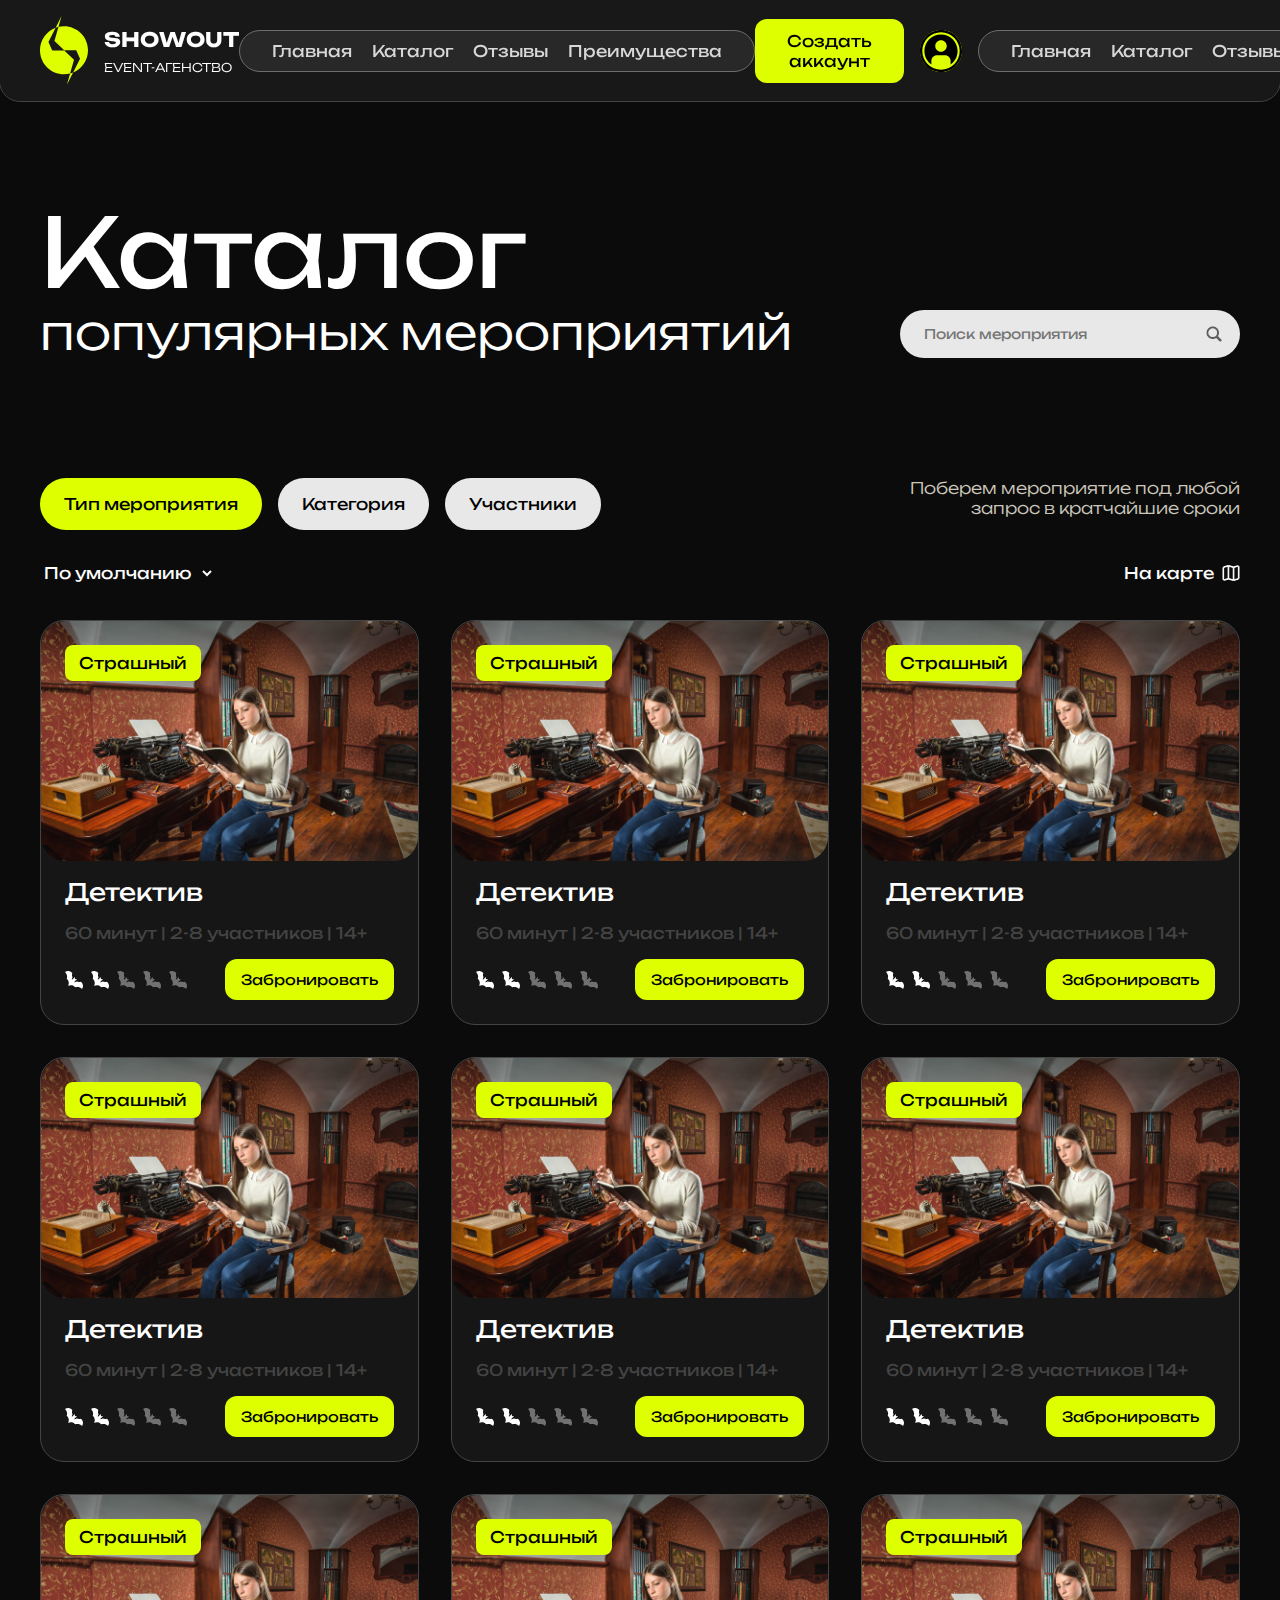
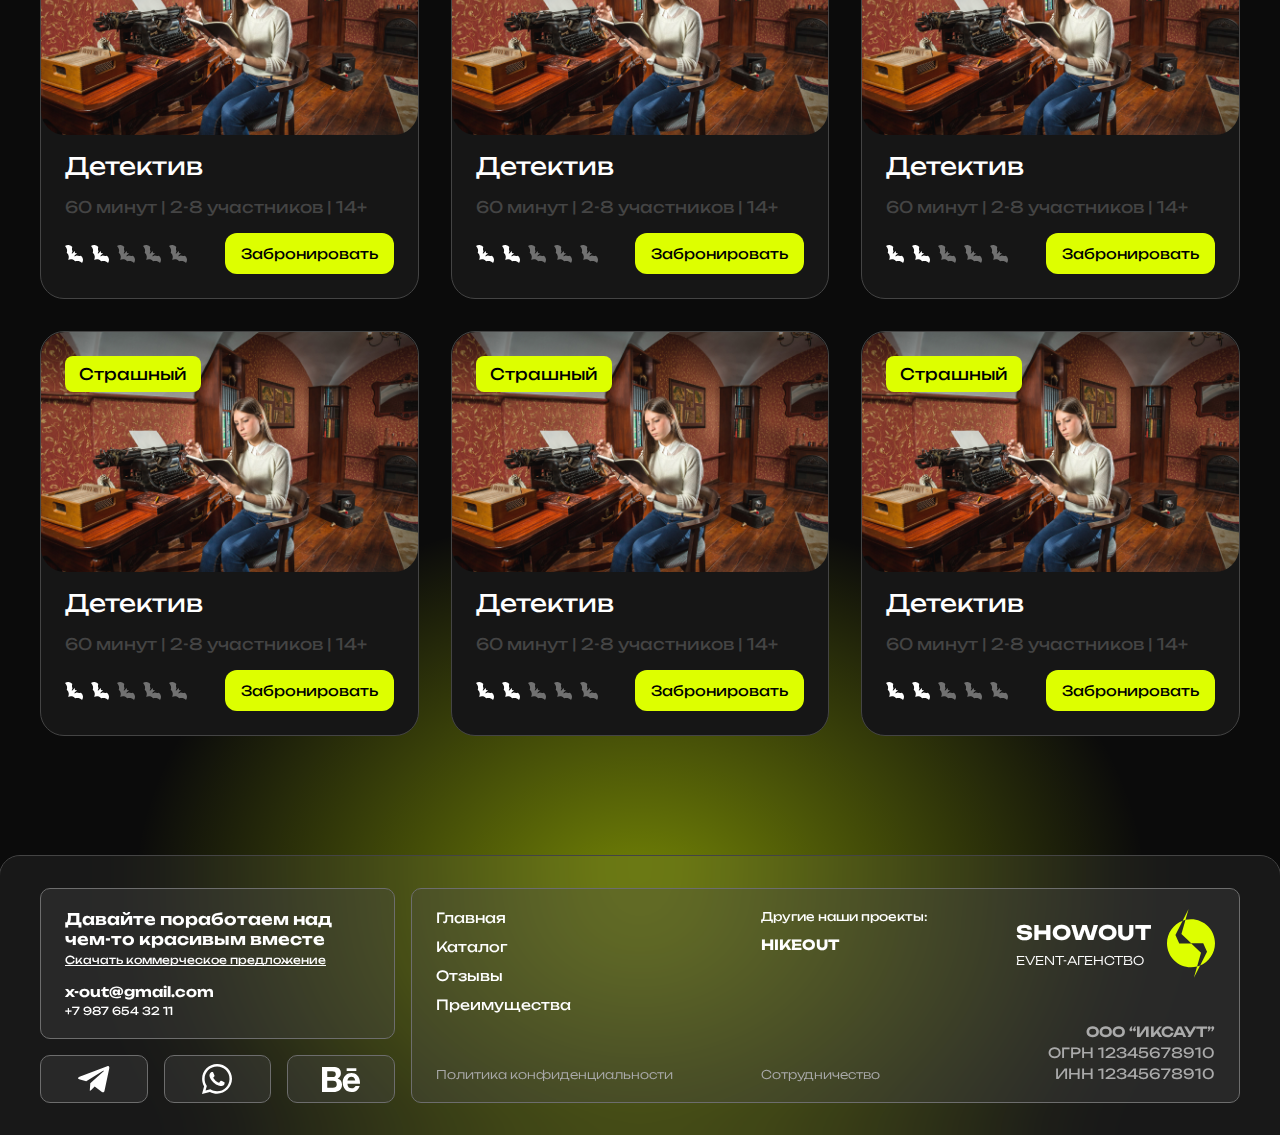
==== commit 279e8f81: "обавлен бургер-меню и адаптивная верстка для мобильных устройств" ====
--- a/catalog.html
+++ b/catalog.html
@@ -49,6 +49,22 @@
                         </svg>
 
                     </button>
+                    <div class="burger_block">
+                        <input type="checkbox" name="burger" id="burger">
+                        <label for="burger">
+                            <span class="tripl"></span>
+                        </label>
+                        <nav class="menu">
+                            <ul>
+                                <li><a href="./index.html">Главная</a></li>
+                                <li><a href="./catalog.html">Каталог</a></li>
+                                <li><a
+                                        href="./index.html#reviews-anchor">Отзывы</a></li>
+                                <li><a
+                                        href="./index.html#advantages">Преимущества</a></li>
+                            </ul>
+                        </nav>
+                    </div>
                 </div>
 
             </div>
--- a/assets/css/style.css
+++ b/assets/css/style.css
@@ -1150,4 +1150,443 @@
     display: flex;
     gap: 16px;
     align-items: center;
+}
+
+@media(max-width:1024px) {
+
+    body {
+        overflow-x: hidden;
+    }
+
+    .banner_btn_types {
+        display: none;
+    }
+
+    .header_btn {
+        display: none;
+    }
+
+    .container {
+        padding: 0 20px;
+    }
+
+    .menu ul {
+        gap: 20px;
+    }
+
+    .banner-content {
+        width: 80%;
+    }
+
+    .services_list {
+        grid-template-columns: repeat(2, 1fr);
+        gap: 20px;
+    }
+
+    .adv-content {
+        grid-template-columns: repeat(2, 1fr);
+    }
+
+    .reviews-content {
+        grid-template-columns: repeat(2, 1fr);
+    }
+
+    .footer .content-2 {
+        grid-template-columns: repeat(2, 1fr);
+    }
+}
+
+@media(max-width:768px) {
+
+    .buttons_header {
+        align-items: center;
+        gap: 24px;
+    }
+
+    header {
+        padding: 15px 0;
+    }
+
+    .menu {
+        display: none;
+    }
+
+    .banner {
+        padding: 60px 0;
+    }
+
+    .banner-content {
+        width: 100%;
+    }
+
+    h1 {
+        font-size: 32px;
+        line-height: 40px;
+    }
+
+    .services_list {
+        grid-template-columns: 1fr;
+    }
+
+    .services_filter {
+        flex-direction: column;
+        gap: 15px;
+    }
+
+    .search_block {
+        width: 100%;
+    }
+
+    .filter_select {
+        width: 100%;
+    }
+
+    .adv-content {
+        grid-template-columns: 1fr;
+    }
+
+    .reviews-content {
+        grid-template-columns: 1fr;
+    }
+
+    .footer {
+        padding: 40px 0;
+    }
+
+    .footer .content-1 {
+        flex-direction: column;
+        gap: 30px;
+    }
+
+    .footer .content-2 {
+        grid-template-columns: 1fr;
+        gap: 30px;
+    }
+
+    .contacts {
+        flex-direction: column;
+        gap: 20px;
+    }
+
+    .social-net {
+        justify-content: center;
+    }
+
+    /* Адаптация страницы услуги */
+    .banner.services img {
+        height: 300px;
+    }
+
+    .services_pg_content {
+        flex-direction: column;
+        gap: 30px;
+    }
+
+    .serv_characters {
+        grid-template-columns: repeat(2, 1fr);
+        gap: 15px;
+    }
+
+    .character_card.price {
+        grid-column: span 2;
+    }
+
+    .gallery_grid {
+        grid-template-columns: repeat(2, 1fr);
+    }
+
+    .adv-card {
+        width: 100%;
+        padding: 20px;
+        gap: 24px;
+    }
+
+    .card-2 {
+        width: 100%;
+        flex-direction: column;
+        padding: 20px;
+    }
+
+    .reviews-card {
+        width: 100%;
+        padding: 20px;
+    }
+
+    .reviews-content {
+        flex-direction: column;
+    }
+
+    .block {
+        padding: 0 20px;
+        gap: 24px;
+    }
+
+    .title-obj {
+        width: 100%;
+    }
+}
+
+@media(max-width:480px) {
+    .logo-txt {
+        display: none;
+    }
+
+    .banner_btn_types {
+        flex-wrap: wrap;
+    }
+
+    .banner_type {
+        width: calc(50% - 5px);
+    }
+
+    .serv_characters {
+        grid-template-columns: 1fr;
+    }
+
+    .character_card.price {
+        grid-column: span 1;
+    }
+
+    .gallery_grid {
+        grid-template-columns: 1fr;
+    }
+
+    .popup {
+        width: 90%;
+        padding: 20px;
+    }
+
+    .popup form input {
+        padding: 12px;
+    }
+
+    .adv-content {
+        width: 100%;
+    }
+
+    .adv-card {
+        padding: 16px;
+    }
+
+    .card-content h4 {
+        font-size: 16px;
+    }
+
+    .card-content p {
+        font-size: 12px;
+    }
+
+    .reviews-card {
+        padding: 16px;
+    }
+
+    .reviews-txt {
+        font-size: 11px;
+    }
+
+    .person-rev {
+        gap: 12px;
+    }
+
+    .per-img {
+        width: 36px;
+        height: 36px;
+    }
+
+    .name-per {
+        font-size: 12px;
+    }
+
+    .company-per {
+        font-size: 12px;
+    }
+
+    .reviews-date {
+        font-size: 12px;
+    }
+
+    .title-desc h2 {
+        font-size: 20px;
+    }
+}
+
+/* Добавляем стили для бургер-меню */
+#burger,
+[for=burger] {
+    display: none;
+}
+
+@media (max-width: 767px) {
+    [for=burger] {
+        display: flex;
+        align-items: center;
+        position: relative;
+        width: 30px;
+        height: 30px;
+        cursor: pointer;
+        z-index: 999;
+        top: unset;
+        right: unset;
+    }
+
+    .burger_block {
+        display: none;
+    }
+
+    @media (max-width: 767px) {
+        .burger_block {
+            display: flex;
+            align-items: center;
+        }
+    }
+
+    .tripl {
+        display: block;
+        height: 3px;
+        width: 100%;
+        background: #DDFF00;
+        position: relative;
+        border-radius: 4px;
+        transition: all 0.3s ease;
+    }
+
+    .tripl::before,
+    .tripl::after {
+        content: '';
+        border-radius: 4px;
+        position: absolute;
+        width: 100%;
+        height: 3px;
+        background: #DDFF00;
+        transition: all 0.3s ease;
+    }
+
+    .tripl::before {
+        top: -8px;
+    }
+
+    .tripl::after {
+        bottom: -8px;
+    }
+
+    .menu {
+        position: fixed;
+        top: 0;
+        left: -100%;
+        width: 80%;
+        height: 100vh;
+        background-color: rgba(22, 22, 22, 0.95);
+        backdrop-filter: blur(10px);
+        transition: all 0.3s ease;
+        padding: 80px 20px 20px;
+    }
+
+    .menu ul {
+        flex-direction: column;
+        background: none;
+        border: none;
+        padding: 0;
+    }
+
+    .menu li {
+        border-bottom: 1px solid #444;
+        padding: 16px 0;
+    }
+
+    .menu a {
+        font-size: 18px;
+    }
+
+    #burger:checked~.menu {
+        left: 0;
+        display: block;
+    }
+
+    #burger:checked~[for=burger] .tripl::before {
+        transform: rotate(45deg);
+        top: 0;
+    }
+
+    #burger:checked~[for=burger] .tripl::after {
+        transform: rotate(-45deg);
+        top: 0;
+    }
+
+    #burger:checked~[for=burger] .tripl {
+        background: transparent;
+    }
+}
+
+/* Обновляем стили для футера на мобильных устройствах */
+@media (max-width: 768px) {
+    .footer {
+        flex-direction: column;
+        gap: 24px;
+    }
+
+    .content-1,
+    .content-2 {
+        width: 100%;
+    }
+
+    .content-2 {
+        flex-direction: column;
+        gap: 24px;
+    }
+
+    .social-net {
+        flex-wrap: wrap;
+        justify-content: center;
+    }
+
+    .net {
+        width: calc(50% - 8px);
+    }
+
+    .foot {
+        align-items: center;
+        text-align: center;
+    }
+
+    .foot .logo {
+        flex-direction: row;
+        justify-content: center;
+    }
+
+    .org {
+        text-align: center;
+    }
+
+    .menu-2 ul {
+        align-items: center;
+    }
+}
+
+@media (max-width: 480px) {
+    footer {
+        padding: 24px 16px;
+        margin-top: 60px;
+    }
+
+    .net {
+        width: 100%;
+    }
+
+    .kp p {
+        font-size: 14px;
+    }
+
+    .mail,
+    .telef {
+        font-size: 12px;
+    }
+
+    .menu-2 ul {
+        font-size: 12px;
+    }
+
+    .privacy,
+    .project p {
+        font-size: 11px;
+    }
 }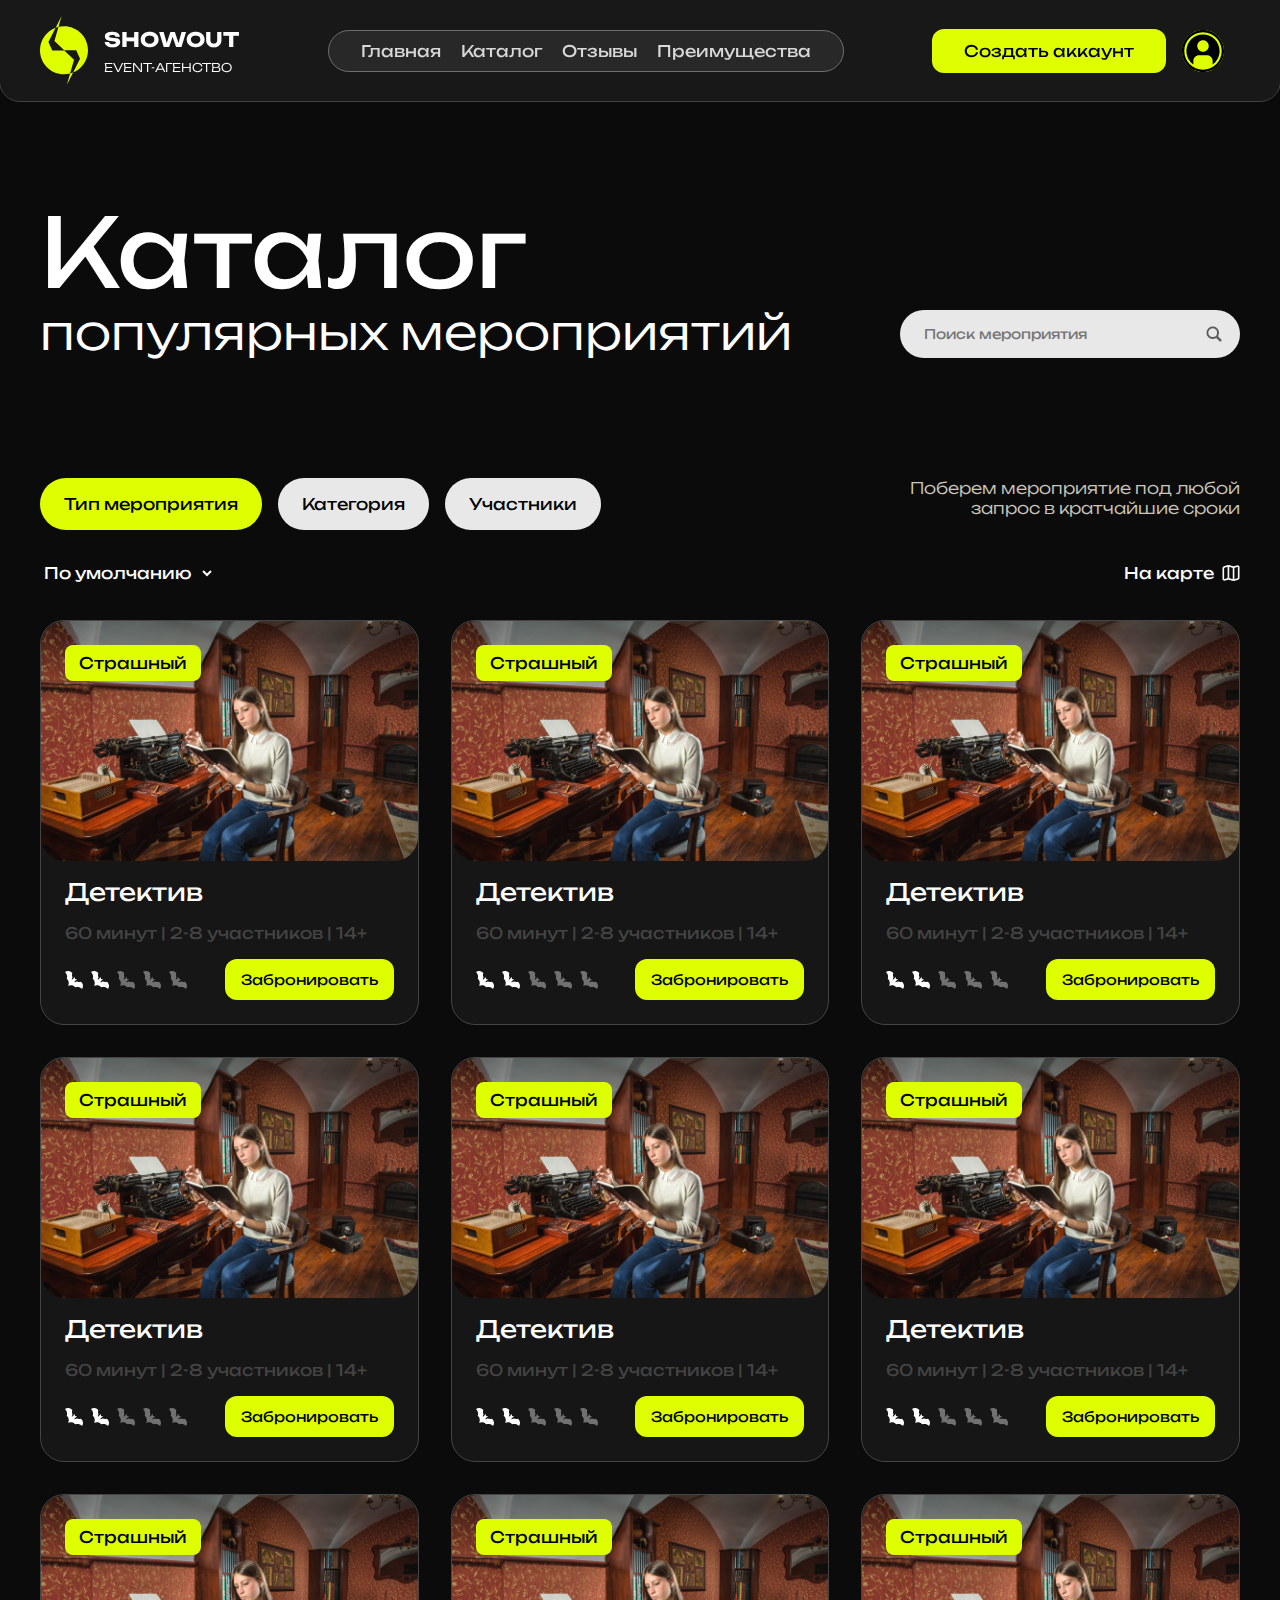
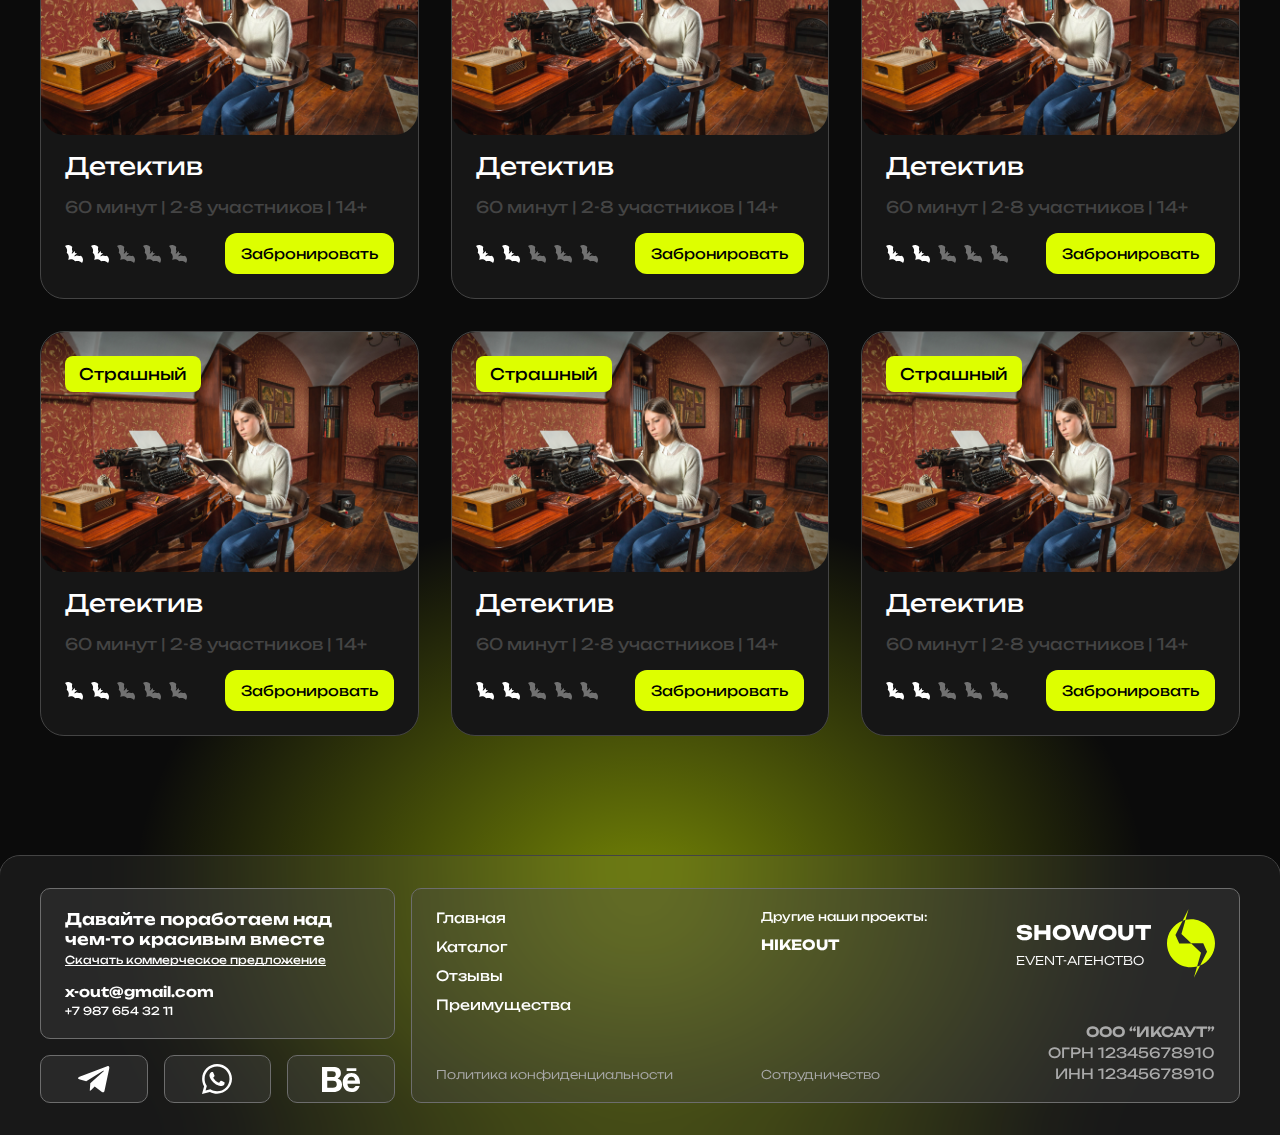
==== commit 11a4095b: "обавлена адаптивная верстка для страницы услуги" ====
--- a/catalog.html
+++ b/catalog.html
@@ -62,6 +62,10 @@
                                         href="./index.html#reviews-anchor">Отзывы</a></li>
                                 <li><a
                                         href="./index.html#advantages">Преимущества</a></li>
+                                <button class="header_btn"
+                                    onclick="showRegisterPopup()">
+                                    Создать аккаунт
+                                </button>
                             </ul>
                         </nav>
                     </div>
--- a/assets/css/style.css
+++ b/assets/css/style.css
@@ -1,4 +1,5 @@
 * {
+
     list-style: none;
     text-decoration: none;
     margin: 0;
@@ -417,6 +418,7 @@
 
 /* Преимущества */
 .block {
+    overflow: hidden !important;
     display: flex;
     flex-direction: column;
     gap: 36px;
@@ -465,6 +467,7 @@
     border: 1px solid #353535;
     width: 384px;
     transition: all 0.4s ease-in-out;
+    align-items: center;
 }
 
 .adv-card:hover {
@@ -482,6 +485,13 @@
 .card-img {
     margin: 0 auto;
     transition: all 0.2s ease-in-out;
+    width: 100%;
+    height: auto;
+    max-width: 100%;
+
+    display: flex;
+    align-items: center;
+    justify-content: center;
 }
 
 .adv-card h4 {
@@ -1154,6 +1164,10 @@
 
 @media(max-width:1024px) {
 
+    .back-foot {
+        display: none;
+    }
+
     body {
         overflow-x: hidden;
     }
@@ -1188,7 +1202,8 @@
     }
 
     .reviews-content {
-        grid-template-columns: repeat(2, 1fr);
+        display: grid;
+        grid-template-columns: repeat(2, 1fr) !important;
     }
 
     .footer .content-2 {
@@ -1197,6 +1212,52 @@
 }
 
 @media(max-width:768px) {
+    .card-2 {
+        flex-direction: column;
+        width: 100% !important;
+    }
+
+    .block {
+        padding: 16px;
+    }
+
+    .banner.services {
+        padding: 0 !important;
+    }
+
+    .main_filter {
+        display: flex;
+        flex-wrap: wrap;
+        gap: 16px;
+    }
+
+    .main_filter select {
+        width: fit-content;
+    }
+
+
+    .banner {
+        width: 100%;
+        max-width: 1200px;
+        padding-top: 320px !important;
+        margin: 0 !important;
+        display: flex;
+        align-items: flex-start;
+        justify-content: space-between;
+        gap: 36px;
+        position: relative;
+        margin: 0 auto;
+    }
+
+    .container {
+        padding: 0 !important;
+    }
+
+
+
+    .h1-main {
+        font-size: 48px;
+    }
 
     .buttons_header {
         align-items: center;
@@ -1204,7 +1265,7 @@
     }
 
     header {
-        padding: 15px 0;
+        padding: 15px 16px;
     }
 
     .menu {
@@ -1212,7 +1273,8 @@
     }
 
     .banner {
-        padding: 60px 0;
+        padding: 60px 16px;
+        overflow: hidden;
     }
 
     .banner-content {
@@ -1229,7 +1291,8 @@
     }
 
     .services_filter {
-        flex-direction: column;
+        flex-direction: row;
+        flex-wrap: wrap;
         gap: 15px;
     }
 
@@ -1246,7 +1309,7 @@
     }
 
     .reviews-content {
-        grid-template-columns: 1fr;
+        grid-template-columns: 1fr !important;
     }
 
     .footer {
@@ -1279,50 +1342,116 @@
 
     .services_pg_content {
         flex-direction: column;
-        gap: 30px;
+        gap: 32px;
+        padding: 24px 16px;
+    }
+
+    .main_info_serv {
+        width: 100%;
+    }
+
+    .serv_title h1 {
+        font-size: 32px;
+        line-height: 1.2;
+    }
+
+    .banner_btn_types {
+        flex-wrap: wrap;
+        gap: 8px;
+    }
+
+    .banner_type {
+        padding: 8px 16px;
+        font-size: 14px;
     }
 
     .serv_characters {
         grid-template-columns: repeat(2, 1fr);
-        gap: 15px;
-    }
-
-    .character_card.price {
-        grid-column: span 2;
+        gap: 16px;
+    }
+
+    .character_card {
+        padding: 16px;
+    }
+
+    .character_title {
+        font-size: 14px;
+    }
+
+    .character_sub,
+    .character_green_sub {
+        font-size: 16px;
+    }
+
+    .contacts_serv {
+        width: 100%;
+        padding: 24px;
+    }
+
+    .contacts_serv h2 {
+        font-size: 24px;
+        margin-bottom: 24px;
+    }
+
+    .contacts_link {
+        flex-direction: column;
+        gap: 16px;
+    }
+
+    .contact_btn_serv {
+        flex-direction: column;
+        gap: 16px;
+    }
+
+    .btn_serv {
+        width: 100%;
+        text-align: center;
+    }
+
+    .serv_description {
+        padding: 24px 16px;
+    }
+
+    .serv_description h2 {
+        font-size: 24px;
+        margin-bottom: 24px;
+    }
+
+    .description_block {
+        flex-direction: column;
+        gap: 24px;
+    }
+
+    .description_content {
+        font-size: 16px;
+        line-height: 1.5;
+    }
+
+    .gallery {
+        width: 100%;
+    }
+
+    .gallery .main_img {
+        width: 100%;
+        height: auto;
+        border-radius: 12px;
     }
 
     .gallery_grid {
         grid-template-columns: repeat(2, 1fr);
-    }
-
-    .adv-card {
+        gap: 8px;
+        margin-top: 16px;
+    }
+
+    .img_btn {
+        aspect-ratio: 1;
+    }
+
+    .img_btn img {
         width: 100%;
-        padding: 20px;
-        gap: 24px;
-    }
-
-    .card-2 {
-        width: 100%;
-        flex-direction: column;
-        padding: 20px;
-    }
-
-    .reviews-card {
-        width: 100%;
-        padding: 20px;
-    }
-
-    .reviews-content {
-        flex-direction: column;
-    }
-
-    .block {
-        padding: 0 20px;
-        gap: 24px;
-    }
-
-    .title-obj {
-        width: 100%;
+        height: 100%;
+        object-fit: cover;
+        border-radius: 8px;
     }
 }
 
@@ -1365,6 +1494,7 @@
     }
 
     .adv-card {
+        width: 100%;
         padding: 16px;
     }
 
@@ -1416,7 +1546,17 @@
     display: none;
 }
 
+.burger_block .menu {
+    display: none;
+    opacity: 0;
+}
+
 @media (max-width: 767px) {
+
+    .burger_block .menu {
+        display: block;
+    }
+
     [for=burger] {
         display: flex;
         align-items: center;
@@ -1500,6 +1640,7 @@
     #burger:checked~.menu {
         left: 0;
         display: block;
+        opacity: 1;
     }
 
     #burger:checked~[for=burger] .tripl::before {
@@ -1519,6 +1660,29 @@
 
 /* Обновляем стили для футера на мобильных устройствах */
 @media (max-width: 768px) {
+
+    .burger_block .header_btn {
+        display: block;
+    }
+
+    .banner.catalog {
+        display: flex;
+        flex-direction: column;
+        gap: 30px;
+        margin: 0 !important;
+    }
+
+    .info_ctg {
+        display: none;
+    }
+
+    .card-img {
+        max-width: 100%;
+        display: flex;
+        align-items: center;
+        justify-content: center;
+    }
+
     .footer {
         flex-direction: column;
         gap: 24px;
@@ -1535,7 +1699,6 @@
     }
 
     .social-net {
-        flex-wrap: wrap;
         justify-content: center;
     }
 
